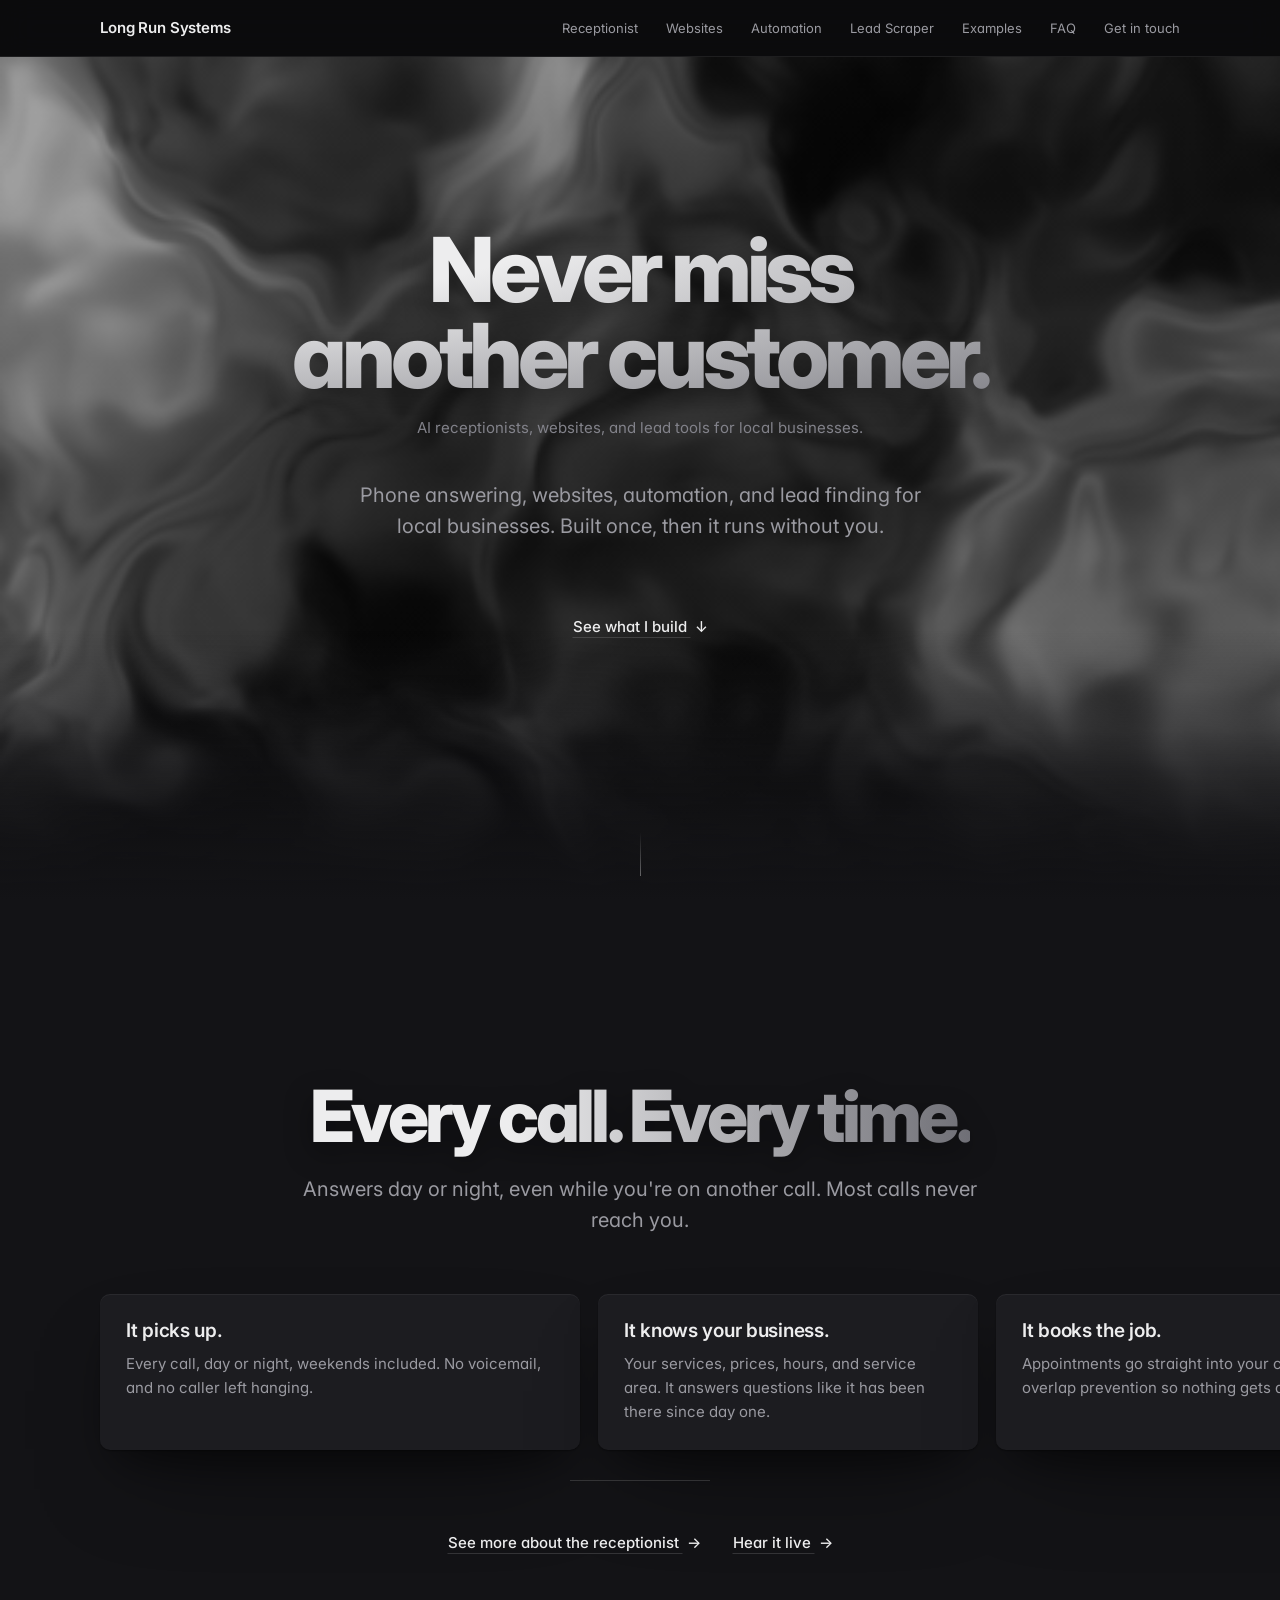
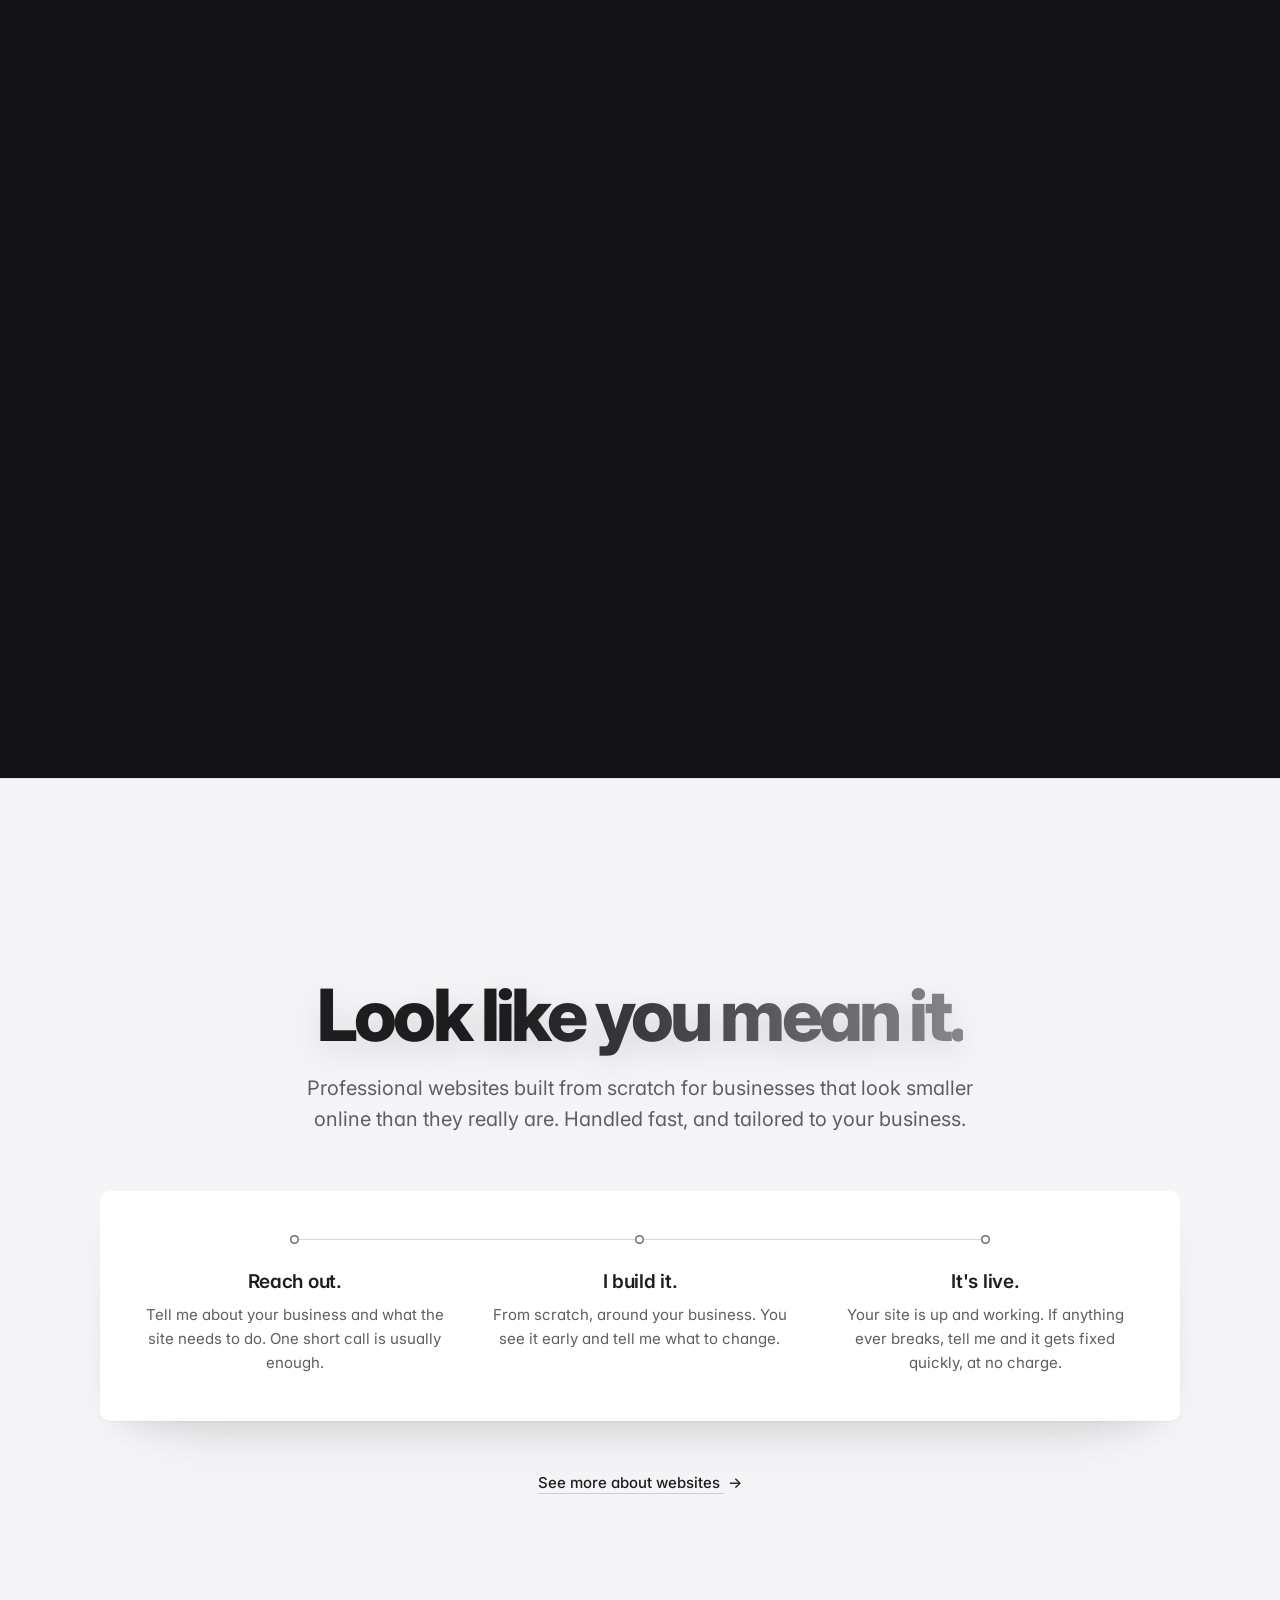
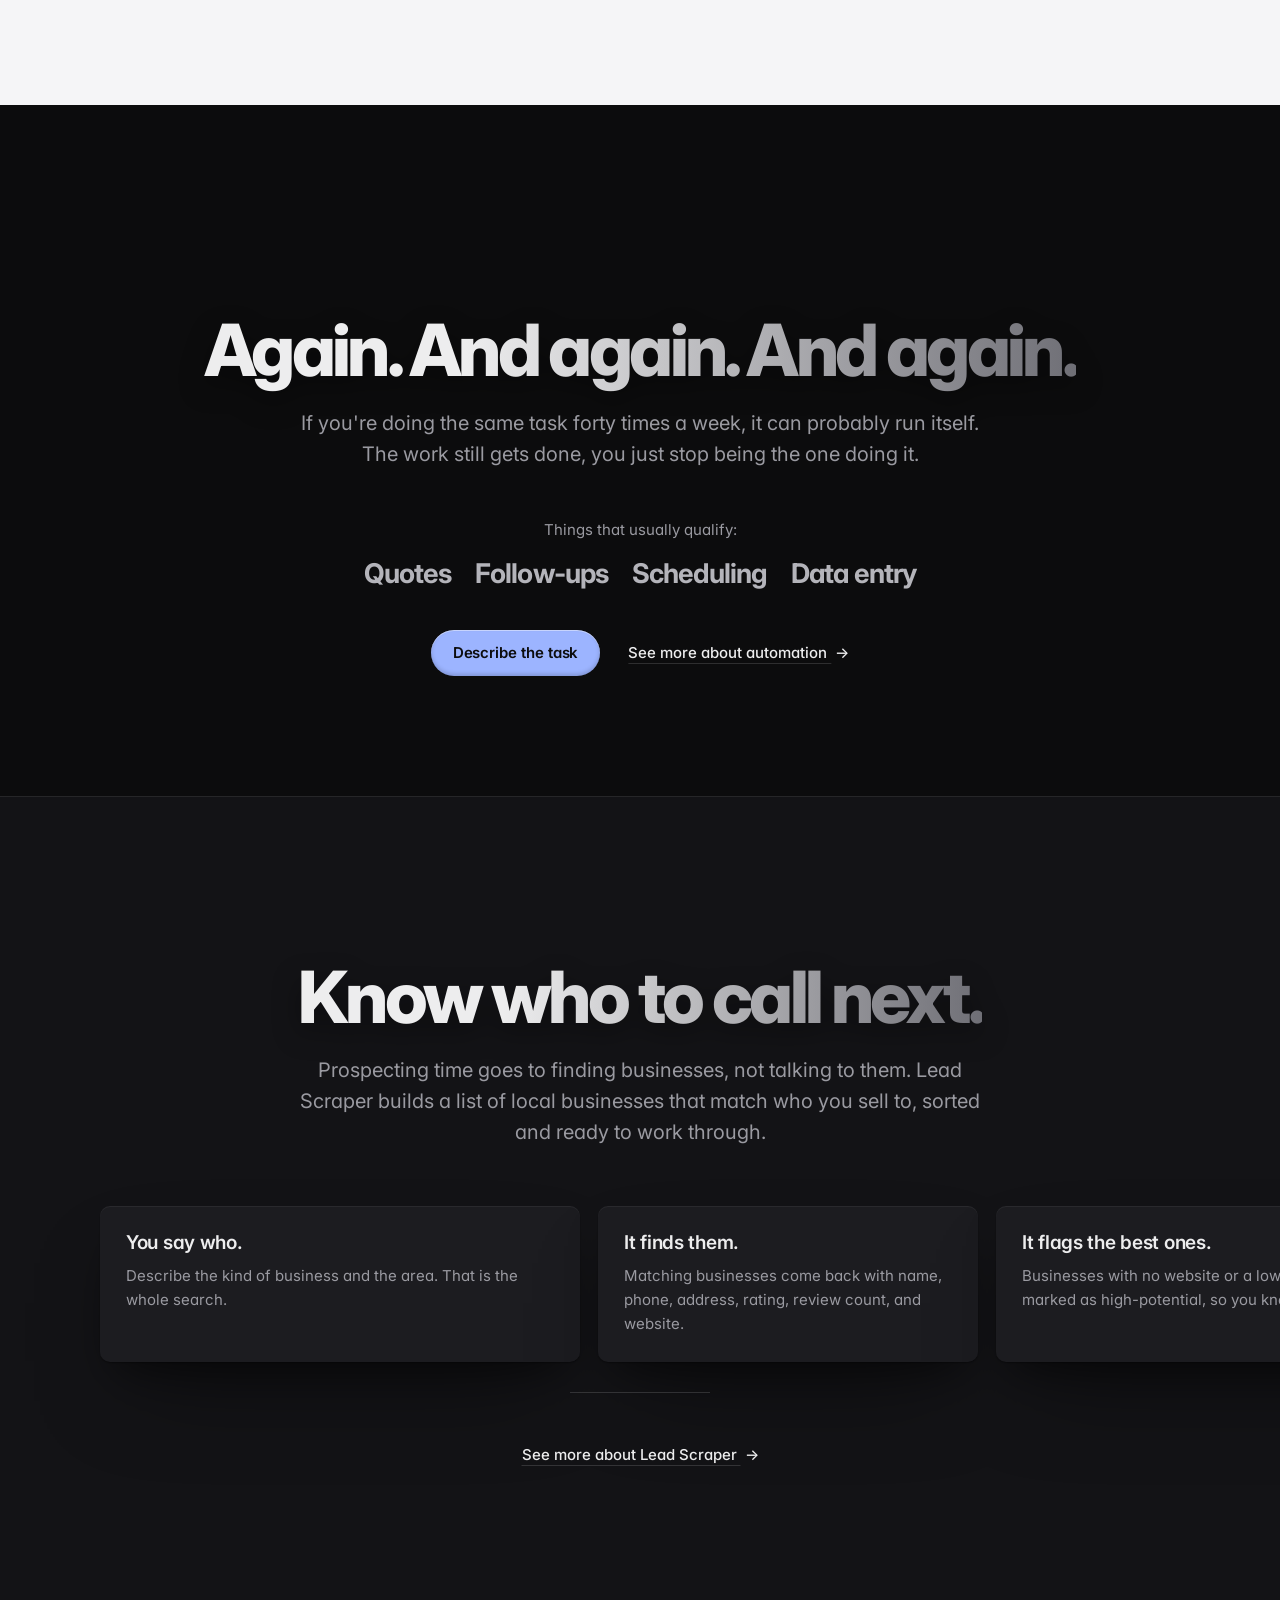
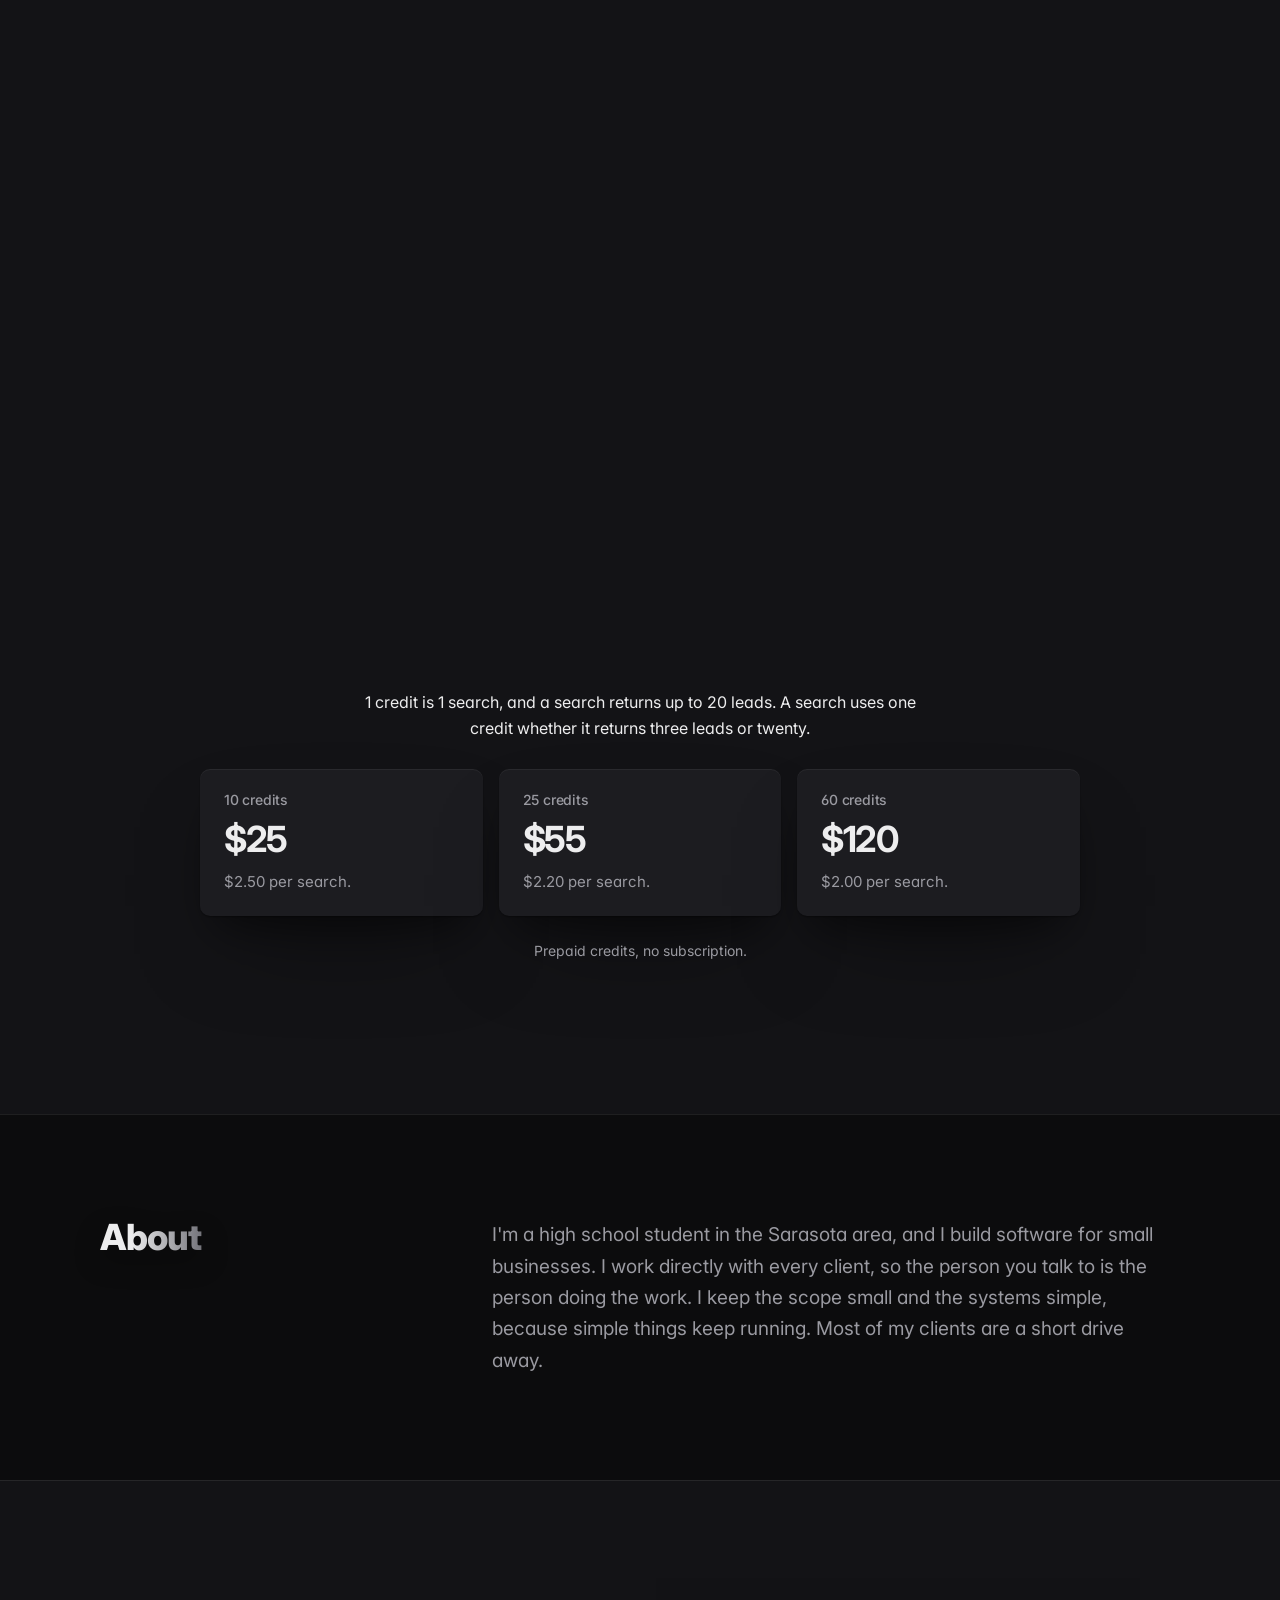
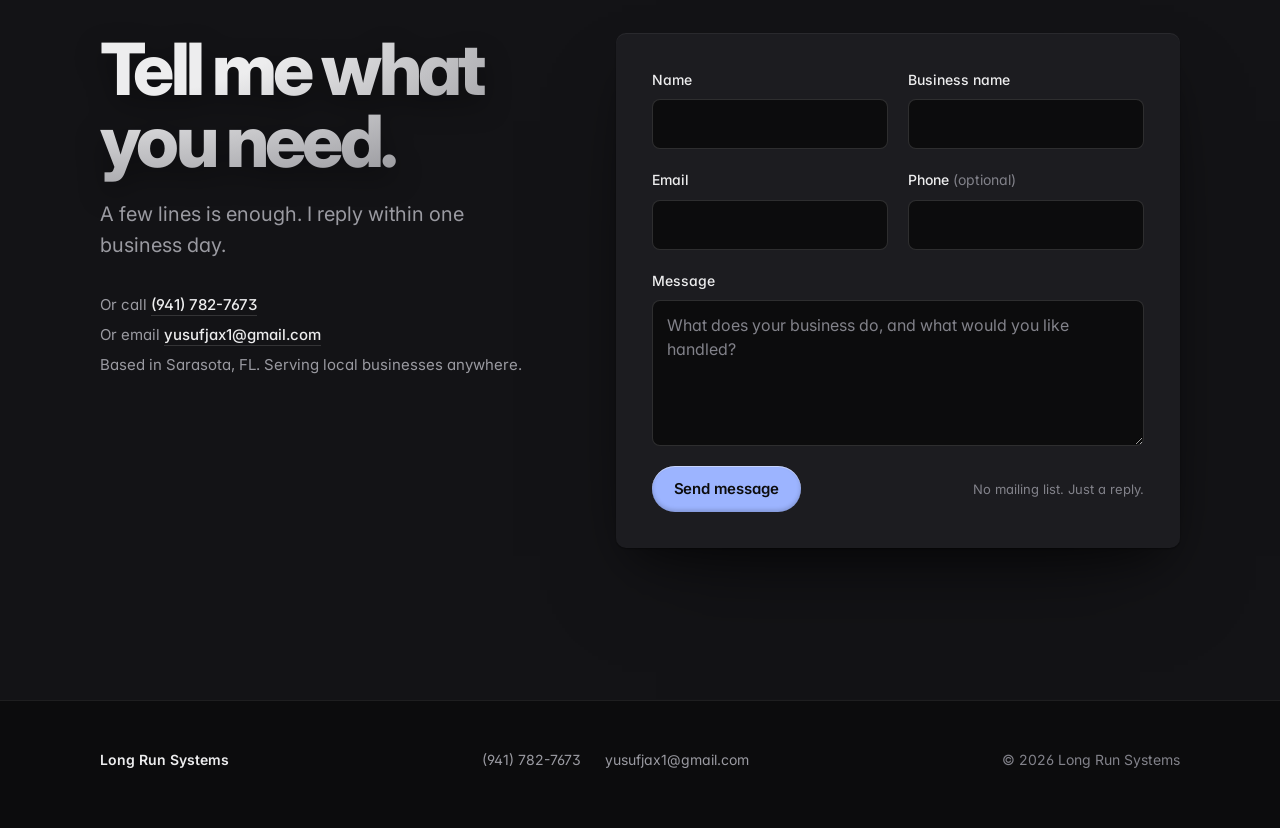
==== index.html @ 358999ea "SEO pass: home title, schema, sitemap, local-business descriptions - Restore original hero headlines" ====
<!doctype html>
<html lang="en">
<head>
<meta charset="utf-8">
<meta name="viewport" content="width=device-width, initial-scale=1, viewport-fit=cover">
<title>Long Run Systems | AI Receptionist, Websites &amp; Lead Gen</title>
<meta name="description" content="Phone answering, websites, automation, and lead finding for local businesses. Set up once, running from then on.">
<meta name="theme-color" content="#0c0c0d">
<link rel="canonical" href="https://longrunsystems.com/">
<link rel="icon" href="favicon.svg" type="image/svg+xml">
<meta property="og:type" content="website">
<meta property="og:site_name" content="Long Run Systems">
<meta property="og:locale" content="en_US">
<meta property="og:url" content="https://longrunsystems.com/">
<meta property="og:title" content="Long Run Systems | AI Receptionist, Websites &amp; Lead Gen">
<meta property="og:description" content="Phone answering, websites, automation, and lead finding for local businesses. Set up once, running from then on.">
<meta name="twitter:card" content="summary">
<meta name="twitter:title" content="Long Run Systems | AI Receptionist, Websites &amp; Lead Gen">
<meta name="twitter:description" content="Phone answering, websites, automation, and lead finding for local businesses. Set up once, running from then on.">
<script type="application/ld+json">
{
  "@context": "https://schema.org",
  "@graph": [
    {
      "@type": "WebSite",
      "@id": "https://longrunsystems.com/#website",
      "url": "https://longrunsystems.com/",
      "name": "Long Run Systems",
      "inLanguage": "en-US",
      "publisher": { "@id": "https://longrunsystems.com/#business" }
    },
    {
      "@type": ["ProfessionalService", "LocalBusiness"],
      "@id": "https://longrunsystems.com/#business",
      "name": "Long Run Systems",
      "url": "https://longrunsystems.com/",
      "telephone": "+1-941-782-7673",
      "address": {
        "@type": "PostalAddress",
        "addressLocality": "Sarasota",
        "addressRegion": "FL",
        "addressCountry": "US"
      },
      "areaServed": { "@type": "Country", "name": "United States" },
      "hasOfferCatalog": {
        "@type": "OfferCatalog",
        "name": "Services",
        "itemListElement": [
          { "@type": "Offer", "itemOffered": { "@type": "Service", "name": "AI Phone Receptionist", "url": "https://longrunsystems.com/receptionist/", "provider": { "@id": "https://longrunsystems.com/#business" } } },
          { "@type": "Offer", "itemOffered": { "@type": "Service", "name": "Custom Website Design", "url": "https://longrunsystems.com/websites/", "provider": { "@id": "https://longrunsystems.com/#business" } } },
          { "@type": "Offer", "itemOffered": { "@type": "Service", "name": "Business Automation", "url": "https://longrunsystems.com/automation/", "provider": { "@id": "https://longrunsystems.com/#business" } } }
        ]
      }
    },
    {
      "@type": "Product",
      "@id": "https://longrunsystems.com/lead-scraper/#product",
      "name": "Lead Scraper",
      "url": "https://longrunsystems.com/lead-scraper/",
      "description": "Finds local businesses that match who you want to reach, flags high-potential leads, and exports to CSV. Prepaid search credits, no subscription.",
      "brand": { "@type": "Brand", "name": "Long Run Systems" },
      "offers": [
        { "@type": "Offer", "name": "10 credits", "price": "25.00", "priceCurrency": "USD", "url": "https://longrunsystems.com/lead-scraper/", "seller": { "@id": "https://longrunsystems.com/#business" } },
        { "@type": "Offer", "name": "25 credits", "price": "55.00", "priceCurrency": "USD", "url": "https://longrunsystems.com/lead-scraper/", "seller": { "@id": "https://longrunsystems.com/#business" } },
        { "@type": "Offer", "name": "60 credits", "price": "120.00", "priceCurrency": "USD", "url": "https://longrunsystems.com/lead-scraper/", "seller": { "@id": "https://longrunsystems.com/#business" } }
      ]
    }
  ]
}
</script>
<script>
document.documentElement.classList.add("js");
// Scroll position: the browser no longer restores it on its own. A reload
// opens at the top (unless the URL has an anchor). A tab you return to that
// never reloaded (bfcache) is untouched and keeps its place.
if ("scrollRestoration" in history) history.scrollRestoration = "manual";
(function () {
  var nav = window.performance && performance.getEntriesByType ? performance.getEntriesByType("navigation")[0] : null;
  if (nav && nav.type === "reload" && !location.hash) window.scrollTo(0, 0);
})();
</script>
<link rel="preconnect" href="https://fonts.googleapis.com">
<link rel="preconnect" href="https://fonts.gstatic.com" crossorigin>
<link href="https://fonts.googleapis.com/css2?family=Inter:wght@400;500;600;700;800&display=swap" rel="stylesheet">
<link rel="stylesheet" href="styles.css">
</head>
<body>
<a class="skip-link" href="#main">Skip to content</a>

<header class="site-header">
  <div class="container">
    <a class="wordmark" href="./">Long Run Systems</a>
    <nav aria-label="Primary">
      <ul class="site-nav" role="list">
        <li class="nav-section"><a class="header-link" href="receptionist/">Receptionist</a></li>
        <li class="nav-section"><a class="header-link" href="websites/">Websites</a></li>
        <li class="nav-section"><a class="header-link" href="automation/">Automation</a></li>
        <li class="nav-section"><a class="header-link" href="lead-scraper/">Lead Scraper</a></li>
        <li class="nav-section"><a class="header-link" href="examples/">Examples</a></li>
        <li class="nav-section"><a class="header-link" href="faq/">FAQ</a></li>
        <li><a class="header-link" href="contact/">Get in touch</a></li>
      </ul>
    </nav>
  </div>
</header>

<main id="main">

  <!-- 1. HERO -->
  <section class="hero hero--home" aria-labelledby="hero-title">
    <div class="container center">
      <div class="reveal"><h1 id="hero-title">Never miss <span class="tone">another customer.</span></h1></div>
      <p class="hero-sub reveal">AI receptionists, websites, and lead tools for local businesses.</p>
      <p class="lede reveal">Phone answering, websites, automation, and lead finding for local businesses. Built once, then it runs without you.</p>
      <div class="actions reveal">
        <a class="quiet-link" href="#receptionist">See what I build <span class="arrow" aria-hidden="true">&darr;</span></a>
      </div>
    </div>
    <span class="scroll-cue" aria-hidden="true"></span>
  </section>

  <!-- 2. AI RECEPTIONIST -->
  <section class="section section--band hscroll" id="receptionist" data-hscroll aria-labelledby="receptionist-title">
    <div class="hscroll-pin">
    <div class="hscroll-sticky">
    <div class="container center">
      <div class="reveal"><h2 id="receptionist-title">Every call. <span class="tone">Every time.</span></h2></div>
      <p class="lede reveal">Answers day or night, even while you're on another call. Most calls never reach you.</p>

      <ul class="hscroll-track reveal" role="list" tabindex="0" aria-label="What the receptionist does">
        <li>
          <div class="box">
            <h3>It picks up.</h3>
            <p>Every call, day or night, weekends included. No voicemail, and no caller left hanging.</p>
          </div>
        </li>
        <li>
          <div class="box">
            <h3>It knows your business.</h3>
            <p>Your services, prices, hours, and service area. It answers questions like it has been there since day one.</p>
          </div>
        </li>
        <li>
          <div class="box">
            <h3>It books the job.</h3>
            <p>Appointments go straight into your calendar, with overlap prevention so nothing gets double booked.</p>
          </div>
        </li>
        <li>
          <div class="box">
            <h3>It follows up.</h3>
            <p>After every call it texts the caller a confirmation and updates your customer list. Details come by email.</p>
          </div>
        </li>
      </ul>
      <div class="hscroll-progress" aria-hidden="true"><span></span></div>

      <div class="meta-row reveal">
        <a class="more-link" href="receptionist/">See more about the receptionist <span class="arrow" aria-hidden="true">&rarr;</span></a>
        <a class="more-link" href="examples/">Hear it live <span class="arrow" aria-hidden="true">&rarr;</span></a>
      </div>
    </div>
    </div>
    </div>
  </section>

  <!-- 3. WEBSITES -->
  <section class="section section--light section--roomy" id="websites" aria-labelledby="websites-title">
    <div class="container center">
      <div class="reveal"><h2 id="websites-title">Look like <span class="tone">you mean it.</span></h2></div>
      <p class="lede reveal">Professional websites built from scratch for businesses that look smaller online than they really are. Handled fast, and tailored to your business.</p>

      <ol class="sequence reveal" role="list">
        <li class="sequence-step">
          <h3>Reach out.</h3>
          <p>Tell me about your business and what the site needs to do. One short call is usually enough.</p>
        </li>
        <li class="sequence-step">
          <h3>I build it.</h3>
          <p>From scratch, around your business. You see it early and tell me what to change.</p>
        </li>
        <li class="sequence-step">
          <h3>It's live.</h3>
          <p>Your site is up and working. If anything ever breaks, tell me and it gets fixed quickly, at no charge.</p>
        </li>
      </ol>

      <div class="meta-row reveal">
        <a class="more-link" href="websites/">See more about websites <span class="arrow" aria-hidden="true">&rarr;</span></a>
      </div>
    </div>
  </section>

  <!-- 4. CUSTOM AUTOMATION -->
  <section class="section section--lead-in" id="automation" aria-labelledby="automation-title">
    <div class="container center">
      <div class="reveal"><h2 id="automation-title">Again. <span class="tone">And again.</span> <span class="tone-2">And again.</span></h2></div>
      <p class="lede reveal">If you're doing the same task forty times a week, it can probably run itself. The work still gets done, you just stop being the one doing it.</p>

      <div class="qualify reveal">
        <p>Things that usually qualify:</p>
        <ul class="typelist" role="list">
          <li>Quotes</li>
          <li>Follow-ups</li>
          <li>Scheduling</li>
          <li>Data entry</li>
        </ul>
      </div>

      <div class="actions reveal">
        <a class="btn" href="#contact">Describe the task</a>
        <a class="more-link" href="automation/">See more about automation <span class="arrow" aria-hidden="true">&rarr;</span></a>
      </div>
    </div>
  </section>

  <!-- 5. LEAD SCRAPER -->
  <section class="section section--band hscroll" id="lead-scraper" data-hscroll aria-labelledby="lead-scraper-title">
    <div class="hscroll-pin">
    <div class="hscroll-sticky">
    <div class="container center">
      <div class="reveal"><h2 id="lead-scraper-title">Know who <span class="tone">to call next.</span></h2></div>
      <p class="lede reveal">Prospecting time goes to finding businesses, not talking to them. Lead Scraper builds a list of local businesses that match who you sell to, sorted and ready to work through.</p>

      <ul class="hscroll-track reveal" role="list" tabindex="0" aria-label="What Lead Scraper does">
        <li>
          <div class="box">
            <h3>You say who.</h3>
            <p>Describe the kind of business and the area. That is the whole search.</p>
          </div>
        </li>
        <li>
          <div class="box">
            <h3>It finds them.</h3>
            <p>Matching businesses come back with name, phone, address, rating, review count, and website.</p>
          </div>
        </li>
        <li>
          <div class="box">
            <h3>It flags the best ones.</h3>
            <p>Businesses with no website or a low review count are marked as high-potential, so you know where to start.</p>
          </div>
        </li>
        <li>
          <div class="box">
            <h3>You track every lead.</h3>
            <p>Mark where each lead stands, and export the list to CSV. Use the dashboard or message the Telegram bot.</p>
          </div>
        </li>
      </ul>
      <div class="hscroll-progress" aria-hidden="true"><span></span></div>

      <div class="meta-row reveal">
        <a class="more-link" href="lead-scraper/">See more about Lead Scraper <span class="arrow" aria-hidden="true">&rarr;</span></a>
      </div>
    </div>
    </div>
    </div>
    <div class="container center hscroll-after">
      <p class="credit-rule reveal">1 credit is 1 search, and a search returns up to 20 leads. A search uses one credit whether it returns three leads or twenty.</p>
      <!-- PLANS: credit packs. Bought up front, no subscription. -->
      <div class="plans plans--3 plans--compact">
        <div class="reveal"><div class="box">
          <h3 class="plan-name">10 credits</h3>
          <p class="plan-price">$25</p>
          <p class="plan-desc">$2.50 per search.</p>
        </div></div>
        <div class="reveal"><div class="box">
          <h3 class="plan-name">25 credits</h3>
          <p class="plan-price">$55</p>
          <p class="plan-desc">$2.20 per search.</p>
        </div></div>
        <div class="reveal"><div class="box">
          <h3 class="plan-name">60 credits</h3>
          <p class="plan-price">$120</p>
          <p class="plan-desc">$2.00 per search.</p>
        </div></div>
      </div>
      <p class="plans-note reveal">Prepaid credits, no subscription.</p>
    </div>
  </section>

  <!-- 6. ABOUT -->
  <section class="section section--snug" id="about" aria-labelledby="about-title">
    <div class="container about-grid">
      <div class="reveal"><h2 id="about-title">About</h2></div>
      <div class="about-text reveal">
        <p>I'm a high school student in the Sarasota area, and I build software for small businesses. I work directly with every client, so the person you talk to is the person doing the work. I keep the scope small and the systems simple, because simple things keep running. Most of my clients are a short drive away.</p>
      </div>
    </div>
  </section>

  <!-- 7. CONTACT -->
  <section class="section section--band" id="contact" aria-labelledby="contact-title">
    <div class="container contact-grid">
      <div>
        <div class="reveal"><h2 id="contact-title">Tell me <span class="tone">what you need.</span></h2></div>
        <p class="lede reveal">A few lines is enough. I reply within one business day.</p>
        <div class="contact-aside reveal">
          <p>Or call <a href="tel:+19417827673">(941) 782-7673</a></p>
          <p>Or email <a href="mailto:yusufjax1@gmail.com">yusufjax1@gmail.com</a></p>
          <p>Based in Sarasota, FL. Serving local businesses anywhere.</p>
        </div>
      </div>

      <!-- FORMSPREE: form endpoint. To use a different form, replace the ID at the end of the action URL. -->
      <form class="form reveal" action="https://formspree.io/f/meaelvea" method="POST">
        <!-- PAGE SOURCE: identifies which page this submission came from. Change the value on other pages. -->
        <input type="hidden" name="page_source" value="home">
        <input type="hidden" name="_subject" value="New inquiry from the home page">
        <!-- Spam trap: bots fill this in, people never see it. display:none keeps browser autofill
             away from it, which would otherwise get real submissions marked as spam. -->
        <div style="display: none" aria-hidden="true">
          <label for="hp-field">Leave this empty</label>
          <input id="hp-field" type="text" name="_gotcha" tabindex="-1" autocomplete="off">
        </div>

        <div class="field">
          <label for="name">Name</label>
          <input id="name" name="name" type="text" autocomplete="name" required>
        </div>
        <div class="field">
          <label for="business">Business name</label>
          <input id="business" name="business" type="text" autocomplete="organization" required>
        </div>
        <div class="field">
          <label for="email">Email</label>
          <input id="email" name="email" type="email" autocomplete="email" inputmode="email" required>
        </div>
        <div class="field">
          <label for="phone">Phone <span class="optional">(optional)</span></label>
          <input id="phone" name="phone" type="tel" autocomplete="tel" inputmode="tel">
        </div>
        <div class="field field--full">
          <label for="message">Message</label>
          <textarea id="message" name="message" rows="5" placeholder="What does your business do, and what would you like handled?" required></textarea>
        </div>
        <div class="form-footer field--full">
          <button class="btn" type="submit">Send message</button>
          <p class="form-note" id="form-status" role="status" aria-live="polite">No mailing list. Just a reply.</p>
        </div>
      </form>
    </div>
  </section>

</main>

<!-- 8. FOOTER -->
<footer class="site-footer">
  <div class="container footer-row">
    <p class="footer-name">Long Run Systems</p>
    <div class="footer-links">
      <a href="tel:+19417827673">(941) 782-7673</a>
      <a href="mailto:yusufjax1@gmail.com">yusufjax1@gmail.com</a>
    </div>
    <p class="copyright">&copy; <span id="year">2026</span> Long Run Systems</p>
  </div>
</footer>

<script src="script.js" defer></script>
</body>
</html>
---- styles.css ----
:root {
  --bg: #0c0c0d;
  --bg-raised: #131315;
  --bg-band: #131316;
  --surface: #18181b;
  --line: rgba(255, 255, 255, 0.08);
  --line-strong: rgba(255, 255, 255, 0.14);
  --text: #ededee;
  --text-muted: #9a9aa1;
  --text-faint: #82828a;
  --text-tone: #6f6f76;
  --media: #1a1a1d;
  --accent: #9cb4ff;
  --accent-hover: #b6c8ff;
  --accent-ink: #0c0c0d;
  /* Panels: depth from value steps, a faint lit top edge, and a large soft
     shadow. Page (--bg) < panel (--panel); inputs sit back at --bg. */
  --panel: #17171a;
  --panel-shadow:
    inset 0 1px 0 rgba(255, 255, 255, 0.06),
    0 1px 2px rgba(0, 0, 0, 0.4),
    0 22px 44px -18px rgba(0, 0, 0, 0.55),
    0 48px 96px -40px rgba(0, 0, 0, 0.5);
  --panel-shadow-lift:
    inset 0 1px 0 rgba(255, 255, 255, 0.07),
    0 2px 4px rgba(0, 0, 0, 0.4),
    0 30px 56px -18px rgba(0, 0, 0, 0.65),
    0 64px 112px -40px rgba(0, 0, 0, 0.55);
  /* Headlines sit on the page with the same soft depth as the panels */
  --headline-shadow: drop-shadow(0 10px 14px rgba(0, 0, 0, 0.38));
  --ok: #2fa36b;
  --radius: 10px;
  --header-h: 57px; /* sticky header: 56px bar + 1px border */
  --radius-sm: 8px;
  --max: 1120px;
  --gutter: 20px;
  --font: -apple-system, BlinkMacSystemFont, "SF Pro Display", "SF Pro Text", "Inter", system-ui, "Segoe UI", Roboto, "Helvetica Neue", Arial, sans-serif;
  --ease: cubic-bezier(0.2, 0.7, 0.2, 1);
  color-scheme: dark;
}

*, *::before, *::after { box-sizing: border-box; }

html {
  -webkit-text-size-adjust: 100%;
  text-size-adjust: 100%;
}

body {
  margin: 0;
  background: var(--bg);
  color: var(--text);
  font-family: var(--font);
  font-size: 1rem;
  line-height: 1.6;
  -webkit-font-smoothing: antialiased;
  -moz-osx-font-smoothing: grayscale;
  font-feature-settings: "cv11", "ss01";
}

img { max-width: 100%; display: block; }

a { color: inherit; text-decoration: none; transition: color 0.15s ease, text-decoration-color 0.15s ease; }

:focus { outline: none; }
[tabindex="-1"]:focus-visible { outline: none; }
:focus-visible {
  outline: 2px solid var(--accent);
  outline-offset: 3px;
  border-radius: 4px;
}

.skip-link {
  position: absolute;
  left: var(--gutter);
  top: -100px;
  padding: 10px 14px;
  background: var(--text);
  color: var(--bg);
  border-radius: var(--radius-sm);
  font-weight: 500;
  z-index: 10;
}
.skip-link:focus { top: 12px; color: var(--bg); }

.visually-hidden {
  position: absolute !important;
  width: 1px; height: 1px;
  padding: 0; margin: -1px;
  overflow: hidden;
  clip: rect(0, 0, 0, 0);
  white-space: nowrap;
  border: 0;
}

.container {
  width: 100%;
  max-width: var(--max);
  margin: 0 auto;
  padding: 0 var(--gutter);
  /* viewport-fit=cover: keep content clear of the notch in landscape */
  padding-left: max(var(--gutter), env(safe-area-inset-left, 0px));
  padding-right: max(var(--gutter), env(safe-area-inset-right, 0px));
}

/* ---------- Header ---------- */
.site-header {
  position: sticky;
  top: 0;
  z-index: 5;
  /* The background fills the top safe area too (padding, not margin) */
  padding-top: env(safe-area-inset-top, 0px);
  background: rgba(12, 12, 13, 0.78);
  -webkit-backdrop-filter: saturate(180%) blur(16px);
  backdrop-filter: saturate(180%) blur(16px);
  border-bottom: 1px solid var(--line);
}
html { scroll-padding-top: 72px; }
.site-header .container {
  display: flex;
  align-items: center;
  justify-content: space-between;
  height: 56px;
}
.site-nav {
  display: flex;
  align-items: center;
  gap: 28px;
  margin: 0;
  padding: 0;
  list-style: none;
}
.site-nav .nav-section { display: none; }

/* ---------- Mobile menu (built by script.js, phones only) ---------- */
.menu-toggle { display: none; }
@media (max-width: 879px) {
  .js .site-nav { display: none; }
  .js .menu-toggle { display: inline-flex; }
}
.menu-toggle {
  position: relative;
  align-items: center;
  justify-content: center;
  width: 44px;
  height: 44px;
  margin-right: -12px;
  padding: 0;
  border: 0;
  background: none;
  color: var(--text);
  cursor: pointer;
}
.menu-toggle .bar {
  position: absolute;
  left: 12px;
  width: 20px;
  height: 1.5px;
  border-radius: 1px;
  background: currentColor;
  transition: transform 0.35s cubic-bezier(0.65, 0, 0.35, 1), opacity 0.2s ease;
}
.menu-toggle .bar:nth-child(1) { transform: translateY(-6px); }
.menu-toggle .bar:nth-child(3) { transform: translateY(6px); }
.menu-toggle[aria-expanded="true"] .bar:nth-child(1) { transform: translateY(0) rotate(45deg); }
.menu-toggle[aria-expanded="true"] .bar:nth-child(2) { opacity: 0; transform: scaleX(0.2); }
.menu-toggle[aria-expanded="true"] .bar:nth-child(3) { transform: translateY(0) rotate(-45deg); }

.drawer,
.drawer-backdrop {
  position: fixed;
  top: calc(57px + env(safe-area-inset-top, 0px)); /* below the header, so the toggle stays in reach */
  bottom: 0;
}
.drawer {
  right: 0;
  z-index: 4;
  width: clamp(176px, 46vw, 220px);
  /* Runs to the bottom edge of the screen, so its own background sits behind
     the Safari toolbar if that expands; the links stay above the bar. */
  padding: 8px 16px calc(32px + env(safe-area-inset-bottom, 0px));
  overflow-y: auto;
  overscroll-behavior: contain;
  border-left: 1px solid var(--line);
  background: rgba(19, 19, 21, 0.6);
  -webkit-backdrop-filter: blur(20px) saturate(160%);
  backdrop-filter: blur(20px) saturate(160%);
  transform: translateX(100%);
  visibility: hidden;
  transition: transform 0.45s cubic-bezier(0.65, 0, 0.35, 1), visibility 0s linear 0.45s;
}
.drawer.is-open {
  transform: none;
  visibility: visible;
  transition: transform 0.45s cubic-bezier(0.65, 0, 0.35, 1), visibility 0s;
}
.drawer-backdrop {
  left: 0;
  right: 0;
  z-index: 3;
  background: rgba(0, 0, 0, 0.3);
  opacity: 0;
  visibility: hidden;
  transition: opacity 0.45s ease-in-out, visibility 0s linear 0.45s;
}
.drawer-backdrop.is-open {
  opacity: 1;
  visibility: visible;
  transition: opacity 0.45s ease-in-out, visibility 0s;
}
.drawer ul {
  margin: 0;
  padding: 0;
  list-style: none;
}
.drawer-link {
  display: block;
  padding: 13px 0;
  border-bottom: 1px solid var(--line);
  color: var(--text);
  font-size: 0.9375rem; /* same as the wordmark */
  font-weight: 600;
  letter-spacing: -0.01em;
}
.drawer-link:hover { color: var(--text); }
.drawer-link[aria-current="page"] { color: var(--accent); }
.drawer .btn {
  width: 100%;
  min-height: 42px;
  margin-top: 20px;
  padding: 0 12px;
  font-size: 0.875rem;
}
/* While the menu is open the page under it does not scroll, without touching
   overflow or position on <html> or <body>: iOS Safari treats either as a
   scroll reset and expands its toolbar. Touches on the backdrop, header and
   page are ignored for panning; the drawer contains its own scrolling. */
.menu-open .drawer-backdrop,
.menu-open .site-header,
.menu-open main,
.menu-open .site-footer { touch-action: none; }
@media (min-width: 880px) {
  .site-nav .nav-section { display: block; }
}
.wordmark {
  color: var(--text);
  font-weight: 600;
  font-size: 0.9375rem;
  letter-spacing: -0.01em;
}
.wordmark:hover { color: var(--text); }
.header-link {
  display: inline-flex;
  align-items: center;
  min-height: 44px;
  color: var(--text-muted);
  font-size: 0.8125rem;
}
.header-link:hover { color: var(--text); }
.header-link[aria-current="page"] { color: var(--text); }

/* Service pages: the page-level hero is a little shorter than the home hero */
.hero--page {
  padding: 40px 0 calc(48px + env(safe-area-inset-bottom, 0px));
}

.section-head { max-width: 40em; margin: 0 auto; }
.section-head h2 { font-size: clamp(2rem, 6vw, 3.5rem); }

/* Single price card (receptionist, automation) */
.price-card {
  max-width: 560px;
  margin: 56px auto 0;
  text-align: left;
}

/* Demo call-out on the receptionist page */
.demo-callout {
  display: inline-flex;
  flex-direction: column;
  align-items: center;
  gap: 6px;
  margin-top: 48px;
  padding: 24px 36px 26px;
  border-radius: var(--radius);
  background: var(--panel);
  box-shadow: var(--panel-shadow);
}
.demo-callout .example-tag { margin: 0; }

/* ---------- Type ---------- */
h1, h2, h3 {
  margin: 0;
  font-weight: 800;
  color: var(--text);
  text-wrap: balance;
}
h1 {
  font-size: clamp(3rem, 11vw, 7.25rem);
  line-height: 0.95;
  letter-spacing: -0.055em;
}
h2 {
  font-size: clamp(2.25rem, 7.5vw, 4.5rem);
  line-height: 1;
  letter-spacing: -0.05em;
}
h3 {
  font-size: 1.0625rem;
  line-height: 1.35;
  letter-spacing: -0.015em;
  font-weight: 600;
}
p { margin: 0; }

/* Two-tone fallback: before script.js runs, or without background-clip */
.tone { color: var(--text-tone); }
.tone-2 { color: color-mix(in srgb, var(--text-tone) 60%, var(--bg)); }

/* Soft drop shadow so headlines sit on the page like the panels. A filter
   (not text-shadow) so it also works on gradient-clipped text. */
h1, h2 { filter: var(--headline-shadow); }

/* Headline gradient, bright to muted, across the whole headline.
   script.js adds .grad, then .grad--multi when it wraps to 2+ lines:
   one line runs left to right, several lines fall off from the top left.
   Without background-clip support the solid color and .tone spans remain. */
.grad { width: fit-content; max-width: 100%; }
/* background-clip: text only paints inside the heading's box, and glyphs
   overhang it: descenders and tall caps past the tight line-height, the last
   letter past the right edge (negative letter-spacing). Padding widens the
   paint area; equal negative margins keep the layout exactly where it was
   (centred headings keep their auto side margins). script.js measures the
   line count without this padding. */
.grad {
  padding-top: 0.14em;
  padding-bottom: 0.26em;
  margin-top: -0.14em;
  margin-bottom: -0.26em;
}
/* Left-aligned headings also get room for the last letter's right overhang
   (the width cap grows by the same amount, so nothing re-wraps). Centred
   headings keep their auto side margins and need none. */
.about-grid .grad,
.faq-grid .grad,
.contact-grid .grad {
  max-width: calc(100% + 0.1em);
  padding-right: 0.1em;
  margin-right: -0.1em;
}
@supports ((-webkit-background-clip: text) or (background-clip: text)) {
  .grad {
    background-image: linear-gradient(to right, var(--text) 0%, var(--text) 30%, var(--text-tone) 100%);
    -webkit-background-clip: text;
    background-clip: text;
    -webkit-text-fill-color: transparent;
    color: transparent;
  }
  .grad.grad--multi {
    background-image: radial-gradient(farthest-corner at 0% 0%, var(--text) 30%, var(--text-tone) 100%);
  }
  .grad .tone,
  .grad .tone-2 { color: transparent; -webkit-text-fill-color: transparent; }
}

.eyebrow {
  display: block;
  margin-bottom: 20px;
  color: var(--text-faint);
  font-size: 0.8125rem;
  font-weight: 500;
  letter-spacing: 0.02em;
  font-variant-numeric: tabular-nums;
}

.lede {
  margin-top: 22px;
  max-width: 34em;
  color: var(--text-muted);
  font-size: clamp(1.0625rem, 2.4vw, 1.25rem);
  line-height: 1.55;
  font-weight: 400;
  text-wrap: pretty;
}

/* ---------- Buttons and links ---------- */
.actions {
  display: flex;
  flex-wrap: wrap;
  align-items: center;
  gap: 14px 28px;
  margin-top: 40px;
}
.btn {
  display: inline-flex;
  align-items: center;
  justify-content: center;
  min-height: 46px;
  padding: 0 22px;
  border: 0;
  border-radius: 999px;
  background: var(--accent);
  color: var(--accent-ink);
  font: inherit;
  font-size: 0.9375rem;
  font-weight: 600;
  letter-spacing: -0.005em;
  box-shadow:
    inset 0 1px 0 rgba(255, 255, 255, 0.45),
    inset 0 -2px 4px rgba(0, 0, 0, 0.18);
  cursor: pointer;
  transition: background-color 0.15s ease, transform 0.15s ease;
}
.btn:hover { background: var(--accent-hover); color: var(--accent-ink); }
.btn:active { transform: translateY(1px); }

/* The one quiet style: off-white text, a faint underline that firms up on
   hover, and an arrow that nudges. Used for every non-button link. */
.quiet-link,
.more-link,
.example-link,
.contact-aside a {
  color: var(--text);
  font-weight: 500;
  text-decoration: underline;
  text-decoration-thickness: 1px;
  text-decoration-color: var(--line-strong);
  text-underline-offset: 5px;
}
/* Inline-block (not flex) so one underline runs under the label and the
   arrow; vertical padding keeps a 44px tap target. */
.quiet-link,
.more-link,
.example-link {
  display: inline-block;
  padding: 11px 0;
  font-size: 0.9375rem;
  line-height: 22px;
}
.quiet-link .arrow,
.more-link .arrow,
.example-link .arrow { margin-left: 4px; }
.quiet-link:hover,
.more-link:hover,
.example-link:hover,
.contact-aside a:hover { color: var(--text); text-decoration-color: currentColor; }
.arrow {
  display: inline-block;
  transition: transform 0.2s var(--ease);
}
.more-link:hover .arrow,
.quiet-link:hover .arrow { transform: translateX(3px); }
.example-link:hover .arrow { transform: translate(2px, -2px); }

/* ---------- Sections ---------- */
.center { text-align: center; }
.center .lede { margin-left: auto; margin-right: auto; }
.center h1, .center h2 { margin-left: auto; margin-right: auto; }
.center .actions,
.center .meta-row,
.center .typelist { justify-content: center; }

/* Light band: same components, inverted tokens */
.section--light {
  --bg: #f5f5f7;
  --bg-raised: #ffffff;
  --surface: #ffffff;
  --media: #e8e8ed;
  --line: rgba(0, 0, 0, 0.08);
  --line-strong: rgba(0, 0, 0, 0.16);
  --text: #1d1d1f;
  --text-muted: #5e5e63;
  --text-faint: #6e6e73;
  --text-tone: #86868b;
  --accent: #2f55d4;
  --accent-hover: #1f3fae;
  --accent-ink: #ffffff;
  --panel: #ffffff;
  --panel-shadow:
    0 1px 2px rgba(0, 0, 0, 0.05),
    0 18px 40px -20px rgba(0, 0, 0, 0.14),
    0 40px 80px -48px rgba(0, 0, 0, 0.12);
  --panel-shadow-lift:
    0 2px 4px rgba(0, 0, 0, 0.06),
    0 26px 48px -20px rgba(0, 0, 0, 0.18),
    0 56px 96px -48px rgba(0, 0, 0, 0.16);
  --headline-shadow: drop-shadow(0 10px 16px rgba(0, 0, 0, 0.12));
  background: var(--bg);
  color: var(--text);
  border-top-color: transparent;
  color-scheme: light;
}
.section--light + .section { border-top-color: transparent; }
/* Every hero, together with the sticky header above it, fills exactly one
   screen, so the next section starts at the bottom edge and none of it shows
   before scrolling. Sized with svh only: the height of the screen with the
   mobile toolbars showing, a fixed number that does not change as they
   collapse or depending on their state at load, so the hero is the same on
   every visit. dvh, then vh, are fallbacks for browsers without svh. Nothing
   in script.js sets the hero height. min-height, not height, so content can
   never be clipped on a very short screen. Safe-area insets are zero unless
   the page runs edge to edge, and are covered either way. */
.hero {
  position: relative;
  display: flex;
  flex-direction: column;
  justify-content: center;
  min-height: calc(100vh - var(--header-h) - env(safe-area-inset-top, 0px));
  min-height: calc(100dvh - var(--header-h) - env(safe-area-inset-top, 0px));
  min-height: calc(100svh - var(--header-h) - env(safe-area-inset-top, 0px));
  padding: 32px 0 calc(32px + env(safe-area-inset-bottom, 0px));
}
.hero h1 { max-width: 11em; }
/* One plain sentence under the hero headline: small, normal weight */
.hero-sub {
  margin-top: 18px;
  color: var(--text-faint);
  font-size: 0.9375rem;
  font-weight: 400;
  line-height: 1.5;
}

/* ---------- Home hero: spacious, monochrome, high contrast ----------
   Close to full viewport height (never taller than it), headline set a little
   above optical center by giving the bottom more padding than the top. The
   background is CSS only: one faint white light from the upper left and a
   hairline grid that shows only toward the edges. Both fade into the next
   section, so there is no hard edge. */
.hero--home {
  position: relative;
  isolation: isolate;
  display: flex;
  flex-direction: column;
  justify-content: center;
  padding: clamp(56px, 9vh, 120px) 0 calc(clamp(96px, 18vh, 220px) + env(safe-area-inset-bottom, 0px));
  overflow: hidden;
}
.hero--home::before,
.hero--home::after {
  content: "";
  position: absolute;
  inset: 0;
  z-index: -1;
  pointer-events: none;
}
/* Lit, not glowing: a single low-opacity white falloff from one side */
.hero--home::before {
  background: radial-gradient(ellipse 70% 80% at 12% -10%, rgba(255, 255, 255, 0.075), rgba(255, 255, 255, 0) 70%);
}
/* Fade into the section below (it starts on the band color) */
.hero--home::after {
  top: auto;
  height: 32%;
  background: linear-gradient(to bottom, rgba(19, 19, 22, 0), var(--bg-band));
}
.hero + .section { border-top-color: transparent; }
.hero--home h1 {
  max-width: 10.5em;
  font-size: clamp(2.75rem, 7vw, 6rem);
  line-height: 0.96;
  letter-spacing: -0.055em;
}
.hero--home .lede {
  max-width: 36rem;
  margin-top: clamp(32px, 4.5vh, 48px);
}
.hero--home .actions { margin-top: clamp(48px, 7vh, 80px); }
/* Entrance is a short fade only, no movement */
.scroll-cue {
  position: absolute;
  left: 50%;
  bottom: calc(24px + env(safe-area-inset-bottom, 0px));
  width: 1px;
  height: 44px;
  background: linear-gradient(to bottom, rgba(255, 255, 255, 0), rgba(255, 255, 255, 0.35));
}
/* Short screens (a phone in landscape): smaller headline and tighter spacing,
   so the hero content fits one screen instead of spilling past it. */
@media (max-height: 600px) {
  .hero { padding: 20px 0 calc(24px + env(safe-area-inset-bottom, 0px)); }
  .hero--home { padding: 20px 0 calc(64px + env(safe-area-inset-bottom, 0px)); }
  .hero h1,
  .hero--home h1 { font-size: clamp(2rem, 9vh, 3.25rem); }
  .hero-sub { margin-top: 8px; font-size: 0.875rem; }
  .hero .lede,
  .hero--home .lede { margin-top: 12px; font-size: 1rem; }
  .hero .actions,
  .hero--home .actions { margin-top: 20px; }
  .hero .demo-callout { margin-top: 20px; padding: 14px 24px 16px; }
  .scroll-cue { height: 28px; bottom: calc(12px + env(safe-area-inset-bottom, 0px)); }
}
@media (max-height: 420px) {
  .hero { padding: 14px 0 calc(16px + env(safe-area-inset-bottom, 0px)); }
  .hero .actions,
  .hero--home .actions { margin-top: 16px; }
  .hero .demo-callout { margin-top: 14px; padding: 10px 20px 12px; }
}
/* Hairline grid on wider screens only; masked so it fades out well before
   the headline and toward the bottom edge. */
@media (min-width: 760px) {
  .hero--home .container::before {
    content: "";
    position: absolute;
    inset: 0;
    z-index: -1;
    pointer-events: none;
    background-image:
      linear-gradient(to right, rgba(255, 255, 255, 0.045) 1px, transparent 1px),
      linear-gradient(to bottom, rgba(255, 255, 255, 0.045) 1px, transparent 1px);
    background-size: 72px 72px;
    background-position: center top;
    -webkit-mask-image: radial-gradient(ellipse 75% 70% at 50% 42%, transparent 45%, #000 100%), linear-gradient(to bottom, #000 55%, transparent 90%);
    -webkit-mask-composite: source-in;
    mask-image: radial-gradient(ellipse 75% 70% at 50% 42%, transparent 45%, #000 100%), linear-gradient(to bottom, #000 55%, transparent 90%);
    mask-composite: intersect;
  }
}

.section {
  padding: clamp(88px, 13vw, 152px) 0;
  border-top: 1px solid var(--line);
}
.section--band {
  --bg-raised: #19191c;
  --surface: #1e1e21;
  --panel: #1c1c20;
  background: var(--bg-band);
}
/* Spacing varies on purpose so the page doesn't move in one even beat */
.section--snug { padding: clamp(64px, 9vw, 104px) 0; }
.section--roomy { padding: clamp(104px, 16vw, 200px) 0; }
.section--lead-in { padding: clamp(120px, 17vw, 208px) 0 clamp(80px, 11vw, 120px); }

.meta-row {
  display: flex;
  flex-wrap: wrap;
  align-items: center;
  gap: 8px 32px;
  margin-top: 40px;
}
.price {
  color: var(--text);
  font-size: 0.9375rem;
  font-weight: 500;
}
.price span { color: var(--text-muted); font-weight: 400; }

/* ---------- Panels ---------- */
.boxes {
  display: grid;
  grid-template-columns: 1fr;
  gap: 18px;
  margin: 56px 0 0;
  padding: 0;
  list-style: none;
  text-align: left;
}
.box {
  display: flex;
  flex-direction: column;
  height: 100%;
  padding: 24px 26px 26px;
  border-radius: var(--radius);
  background: var(--panel);
  box-shadow: var(--panel-shadow);
  transition: transform 0.25s var(--ease), box-shadow 0.25s var(--ease);
}
/* Lift on hover: 4px, well inside the 18px gaps, so a panel never touches
   its neighbor. Touch screens get it only while pressed. */
@media (hover: hover) and (pointer: fine) {
  .box:hover { transform: translateY(-4px); box-shadow: var(--panel-shadow-lift); }
}
.box.is-pressed { transform: translateY(-4px); box-shadow: var(--panel-shadow-lift); }
.box h3 { font-size: 1.1875rem; }
.box p {
  margin-top: 8px;
  color: var(--text-muted);
  font-size: 0.9375rem;
  line-height: 1.6;
}

/* Groups vary panel sizes by count on a clean, aligned grid (no offsets;
   only Examples is deliberately uneven). Three: a wider lead panel. Four:
   two wide, two narrow. Six: wide and narrow panels alternating by row. */
@media (min-width: 680px) {
  .boxes { grid-template-columns: repeat(2, 1fr); }
  .boxes--n3 > li:first-child,
  .boxes--n4 > li:first-child,
  .boxes--n4 > li:last-child,
  .boxes--n6 > li:first-child,
  .boxes--n6 > li:nth-child(4) { grid-column: 1 / -1; }
}
@media (min-width: 960px) {
  .boxes--n3 { grid-template-columns: 1.45fr 1fr 1fr; }
  .boxes--n3 > li:first-child { grid-column: auto; }
  .boxes--n4,
  .boxes--n6 { grid-template-columns: repeat(3, 1fr); }
  .boxes--n4 > li:first-child,
  .boxes--n4 > li:last-child,
  .boxes--n6 > li:first-child,
  .boxes--n6 > li:nth-child(4),
  .boxes--n6 > li:nth-child(5) { grid-column: span 2; }
}
.boxes--pair {
  max-width: 940px;
  margin-left: auto;
  margin-right: auto;
}
@media (min-width: 680px) {
  .boxes--pair { grid-template-columns: 1.4fr 1fr; align-items: start; }
  .boxes--pair > li:nth-child(2) { margin-top: 36px; }
}

/* ---------- Sequence: three moments on one wide panel ----------
   Each dot sits over its own column (centered on desktop, on a rail at the
   left on phones). The line is drawn per step, from that step's dot center to
   the next one's, so it starts and ends exactly on the first and last dots. */
.sequence {
  position: relative;
  display: grid;
  gap: 30px;
  margin: 56px 0 0;
  padding: 32px 26px 34px 56px;
  list-style: none;
  text-align: left;
  border-radius: var(--radius);
  background: var(--panel);
  box-shadow: var(--panel-shadow);
}
.sequence-step { position: relative; }
.sequence-step::before {
  content: "";
  position: absolute;
  z-index: 1;
  left: -30px;
  top: 6px;
  width: 9px;
  height: 9px;
  border-radius: 50%;
  background: var(--panel);
  box-shadow: inset 0 0 0 1.5px var(--text-faint);
}
.sequence-step:not(:last-of-type)::after {
  content: "";
  position: absolute;
  left: -26px;
  top: 10px;
  width: 1px;
  height: calc(100% + 30px); /* to the next dot's center, across the gap */
  background: var(--line-strong);
}
.sequence-step h3 { font-size: 1.1875rem; }
.sequence-step p {
  max-width: 24em;
  margin-top: 8px;
  color: var(--text-muted);
  font-size: 0.9375rem;
  line-height: 1.6;
}
@media (min-width: 760px) {
  .sequence {
    grid-template-columns: repeat(3, 1fr);
    gap: 44px;
    padding: 44px 44px 46px;
  }
  .sequence-step {
    padding-top: 34px;
    text-align: center;
  }
  .sequence-step p { margin-left: auto; margin-right: auto; }
  .sequence-step::before { left: calc(50% - 4.5px); top: 0; }
  .sequence-step:not(:last-of-type)::after {
    left: 50%;
    top: 4px;
    width: calc(100% + 44px);
    height: 1px;
  }
}

/* Process animation (overlay spans added by script.js, pure CSS keyframes).
   The accent line draws from dot to dot, each dot fills as the line reaches
   it, the last settles into a green check, then everything fades and the
   cycle restarts. Only transform and opacity animate. Paused until the
   sequence is on screen (.is-running). */
.seq-fill,
.seq-progress {
  position: absolute;
  pointer-events: none;
  animation-duration: 10s;
  animation-timing-function: cubic-bezier(0.45, 0, 0.25, 1);
  animation-iteration-count: infinite;
  animation-fill-mode: both;
  animation-play-state: paused;
}
.sequence.is-running .seq-fill,
.sequence.is-running .seq-progress { animation-play-state: running; }
.seq-progress {
  z-index: 0;
  left: -26px;
  top: 10px;
  width: 1px;
  height: calc(100% + 30px);
  background: var(--accent);
  transform-origin: center top;
}
.seq-fill {
  z-index: 2;
  left: -30px;
  top: 6px;
  width: 9px;
  height: 9px;
  border-radius: 50%;
  background: var(--accent);
}
.sequence-step:last-of-type .seq-fill {
  left: -34px;
  top: 2px;
  width: 17px;
  height: 17px;
  background: var(--ok);
}
.sequence-step:last-of-type .seq-fill::after {
  content: "";
  position: absolute;
  left: 6.5px;
  top: 3.5px;
  width: 4px;
  height: 8px;
  border: solid #ffffff;
  border-width: 0 2px 2px 0;
  transform: rotate(45deg);
}
@media (min-width: 760px) {
  .seq-progress {
    left: 50%;
    top: 4px;
    width: calc(100% + 44px);
    height: 1px;
    transform-origin: left center;
  }
  .seq-fill { left: calc(50% - 4.5px); top: 0; }
  .sequence-step:last-of-type .seq-fill { left: calc(50% - 8.5px); top: -4px; }
}
.sequence-step:nth-of-type(1) .seq-fill { animation-name: seq-dot-1; }
.sequence-step:nth-of-type(2) .seq-fill { animation-name: seq-dot-2; }
.sequence-step:nth-of-type(3) .seq-fill { animation-name: seq-dot-3; }
.sequence-step:nth-of-type(1) .seq-progress { animation-name: seq-line-1-y; }
.sequence-step:nth-of-type(2) .seq-progress { animation-name: seq-line-2-y; }
@media (min-width: 760px) {
  .sequence-step:nth-of-type(1) .seq-progress { animation-name: seq-line-1-x; }
  .sequence-step:nth-of-type(2) .seq-progress { animation-name: seq-line-2-x; }
}
@keyframes seq-dot-1 {
  0% { opacity: 0; transform: scale(0.4); }
  7%, 84% { opacity: 1; transform: scale(1); }
  94%, 100% { opacity: 0; transform: scale(1); }
}
@keyframes seq-dot-2 {
  0%, 30% { opacity: 0; transform: scale(0.4); }
  37%, 84% { opacity: 1; transform: scale(1); }
  94%, 100% { opacity: 0; transform: scale(1); }
}
@keyframes seq-dot-3 {
  0%, 60% { opacity: 0; transform: scale(0.6); }
  68%, 84% { opacity: 1; transform: scale(1); }
  94%, 100% { opacity: 0; transform: scale(1); }
}
@keyframes seq-line-1-x {
  0%, 7% { opacity: 1; transform: scaleX(0); }
  30%, 84% { opacity: 1; transform: scaleX(1); }
  94%, 100% { opacity: 0; transform: scaleX(1); }
}
@keyframes seq-line-2-x {
  0%, 37% { opacity: 1; transform: scaleX(0); }
  60%, 84% { opacity: 1; transform: scaleX(1); }
  94%, 100% { opacity: 0; transform: scaleX(1); }
}
@keyframes seq-line-1-y {
  0%, 7% { opacity: 1; transform: scaleY(0); }
  30%, 84% { opacity: 1; transform: scaleY(1); }
  94%, 100% { opacity: 0; transform: scaleY(1); }
}
@keyframes seq-line-2-y {
  0%, 37% { opacity: 1; transform: scaleY(0); }
  60%, 84% { opacity: 1; transform: scaleY(1); }
  94%, 100% { opacity: 0; transform: scaleY(1); }
}
/* Reduced motion: the completed state, still, with the last dot a green check */
@media (prefers-reduced-motion: reduce) {
  /* !important: must beat the per-step animation-name rules above, or the
     global 0.01ms duration below would loop them at full speed */
  .seq-fill,
  .seq-progress { animation: none !important; opacity: 1; transform: none; }
}

/* ---------- Horizontal panel tracks (home: receptionist, Lead Scraper) ----------
   Default: a native swipe carousel with scroll-snap (phones, touch, no JS).
   .is-pinned, set by script.js on wide screens with a mouse: the section pins
   while vertical scroll moves the track sideways, then lets go.
   Reduced motion: a plain grid, no pinning and no transform. */
.hscroll-track {
  display: flex;
  align-items: stretch;
  gap: 18px;
  margin: 48px calc(-1 * var(--gutter)) 0;
  padding: 10px var(--gutter) 44px;
  overflow-x: auto;
  overscroll-behavior-x: contain;
  scroll-snap-type: x mandatory;
  scroll-padding-inline: var(--gutter);
  scrollbar-width: none;
  list-style: none;
  text-align: left;
}
.hscroll-track::-webkit-scrollbar { display: none; }
.hscroll-track > li {
  flex: 0 0 min(82%, 380px);
  scroll-snap-align: start;
}
.hscroll-track > li:nth-child(even) { flex-basis: min(72%, 320px); }
.hscroll-progress {
  position: relative;
  max-width: 140px;
  height: 1px;
  margin: -14px auto 0;
  overflow: hidden;
  background: var(--line-strong);
}
.hscroll-progress span {
  position: absolute;
  inset: 0;
  background: var(--text-muted);
  transform: scaleX(var(--p, 0));
  transform-origin: left center;
}
.hscroll.is-pinned { padding: 0; }
.hscroll.is-pinned .hscroll-after { padding-bottom: clamp(88px, 13vw, 152px); }
.hscroll-after { padding-top: 16px; }
.hscroll.is-pinned .hscroll-sticky {
  position: sticky;
  top: 57px; /* header height */
  display: flex;
  flex-direction: column;
  justify-content: center;
  height: calc(100vh - 57px);
  overflow: hidden;
}
.hscroll.is-pinned .hscroll-track {
  margin-left: 0;
  margin-right: 0;
  padding-left: 0;
  padding-right: 0;
  overflow: visible;
  scroll-snap-type: none;
  /* "translate", not "transform", so the scroll-reveal transform never overrides it */
  translate: calc(var(--x, 0) * -1px) 0;
  will-change: translate;
}
.hscroll.is-pinned .hscroll-track > li { flex: 0 0 auto; width: 480px; }
.hscroll.is-pinned .hscroll-track > li:nth-child(2) { width: 380px; }
.hscroll.is-pinned .hscroll-track > li:nth-child(3) { width: 440px; }
.hscroll.is-pinned .hscroll-track > li:nth-child(4) { width: 360px; }
@media (prefers-reduced-motion: reduce) {
  .hscroll-track {
    display: grid;
    grid-template-columns: 1fr;
    margin-left: 0;
    margin-right: 0;
    padding-left: 0;
    padding-right: 0;
    overflow: visible;
    scroll-snap-type: none;
  }
  .hscroll-progress { display: none; }
}
@media (prefers-reduced-motion: reduce) and (min-width: 680px) {
  .hscroll-track { grid-template-columns: repeat(2, 1fr); }
}

/* Plans */
.plans {
  display: grid;
  grid-template-columns: 1fr;
  gap: 16px;
  max-width: 880px;
  margin: 48px auto 0;
  text-align: left;
}
@media (min-width: 680px) {
  .plans { grid-template-columns: repeat(2, 1fr); }
}
.plans--3 { max-width: none; }
@media (min-width: 960px) {
  .plans--3 { grid-template-columns: repeat(3, 1fr); }
}
.plans--compact { max-width: 880px; margin-top: 28px; }
.plans--compact .box { padding: 22px 24px; }
.credit-rule {
  max-width: 36em;
  margin: 0 auto;
  color: var(--text);
  font-size: 1rem;
  line-height: 1.6;
}
.section-head + .credit-rule { margin-top: 28px; }
.plans-note {
  max-width: 34em;
  margin: 24px auto 0;
  color: var(--text-muted);
  font-size: 0.875rem;
}
.box .plan-name {
  color: var(--text-muted);
  font-size: 0.875rem;
  font-weight: 500;
}
.box .plan-price {
  overflow-wrap: anywhere; /* long placeholder text wraps instead of overflowing */
  margin-top: 10px;
  color: var(--text);
  font-size: 2.25rem;
  font-weight: 700;
  letter-spacing: -0.04em;
  line-height: 1.1;
}
.plan-price span {
  color: var(--text-muted);
  font-size: 1rem;
  font-weight: 400;
  letter-spacing: 0;
}
.box .plan-desc { margin-top: 10px; }
.box .plan-price--text { font-size: 1.5rem; letter-spacing: -0.025em; }
.plan-list {
  display: grid;
  gap: 10px;
  margin: 24px 0 0;
  padding: 20px 0 0;
  border-top: 1px solid var(--line);
  list-style: none;
  color: var(--text);
  font-size: 0.9375rem;
}
.plan-list li {
  position: relative;
  padding-left: 20px;
}
.plan-list li::before {
  content: "";
  position: absolute;
  left: 2px;
  top: 0.62em;
  width: 8px;
  height: 1.5px;
  background: var(--accent);
}

/* Examples */
.example-tag {
  display: flex;
  align-items: center;
  gap: 8px;
  margin-bottom: 14px;
  color: var(--text-faint);
  font-size: 0.8125rem;
  font-weight: 500;
}
.status-dot {
  width: 7px;
  height: 7px;
  border-radius: 50%;
  background: #2fa36b;
  box-shadow: 0 0 0 3px rgba(47, 163, 107, 0.16);
}
.box .example-link {
  margin-top: auto;
  padding-top: 14px;
  align-self: flex-start;
}
/* The demo number is the strongest proof on the site: large, and plainly
   a tappable phone link with an accent underline. */
.example-number {
  align-self: flex-start;
  display: inline-block;
  margin-top: auto;
  padding-top: 14px;
  color: var(--text);
  font-size: clamp(1.375rem, 3.2vw, 1.75rem);
  font-weight: 700;
  letter-spacing: -0.03em;
  line-height: 1.2;
  font-variant-numeric: tabular-nums;
  white-space: nowrap;
  text-decoration: underline;
  text-decoration-thickness: 2px;
  text-decoration-color: var(--accent);
  text-underline-offset: 6px;
}
.example-number:hover { color: var(--text); text-decoration-thickness: 3px; }
.demo-callout .example-number { padding-top: 6px; }

/* ---------- Automation: the qualifying list is type, not boxes ---------- */
.qualify {
  margin-top: 48px;
  color: var(--text-muted);
  font-size: 0.9375rem;
}
.typelist {
  display: flex;
  flex-wrap: wrap;
  gap: 0.35em 0.85em;
  margin: 16px 0 0;
  padding: 0;
  list-style: none;
  color: #b4b4ba;
  font-size: clamp(1rem, 3.15vw, 1.7rem); /* 1/1.75 of the previous clamp(1.75rem, 5.5vw, 3rem) */
  font-weight: 700;
  letter-spacing: -0.03em;
  line-height: 1.2;
}
.typelist li {
  display: inline-block;
  transition: transform 0.25s var(--ease), color 0.25s var(--ease);
}
@media (hover: hover) and (pointer: fine) {
  .typelist li:hover { transform: translateY(-3px); color: #ffffff; }
}
.typelist li.is-pressed { transform: translateY(-3px); color: #ffffff; }

/* ---------- About ---------- */
.about-grid {
  display: grid;
  gap: 24px;
}
@media (min-width: 860px) {
  .about-grid { grid-template-columns: 1fr 2fr; gap: 48px; }
}
.about-grid h2 {
  font-size: clamp(1.75rem, 4.5vw, 2.25rem);
  letter-spacing: -0.03em;
}
.about-text {
  max-width: 36em;
  color: var(--text-muted);
  font-size: clamp(1.0625rem, 2.2vw, 1.1875rem);
  line-height: 1.65;
}
.about-text p + p { margin-top: 1em; }

/* ---------- FAQ ---------- */
.faq-grid {
  display: grid;
  gap: 40px;
}
@media (min-width: 860px) {
  .faq-grid { grid-template-columns: 1fr 2fr; gap: 48px; }
}
.faq-grid h2 {
  font-size: clamp(1.75rem, 4.5vw, 2.25rem);
  letter-spacing: -0.03em;
}
.faq-solo { max-width: 820px; }
.accordion {
  border-top: 1px solid var(--line);
}
.accordion-item {
  border-bottom: 1px solid var(--line);
}
.accordion-item h3 { font-size: inherit; }
.accordion-trigger {
  display: flex;
  align-items: center;
  justify-content: space-between;
  gap: 24px;
  width: 100%;
  min-height: 64px;
  padding: 18px 0;
  border: 0;
  background: none;
  color: var(--text);
  font: inherit;
  font-size: 1.0625rem;
  font-weight: 500;
  letter-spacing: -0.01em;
  text-align: left;
  cursor: pointer;
  transition: color 0.15s ease;
}
.accordion-trigger:hover { color: #fff; }
.accordion-trigger:focus-visible { outline-offset: 2px; }
.chevron {
  position: relative;
  flex: none;
  width: 12px;
  height: 12px;
  color: var(--text-muted);
  transition: transform 0.25s var(--ease);
}
.chevron::before,
.chevron::after {
  content: "";
  position: absolute;
  left: 0;
  top: 50%;
  width: 12px;
  height: 1.5px;
  margin-top: -0.75px;
  background: currentColor;
  border-radius: 1px;
  transition: transform 0.25s var(--ease);
}
.chevron::after { transform: rotate(90deg); }
.accordion-trigger[aria-expanded="true"] .chevron::after { transform: rotate(0deg); }
.accordion-trigger:hover .chevron { color: var(--text); }

.accordion-panel {
  display: grid;
  grid-template-rows: 0fr;
  transition: grid-template-rows 0.3s var(--ease);
}
.accordion-panel[data-open="true"] { grid-template-rows: 1fr; }
.accordion-panel > div { overflow: hidden; }
.accordion-panel p {
  padding: 0 40px 24px 0;
  max-width: 38em;
  color: var(--text-muted);
}
/* No-JS fallback: panels stay readable */
html:not(.js) .accordion-panel { grid-template-rows: 1fr; }

/* ---------- Contact ---------- */
.contact-grid {
  display: grid;
  gap: 48px;
}
@media (min-width: 960px) {
  .contact-grid { grid-template-columns: 1fr 1.25fr; gap: 64px; }
}
.section--page {
  border-top: 0;
  padding-top: clamp(64px, 11vw, 120px);
}
.section--page h1 {
  font-size: clamp(2.5rem, 8vw, 4.5rem);
  letter-spacing: -0.045em;
}
.contact-aside {
  margin-top: 32px;
  color: var(--text-muted);
  font-size: 0.9375rem;
}
.contact-aside p + p { margin-top: 6px; }

/* Contact page: the section is the page's hero (shader, one-screen sizing).
   On a laptop the headline, the contact lines and the whole form, submit
   included, fit in one screen (1366x768), so spacing is tighter than the
   form on other pages. Phones stack and scroll as usual. */
.hero.hero--contact { padding: 40px 0 calc(48px + env(safe-area-inset-bottom, 0px)); }
.hero--contact .contact-grid { align-items: center; }
@media (min-width: 960px) {
  .hero.hero--contact { padding: 28px 0 calc(28px + env(safe-area-inset-bottom, 0px)); }
  .hero--contact h1 { font-size: clamp(2.5rem, 5vw, 4rem); }
  .hero--contact .lede { margin-top: 16px; }
  .hero--contact .contact-aside { margin-top: 20px; }
  .hero--contact .form { gap: 14px 16px; padding: 24px 28px; }
  .hero--contact .field label { margin-bottom: 6px; }
  .hero--contact .field input,
  .hero--contact .field textarea { padding: 8px 12px; }
  .hero--contact .field textarea { min-height: 96px; }
}

.form {
  display: grid;
  gap: 20px;
  padding: clamp(24px, 5vw, 36px);
  border-radius: var(--radius);
  background: var(--panel);
  box-shadow: var(--panel-shadow);
}
@media (min-width: 600px) {
  .form { grid-template-columns: 1fr 1fr; }
  .field--full { grid-column: 1 / -1; }
}
.field label {
  display: block;
  margin-bottom: 8px;
  color: var(--text);
  font-size: 0.875rem;
  font-weight: 500;
}
.field .optional {
  color: var(--text-faint);
  font-weight: 400;
}
.field input,
.field textarea {
  display: block;
  width: 100%;
  padding: 12px 14px;
  border: 1px solid var(--line-strong);
  border-radius: var(--radius-sm);
  background: var(--bg);
  color: var(--text);
  font: inherit;
  font-size: 1rem; /* 16px avoids iOS zoom on focus */
  line-height: 1.5;
  transition: border-color 0.15s ease, box-shadow 0.15s ease;
}
.field textarea {
  min-height: 140px;
  resize: vertical;
}
.field input::placeholder,
.field textarea::placeholder { color: var(--text-faint); }
.field input:hover,
.field textarea:hover { border-color: rgba(255, 255, 255, 0.22); }
.field input:focus-visible,
.field textarea:focus-visible {
  outline: none;
  border-color: var(--accent);
  box-shadow: 0 0 0 3px rgba(156, 180, 255, 0.2);
}
.form-footer {
  display: flex;
  flex-wrap: wrap;
  align-items: center;
  justify-content: space-between;
  gap: 16px;
}
.form-note.is-error { color: #ff9b9b; }
.form-note.is-sent { color: var(--text); }
.form-note {
  color: var(--text-faint);
  font-size: 0.8125rem;
}

/* ---------- Footer ---------- */
.site-footer {
  padding: 48px 0 56px;
  border-top: 1px solid var(--line);
  color: var(--text-muted);
  font-size: 0.875rem;
}
.footer-row {
  display: flex;
  flex-direction: column;
  gap: 12px;
}
@media (min-width: 760px) {
  .footer-row {
    flex-direction: row;
    align-items: center;
    justify-content: space-between;
  }
}
.footer-name { color: var(--text); font-weight: 600; }
.footer-links {
  display: flex;
  flex-wrap: wrap;
  gap: 4px 24px;
}
.footer-links a { color: var(--text-muted); }
.footer-links a:hover { color: var(--text); }
.copyright { color: var(--text-faint); }

/* ---------- Text selection ----------
   Off everywhere by default, so a press-and-hold anywhere (a panel, or text
   beside one) never highlights anything. Descendants left at "auto" resolve
   to "none" under this body rule. Back on only for phone numbers, email
   addresses, and form fields: people copy those, and a long-press on a tel:
   link is how a number gets saved to contacts. */
body {
  -webkit-user-select: none;
  user-select: none;
  -webkit-touch-callout: none;
  -webkit-tap-highlight-color: transparent;
}
a[href^="tel:"],
a[href^="mailto:"],
input,
textarea {
  -webkit-user-select: text;
  user-select: text;
  -webkit-touch-callout: default;
}

/* ---------- Reveal: the one system every animated element uses ----------
   Hidden state: .reveal, only while html.js is set (added in <head>), so it
   is present at first paint and never applies without JavaScript.
   Visible state: .is-visible, added by script.js, either after a double
   requestAnimationFrame (already on screen at load) or by the one
   IntersectionObserver (everything below). Timing lives in these custom
   properties only. Stagger is data-reveal-step, set by the script in DOM
   order. Gradient headlines and pricing panels are never .reveal
   themselves: a plain wrapper carries the class. */
:root {
  --reveal-duration: 1.2s;
  --reveal-ease: var(--ease);
  --reveal-shift: 10px;
  --reveal-step: 0.12s;
}
/* A keyframe animation rather than a transition: an animation always plays
   from its first frame when .is-visible lands, even if the engine never
   committed the hidden state first (WebKit can skip a transition in that
   case, which is what made some text pop in on iPhone). */
.js .reveal {
  opacity: 0;
  transform: translate3d(0, var(--reveal-shift), 0);
}
.js .reveal:not(.is-done) { will-change: opacity, transform; }
.js .reveal.is-visible {
  opacity: 1;
  transform: none;
  animation: reveal-in var(--reveal-duration) var(--reveal-ease) both;
}
.js .reveal.is-visible[data-reveal-step="1"] { animation-delay: calc(var(--reveal-step) * 1); }
.js .reveal.is-visible[data-reveal-step="2"] { animation-delay: calc(var(--reveal-step) * 2); }
.js .reveal.is-visible[data-reveal-step="3"] { animation-delay: calc(var(--reveal-step) * 3); }
.js .reveal.is-visible[data-reveal-step="4"] { animation-delay: calc(var(--reveal-step) * 4); }
@keyframes reveal-in {
  from { opacity: 0; transform: translate3d(0, var(--reveal-shift), 0); }
  to { opacity: 1; transform: none; }
}

/* ---------- Hero headline, letter by letter ----------
   script.js splits the hero h1 into letters (never in the source) and marks
   its .reveal wrapper .hl-host: the wrapper itself no longer fades, its
   letters do, on the same trigger. Each letter is two spans. The outer .ch
   animates (opacity and transform only). The inner .ch-in carries the
   gradient with background-clip: text, sized to the whole headline and
   offset by the letter's position, so the letters together show the one
   continuous gradient. The h1 keeps its gradient value (so the one-line or
   multi-line rule is unchanged) but paints nothing itself. */
:root {
  --hl-letter: 0.6s;  /* each letter's own fade and rise */
  --hl-spread: 0.5s;  /* first to last letter start, the whole line assembles in about this */
}
.js .reveal.hl-host { opacity: 1; transform: none; animation: none; }
.hl { position: relative; }
.hl-word { display: inline-block; white-space: nowrap; }
.hl .ch { display: inline-block; }
.js .hl .ch { opacity: 0; transform: translate3d(0, 0.18em, 0); }
.js .hl-host.is-visible .hl .ch {
  opacity: 1;
  transform: none;
  animation: hl-in var(--hl-letter) var(--reveal-ease) both;
  animation-delay: calc(var(--i, 0) * var(--hl-step, 0.02s));
}
@keyframes hl-in {
  from { opacity: 0; transform: translate3d(0, 0.18em, 0); }
  to { opacity: 1; transform: none; }
}
@supports ((-webkit-background-clip: text) or (background-clip: text)) {
  .grad.hl { background-repeat: no-repeat; background-size: 0 0; }
  /* Glyphs overhang their boxes (tight letter-spacing, descenders), and a
     background-clip: text background only paints inside the box. Padding
     widens the paint area on every side; the negative side margins cancel it
     so spacing is unchanged (vertical padding never affects inline layout).
     --hl-grad (script.js) is the headline's own gradient in pixel terms,
     identical inside the headline box and simply continuing past its edges,
     so overhanging glyph parts get the natural colour, not a seam.
     offsetLeft/Top measure this padded box, so the offsets stay exact. */
  .grad.hl .ch-in {
    padding: 0.2em 0.12em 0.25em 0.06em;
    margin: 0 -0.12em 0 -0.06em;
    background-image: var(--hl-grad);
    background-repeat: no-repeat;
    background-size: var(--hl-w) var(--hl-h);
    background-position: var(--x, 0) var(--y, 0);
    -webkit-background-clip: text;
    background-clip: text;
    color: transparent;
    -webkit-text-fill-color: transparent;
  }
}

/* ---------- Hero shader background ----------
   A WebGL canvas (script.js) behind the hero content: a slow greyscale
   gradient with a fixed ordered dither against banding, drawn at device
   resolution (capped), faded out toward the bottom so it blends into the
   next section. If WebGL is not
   available the canvas is never added and the CSS background stays. */
.hero { isolation: isolate; }
.hero-shader {
  position: absolute;
  inset: 0;
  z-index: -2;
  width: 100%;
  height: 100%;
  pointer-events: none;
  opacity: 0;
  transition: opacity 0.35s ease;
  -webkit-mask-image: linear-gradient(to bottom, #000 0%, #000 80%, transparent 100%);
  mask-image: linear-gradient(to bottom, #000 0%, #000 80%, transparent 100%);
}
.hero-shader.is-on { opacity: 1; }
/* The canvas fades out over the bottom 20% (mask above). Under it, the hero's
   own background goes from the page color to the color of the section below
   over the same stretch, so a light section gets no dark band at the seam.
   The home hero keeps its own fade (::after) to the band color. */
.hero:not(.hero--home) {
  background: linear-gradient(to bottom, rgba(12, 12, 13, 0) 80%, var(--hero-fade-to, rgba(12, 12, 13, 0)));
}
.hero:has(+ .section--light) { --hero-fade-to: #f5f5f7; } /* .section--light --bg */
.hero:has(+ .section--band) { --hero-fade-to: var(--bg-band); }
/* With the smoke running, the home hero's corner light and hairline grid
   step aside (they would fight it); without WebGL they stay. */
.has-shader.hero--home::before,
.has-shader.hero--home .container::before { display: none; }
/* If script.js never runs, nothing stays hidden: once the script starts it
   sets html.reveal-ready, which removes this failsafe before it fires. */
.js:not(.reveal-ready) .reveal { animation: reveal-failsafe 0s 3s forwards; }
@keyframes reveal-failsafe { to { opacity: 1; transform: none; } }

@media (prefers-reduced-motion: reduce) {
  *, *::before, *::after {
    transition-duration: 0.01ms !important;
    animation-duration: 0.01ms !important;
  }
  .js .reveal,
  .js .reveal.is-visible,
  .js .hl .ch { opacity: 1; transform: none; transition: none; animation: none !important; }
  .box:hover,
  .box.is-pressed,
  .typelist li:hover,
  .typelist li.is-pressed { transform: none; }
}
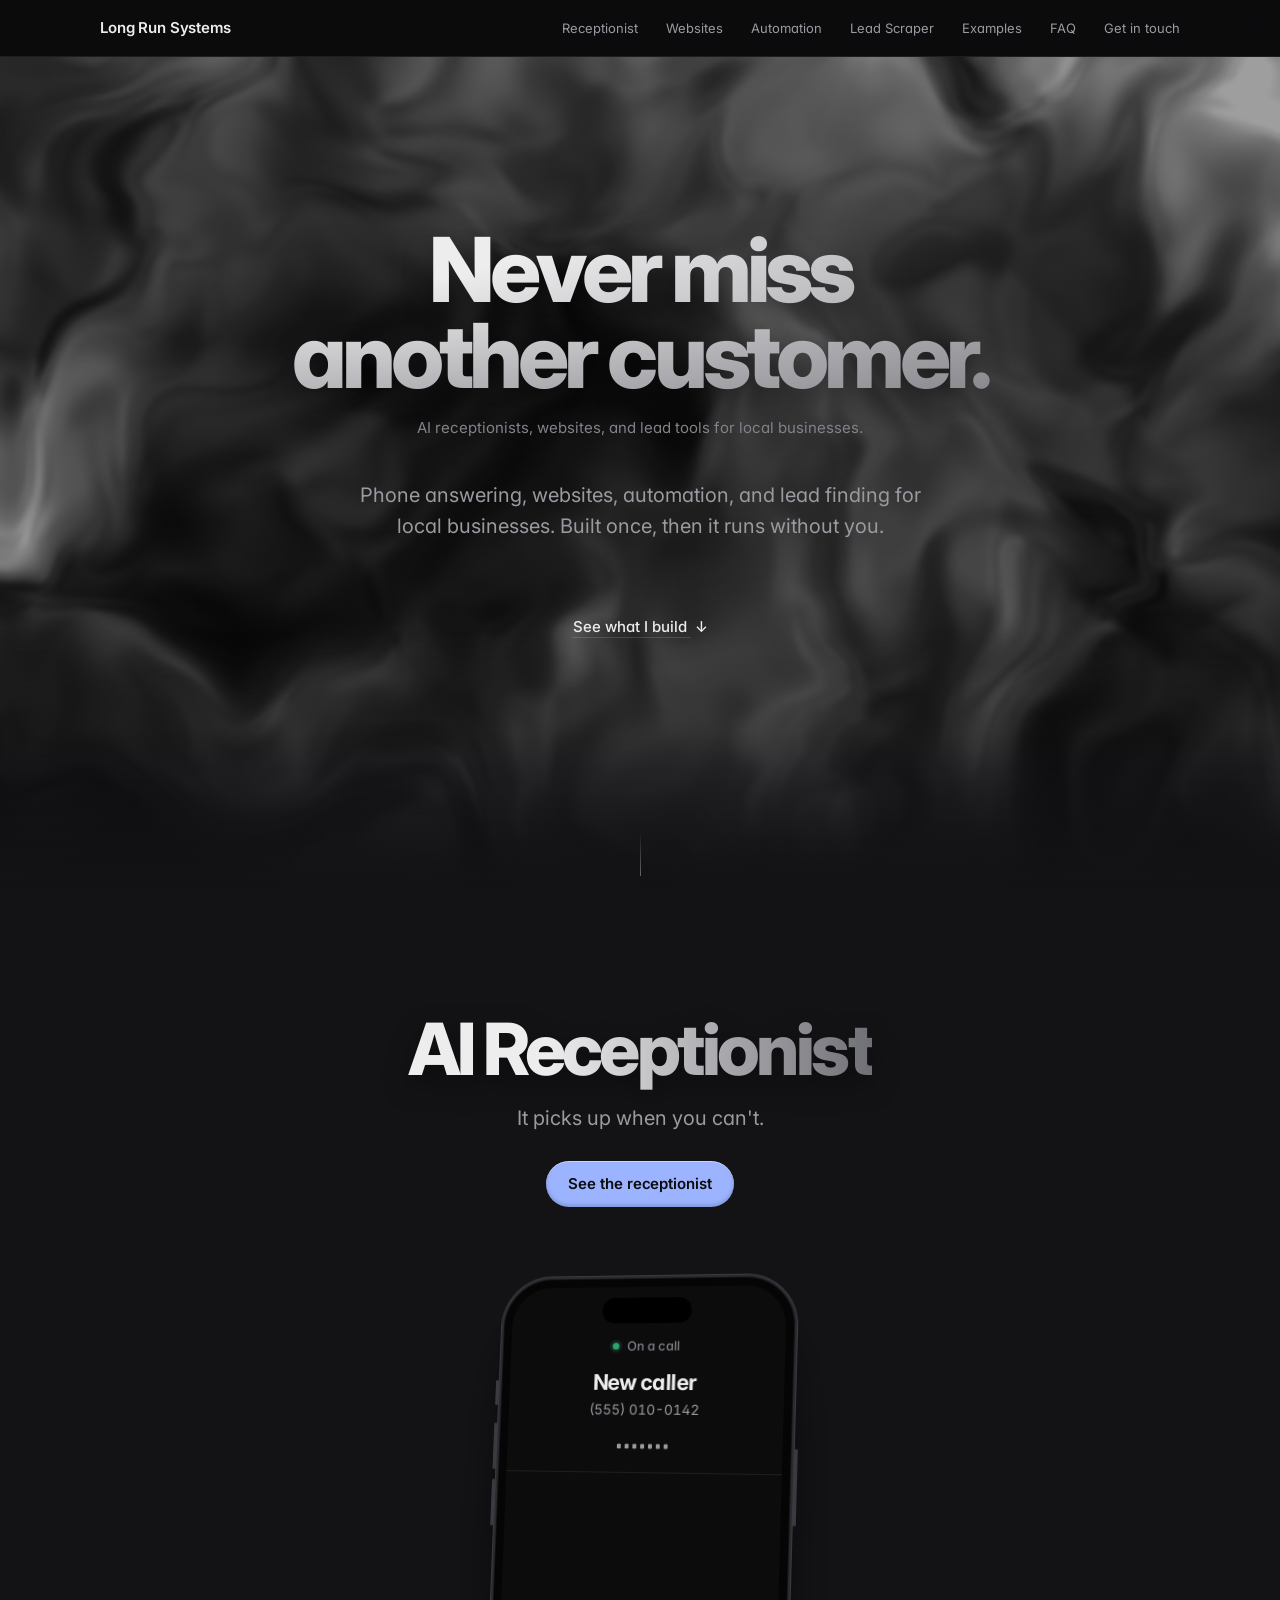
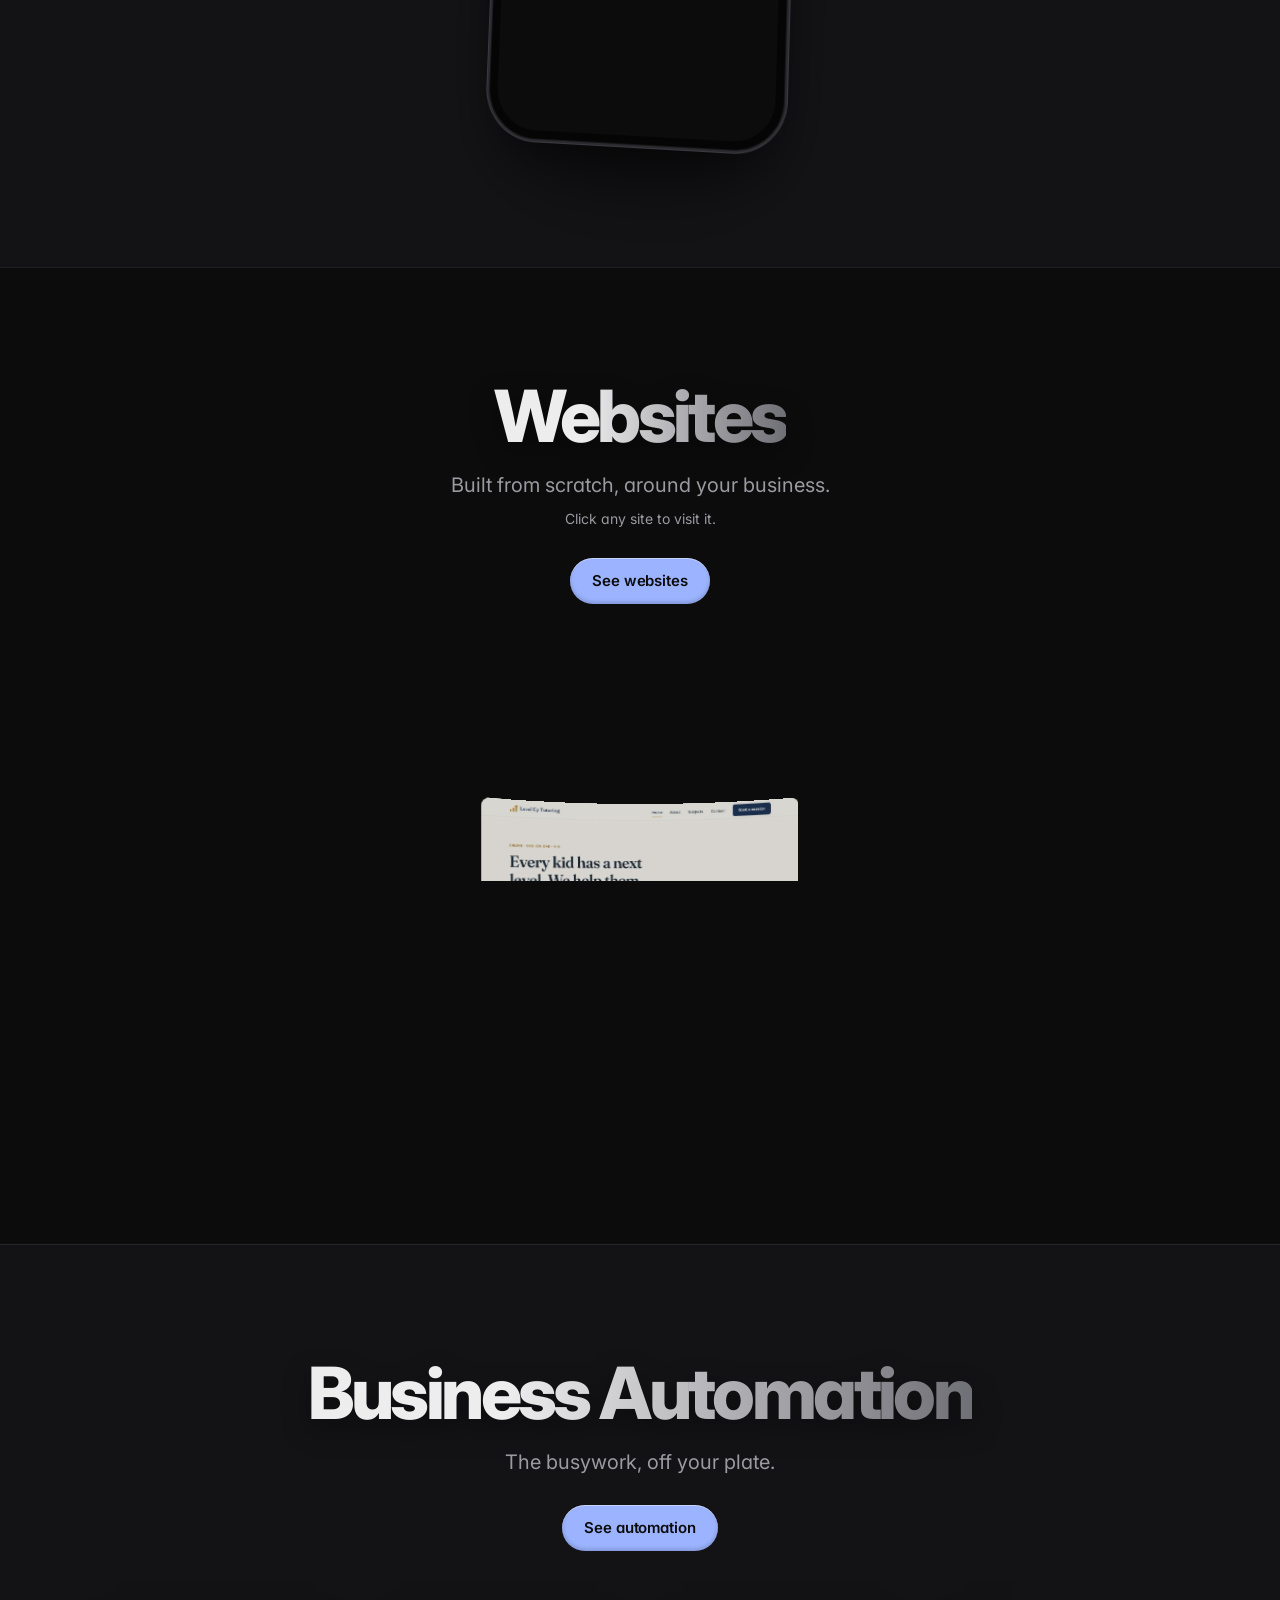
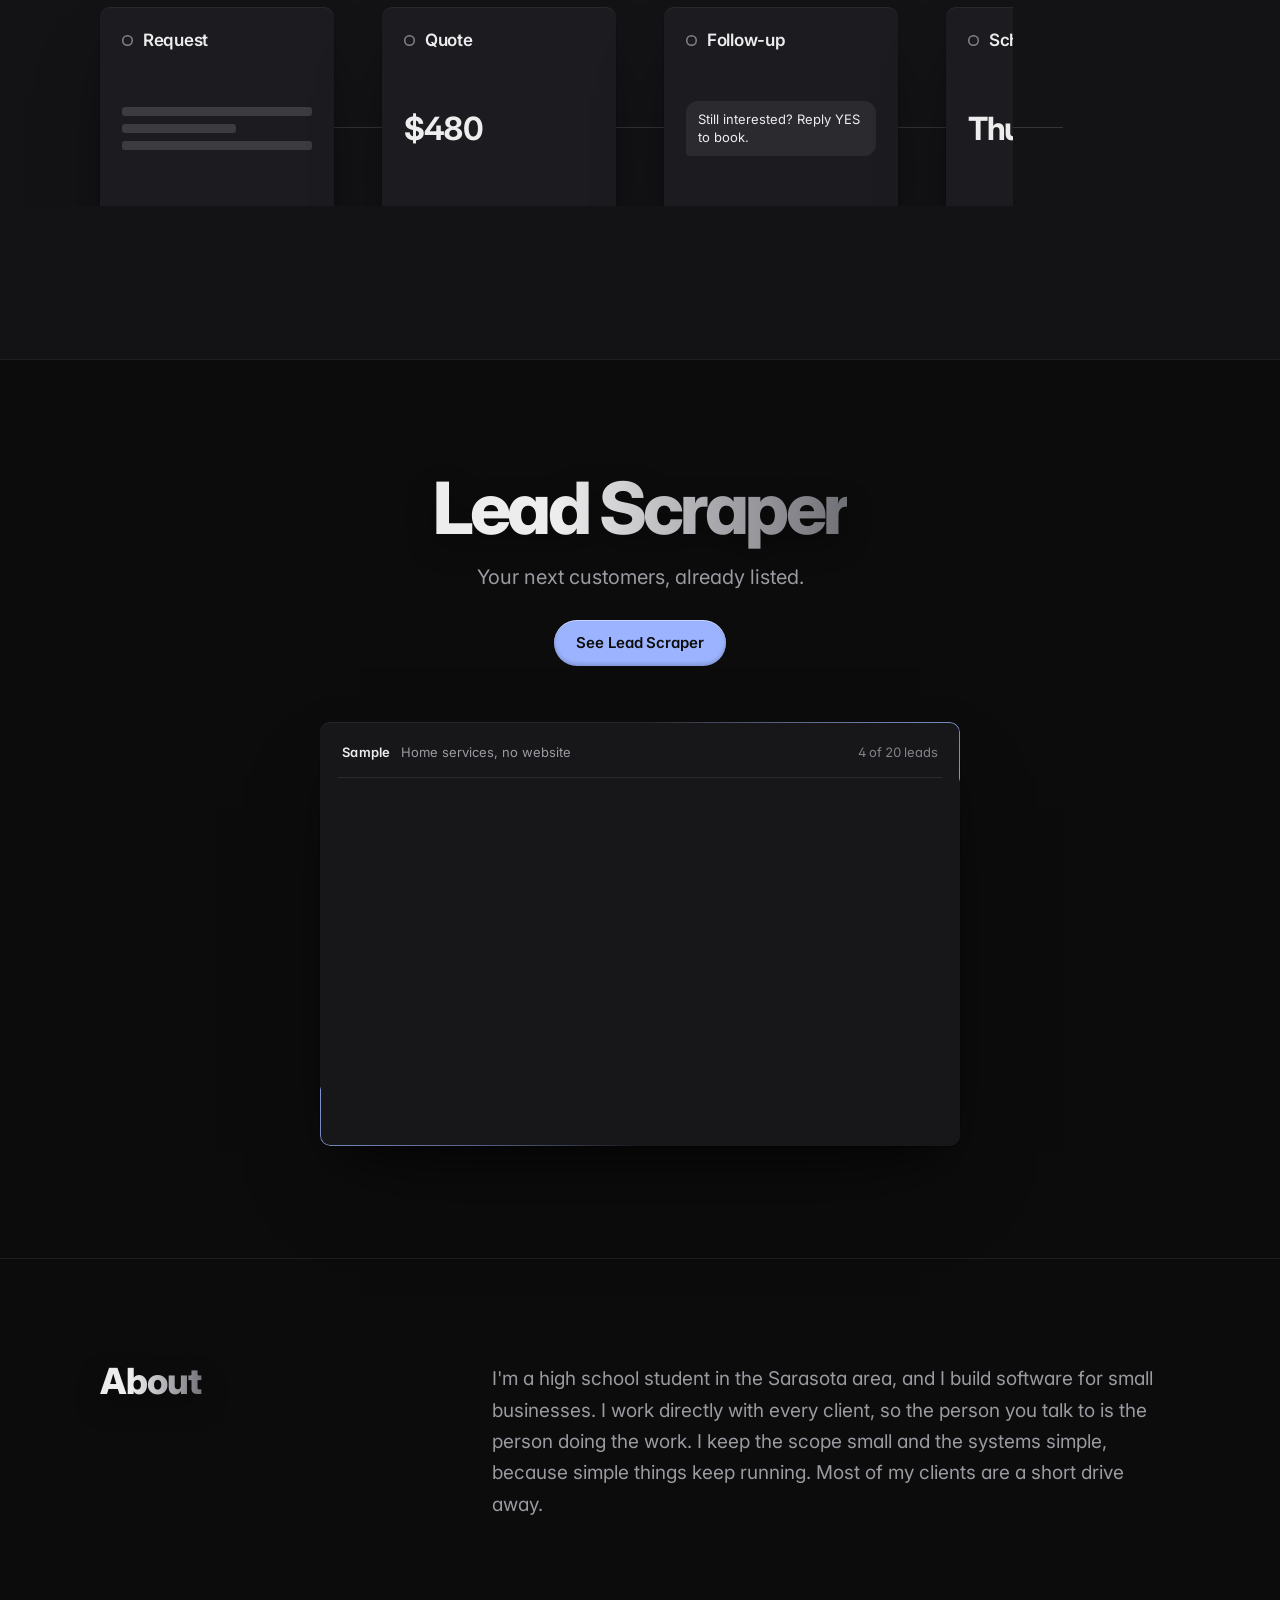
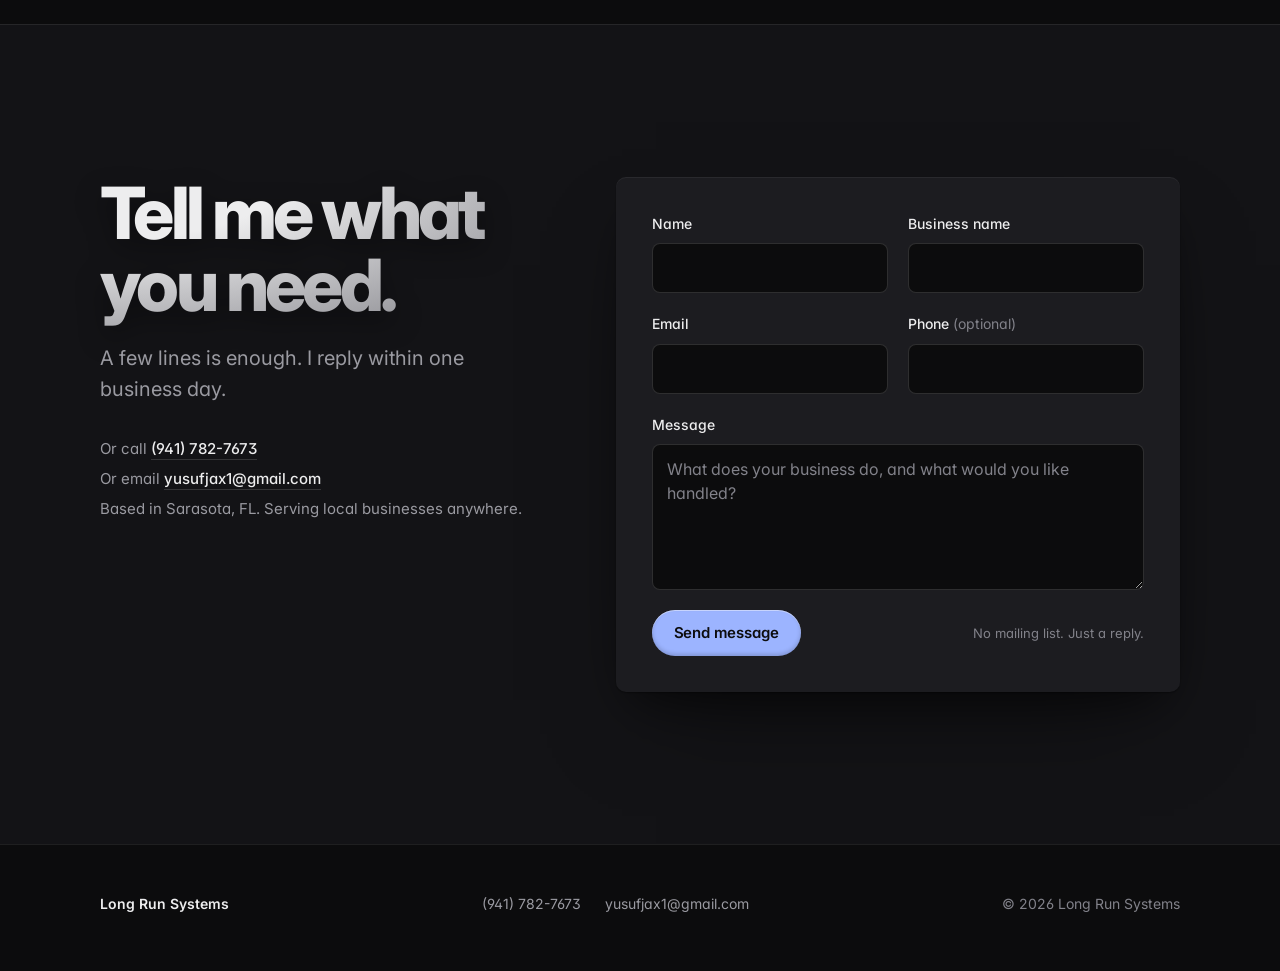
==== commit e6f55f95: "Home service showcases, service page hero visuals, gallery seam fix Home page: each service section " ====
--- a/index.html
+++ b/index.html
@@ -83,6 +83,7 @@
 <link rel="preconnect" href="https://fonts.gstatic.com" crossorigin>
 <link href="https://fonts.googleapis.com/css2?family=Inter:wght@400;500;600;700;800&display=swap" rel="stylesheet">
 <link rel="stylesheet" href="styles.css">
+<link rel="stylesheet" href="gallery.css">
 </head>
 <body>
 <a class="skip-link" href="#main">Skip to content</a>
@@ -119,164 +120,71 @@
     <span class="scroll-cue" aria-hidden="true"></span>
   </section>
 
-  <!-- 2. AI RECEPTIONIST -->
-  <section class="section section--band hscroll" id="receptionist" data-hscroll aria-labelledby="receptionist-title">
-    <div class="hscroll-pin">
-    <div class="hscroll-sticky">
-    <div class="container center">
-      <div class="reveal"><h2 id="receptionist-title">Every call. <span class="tone">Every time.</span></h2></div>
-      <p class="lede reveal">Answers day or night, even while you're on another call. Most calls never reach you.</p>
-
-      <ul class="hscroll-track reveal" role="list" tabindex="0" aria-label="What the receptionist does">
-        <li>
-          <div class="box">
-            <h3>It picks up.</h3>
-            <p>Every call, day or night, weekends included. No voicemail, and no caller left hanging.</p>
-          </div>
-        </li>
-        <li>
-          <div class="box">
-            <h3>It knows your business.</h3>
-            <p>Your services, prices, hours, and service area. It answers questions like it has been there since day one.</p>
-          </div>
-        </li>
-        <li>
-          <div class="box">
-            <h3>It books the job.</h3>
-            <p>Appointments go straight into your calendar, with overlap prevention so nothing gets double booked.</p>
-          </div>
-        </li>
-        <li>
-          <div class="box">
-            <h3>It follows up.</h3>
-            <p>After every call it texts the caller a confirmation and updates your customer list. Details come by email.</p>
-          </div>
-        </li>
-      </ul>
-      <div class="hscroll-progress" aria-hidden="true"><span></span></div>
-
-      <div class="meta-row reveal">
-        <a class="more-link" href="receptionist/">See more about the receptionist <span class="arrow" aria-hidden="true">&rarr;</span></a>
-        <a class="more-link" href="examples/">Hear it live <span class="arrow" aria-hidden="true">&rarr;</span></a>
-      </div>
-    </div>
-    </div>
-    </div>
-  </section>
-
-  <!-- 3. WEBSITES -->
-  <section class="section section--light section--roomy" id="websites" aria-labelledby="websites-title">
-    <div class="container center">
-      <div class="reveal"><h2 id="websites-title">Look like <span class="tone">you mean it.</span></h2></div>
-      <p class="lede reveal">Professional websites built from scratch for businesses that look smaller online than they really are. Handled fast, and tailored to your business.</p>
-
-      <ol class="sequence reveal" role="list">
-        <li class="sequence-step">
-          <h3>Reach out.</h3>
-          <p>Tell me about your business and what the site needs to do. One short call is usually enough.</p>
-        </li>
-        <li class="sequence-step">
-          <h3>I build it.</h3>
-          <p>From scratch, around your business. You see it early and tell me what to change.</p>
-        </li>
-        <li class="sequence-step">
-          <h3>It's live.</h3>
-          <p>Your site is up and working. If anything ever breaks, tell me and it gets fixed quickly, at no charge.</p>
-        </li>
-      </ol>
-
-      <div class="meta-row reveal">
-        <a class="more-link" href="websites/">See more about websites <span class="arrow" aria-hidden="true">&rarr;</span></a>
-      </div>
-    </div>
-  </section>
-
-  <!-- 4. CUSTOM AUTOMATION -->
-  <section class="section section--lead-in" id="automation" aria-labelledby="automation-title">
-    <div class="container center">
-      <div class="reveal"><h2 id="automation-title">Again. <span class="tone">And again.</span> <span class="tone-2">And again.</span></h2></div>
-      <p class="lede reveal">If you're doing the same task forty times a week, it can probably run itself. The work still gets done, you just stop being the one doing it.</p>
-
-      <div class="qualify reveal">
-        <p>Things that usually qualify:</p>
-        <ul class="typelist" role="list">
-          <li>Quotes</li>
-          <li>Follow-ups</li>
-          <li>Scheduling</li>
-          <li>Data entry</li>
-        </ul>
-      </div>
-
-      <div class="actions reveal">
-        <a class="btn" href="#contact">Describe the task</a>
-        <a class="more-link" href="automation/">See more about automation <span class="arrow" aria-hidden="true">&rarr;</span></a>
-      </div>
-    </div>
-  </section>
-
-  <!-- 5. LEAD SCRAPER -->
-  <section class="section section--band hscroll" id="lead-scraper" data-hscroll aria-labelledby="lead-scraper-title">
-    <div class="hscroll-pin">
-    <div class="hscroll-sticky">
-    <div class="container center">
-      <div class="reveal"><h2 id="lead-scraper-title">Know who <span class="tone">to call next.</span></h2></div>
-      <p class="lede reveal">Prospecting time goes to finding businesses, not talking to them. Lead Scraper builds a list of local businesses that match who you sell to, sorted and ready to work through.</p>
-
-      <ul class="hscroll-track reveal" role="list" tabindex="0" aria-label="What Lead Scraper does">
-        <li>
-          <div class="box">
-            <h3>You say who.</h3>
-            <p>Describe the kind of business and the area. That is the whole search.</p>
-          </div>
-        </li>
-        <li>
-          <div class="box">
-            <h3>It finds them.</h3>
-            <p>Matching businesses come back with name, phone, address, rating, review count, and website.</p>
-          </div>
-        </li>
-        <li>
-          <div class="box">
-            <h3>It flags the best ones.</h3>
-            <p>Businesses with no website or a low review count are marked as high-potential, so you know where to start.</p>
-          </div>
-        </li>
-        <li>
-          <div class="box">
-            <h3>You track every lead.</h3>
-            <p>Mark where each lead stands, and export the list to CSV. Use the dashboard or message the Telegram bot.</p>
-          </div>
-        </li>
-      </ul>
-      <div class="hscroll-progress" aria-hidden="true"><span></span></div>
-
-      <div class="meta-row reveal">
-        <a class="more-link" href="lead-scraper/">See more about Lead Scraper <span class="arrow" aria-hidden="true">&rarr;</span></a>
-      </div>
-    </div>
-    </div>
-    </div>
-    <div class="container center hscroll-after">
-      <p class="credit-rule reveal">1 credit is 1 search, and a search returns up to 20 leads. A search uses one credit whether it returns three leads or twenty.</p>
-      <!-- PLANS: credit packs. Bought up front, no subscription. -->
-      <div class="plans plans--3 plans--compact">
-        <div class="reveal"><div class="box">
-          <h3 class="plan-name">10 credits</h3>
-          <p class="plan-price">$25</p>
-          <p class="plan-desc">$2.50 per search.</p>
-        </div></div>
-        <div class="reveal"><div class="box">
-          <h3 class="plan-name">25 credits</h3>
-          <p class="plan-price">$55</p>
-          <p class="plan-desc">$2.20 per search.</p>
-        </div></div>
-        <div class="reveal"><div class="box">
-          <h3 class="plan-name">60 credits</h3>
-          <p class="plan-price">$120</p>
-          <p class="plan-desc">$2.00 per search.</p>
-        </div></div>
-      </div>
-      <p class="plans-note reveal">Prepaid credits, no subscription.</p>
+  <!-- 2. AI RECEPTIONIST
+       Each service is a mini hero: name, one short line, a button to its page,
+       and a large visual. The visuals are decorative (aria-hidden). Their
+       scenarios, examples and searches are in showcase.js, which plays them
+       only while each one is on screen. -->
+  <section class="section section--band showcase" id="receptionist" aria-labelledby="receptionist-title">
+    <div class="container center">
+      <div class="reveal"><h2 id="receptionist-title">AI Receptionist</h2></div>
+      <p class="showcase-line reveal">It picks up when you can't.</p>
+      <div class="actions showcase-actions reveal">
+        <a class="btn" href="receptionist/">See the receptionist</a>
+      </div>
+
+      <div class="showcase-visual reveal">
+        <div class="phone-stage" data-play data-showcase="call" aria-hidden="true"></div>
+      </div>
+    </div>
+  </section>
+
+  <!-- 3. WEBSITES
+       The curved gallery is built by gallery.js from the TILES list at the top
+       of that file. It also adds plain links to the same sites, hidden until
+       a keyboard user tabs to them. -->
+  <section class="section showcase showcase--gallery" id="websites" aria-labelledby="websites-title">
+    <div class="container center">
+      <div class="reveal"><h2 id="websites-title">Websites</h2></div>
+      <p class="showcase-line reveal">Built from scratch, around your business.</p>
+      <p class="showcase-note reveal">Click any site to visit it.</p>
+      <div class="actions showcase-actions reveal">
+        <a class="btn" href="websites/">See websites</a>
+      </div>
+    </div>
+    <div class="showcase-visual showcase-visual--wide reveal">
+      <div class="cg" data-curved-gallery data-links-label="Example sites"></div>
+    </div>
+  </section>
+
+  <!-- 4. BUSINESS AUTOMATION -->
+  <section class="section section--band showcase" id="automation" aria-labelledby="automation-title">
+    <div class="container center">
+      <div class="reveal"><h2 id="automation-title">Business Automation</h2></div>
+      <p class="showcase-line reveal">The busywork, off your plate.</p>
+      <div class="actions showcase-actions reveal">
+        <a class="btn" href="automation/">See automation</a>
+      </div>
+
+      <div class="showcase-visual reveal">
+        <div class="flow" data-play data-showcase="flow" aria-hidden="true"></div>
+      </div>
+    </div>
+  </section>
+
+  <!-- 5. LEAD SCRAPER
+       Sample data only: the names and 555 numbers are made up. -->
+  <section class="section showcase" id="lead-scraper" aria-labelledby="lead-scraper-title">
+    <div class="container center">
+      <div class="reveal"><h2 id="lead-scraper-title">Lead Scraper</h2></div>
+      <p class="showcase-line reveal">Your next customers, already listed.</p>
+      <div class="actions showcase-actions reveal">
+        <a class="btn" href="lead-scraper/">See Lead Scraper</a>
+      </div>
+
+      <div class="showcase-visual reveal">
+        <div class="leads beam" data-play data-showcase="leads" aria-hidden="true"></div>
+      </div>
     </div>
   </section>
 
@@ -358,5 +266,7 @@
 </footer>
 
 <script src="script.js" defer></script>
+<script src="gallery.js" defer></script>
+<script src="showcase.js" defer></script>
 </body>
 </html>
--- a/styles.css
+++ b/styles.css
@@ -1127,6 +1127,712 @@
 }
 .typelist li.is-pressed { transform: translateY(-3px); color: #ffffff; }
 
+/* ---------- Home: service showcases ----------
+   Each service is a mini hero: its name, one short line, a button, then a
+   large visual. The visuals are flat, built from the same panels, lines and
+   type as the rest of the site, with color only inside them (status dots, the
+   confirmations, the border beam). showcase.js plays them, and only while each
+   one is on screen (.is-playing); off screen their CSS animations pause too.
+   Shared timing: --showcase-fade (set by showcase.js). */
+.showcase { padding: clamp(72px, 9vw, 112px) 0; }
+.showcase-line {
+  margin: 18px auto 0;
+  max-width: 30em;
+  color: var(--text-muted);
+  font-size: clamp(1.0625rem, 2.4vw, 1.25rem);
+  line-height: 1.5;
+}
+/* A smaller second line, same muted color */
+.showcase-note {
+  margin: 8px auto 0;
+  color: var(--text-muted);
+  font-size: 0.875rem;
+}
+.showcase-actions { margin-top: 28px; }
+.showcase-visual {
+  display: flex;
+  justify-content: center;
+  margin-top: clamp(40px, 5vw, 56px);
+  container-type: inline-size; /* the automation boxes stack by this width */
+}
+.showcase-visual--wide { display: block; margin-top: clamp(8px, 2vw, 24px); }
+/* Phones: a shorter row, so tiles are smaller and about three fit across */
+@media (max-width: 599px) {
+  .showcase .cg { --cg-height: 300px; }
+}
+
+/* !important: each element's own animation shorthand would otherwise set
+   it back to running */
+[data-play]:not(.is-playing)::after,
+[data-play]:not(.is-playing) *,
+[data-play]:not(.is-playing) *::before,
+[data-play]:not(.is-playing) *::after { animation-play-state: paused !important; }
+/* showcase.js resets a visual between scenarios with transitions off */
+.is-resetting,
+.is-resetting *,
+.is-resetting::after,
+.is-resetting *::before,
+.is-resetting *::after { transition: none !important; }
+
+/* ---------- Border beam (automation boxes, the lead search box) ----------
+   A conic gradient on a 1px ring (the box masked out of it). Working: two
+   thin blue arcs with soft tails on opposite sides, circling slowly. Done:
+   the arcs lengthen round the whole border while the color turns green, in
+   about 0.6s, and stay until the example ends. Off: everything transparent.
+   The angle, arc length and colors are registered with @property so they
+   animate smoothly. */
+@property --beam-angle { syntax: "<angle>"; inherits: false; initial-value: 0deg; }
+@property --beam-len { syntax: "<angle>"; inherits: false; initial-value: 64deg; }
+@property --beam-head { syntax: "<color>"; inherits: false; initial-value: rgba(156, 180, 255, 0); }
+@property --beam-tail { syntax: "<color>"; inherits: false; initial-value: rgba(156, 180, 255, 0); }
+@property --beam-rest { syntax: "<color>"; inherits: false; initial-value: rgba(47, 163, 107, 0); }
+.beam { position: relative; }
+.beam::after {
+  content: "";
+  position: absolute;
+  z-index: 2;
+  inset: 0;
+  padding: 1px;
+  border-radius: inherit;
+  pointer-events: none;
+  background: conic-gradient(from var(--beam-angle),
+    var(--beam-tail) 0deg,
+    var(--beam-head) var(--beam-len),
+    var(--beam-rest) calc(var(--beam-len) + 0.5deg),
+    var(--beam-rest) 180deg,
+    var(--beam-tail) 180deg,
+    var(--beam-head) calc(180deg + var(--beam-len)),
+    var(--beam-rest) calc(180.5deg + var(--beam-len)));
+  -webkit-mask: linear-gradient(#000 0 0) content-box, linear-gradient(#000 0 0);
+  -webkit-mask-composite: xor;
+  mask: linear-gradient(#000 0 0) content-box, linear-gradient(#000 0 0);
+  mask-composite: exclude;
+  animation: beam-spin 5s linear infinite;
+  transition:
+    --beam-len 0.6s var(--ease),
+    --beam-head 0.6s ease,
+    --beam-tail 0.6s ease,
+    --beam-rest 0.6s ease;
+}
+/* Going away (back to off) takes as long as the cards' own fade */
+.beam:not(.is-working):not(.is-done)::after { transition-duration: var(--showcase-fade, 0.8s); }
+.beam.is-working::after {
+  --beam-head: rgba(156, 180, 255, 0.8);
+  transition-duration: 0.15s; /* the arcs show the moment a box starts */
+}
+.beam.is-done::after {
+  --beam-len: 180deg;
+  --beam-head: #2fa36b;
+  --beam-tail: #2fa36b;
+  --beam-rest: #2fa36b;
+}
+@keyframes beam-spin { to { --beam-angle: 360deg; } }
+
+/* ---------- Receptionist: an iPhone on a call ----------
+   Built in HTML and CSS: a near-black bezel inside a thin grey frame, the
+   dynamic island and the side keys, tilted a few degrees. The tilt is static
+   and nothing in it promotes the phone to a scaled layer, so the text is
+   drawn at full resolution. */
+.phone-stage {
+  padding: 12px 18px;
+  perspective: 1400px;
+}
+/* The swap between calls animates this wrapper; the resting tilt stays on
+   .iphone inside it, so the two transforms never fight. Exit: off to the
+   right, turning away, back and smaller, fading out (ease-in). Enter: from
+   the left, turned the other way, swinging in to rest (ease-out). The
+   distance is a share of the phone's width, small enough that the phone
+   stays inside the page while it swings. */
+.phone-swing {
+  transform-style: preserve-3d;
+  transition:
+    transform 900ms cubic-bezier(0.16, 1, 0.3, 1),
+    opacity 900ms cubic-bezier(0.16, 1, 0.3, 1);
+}
+.phone-swing.is-exiting {
+  opacity: 0;
+  transform: translate3d(42%, 0, -220px) rotateY(34deg) scale(0.9);
+  transition:
+    transform 800ms cubic-bezier(0.55, 0, 0.9, 0.4),
+    opacity 800ms cubic-bezier(0.55, 0, 0.9, 0.4);
+}
+.phone-swing.is-before {
+  opacity: 0;
+  transform: translate3d(-42%, 0, -220px) rotateY(-34deg) scale(0.92);
+}
+.iphone {
+  position: relative;
+  width: min(300px, calc(100vw - 72px));
+  height: clamp(460px, 52vh, 560px);
+  padding: 9px;
+  border-radius: 50px;
+  background: #050506;
+  transform: rotateX(4deg) rotateY(-12deg) rotateZ(2deg);
+  box-shadow:
+    inset 0 0 0 1px rgba(255, 255, 255, 0.06),
+    0 0 0 2px #2a2a2f,
+    0 0 0 3px #3a3a40,
+    0 30px 56px -18px rgba(0, 0, 0, 0.65),
+    0 64px 112px -40px rgba(0, 0, 0, 0.55);
+}
+.iphone-key {
+  position: absolute;
+  width: 3px;
+  border-radius: 2px;
+  background: #3a3a40;
+}
+.iphone-key--action { left: -6px; top: 104px; height: 26px; }
+.iphone-key--up { left: -6px; top: 148px; height: 48px; }
+.iphone-key--down { left: -6px; top: 206px; height: 48px; }
+.iphone-key--power { right: -6px; top: 172px; height: 76px; }
+.iphone-screen {
+  position: relative;
+  display: flex;
+  flex-direction: column;
+  height: 100%;
+  border-radius: 41px;
+  background: var(--bg);
+  text-align: center;
+  overflow: hidden;
+}
+.iphone-island {
+  position: absolute;
+  z-index: 3;
+  top: 11px;
+  left: 50%;
+  width: 92px;
+  height: 26px;
+  margin-left: -46px;
+  border-radius: 13px;
+  background: #000;
+}
+.call-head {
+  flex: none;
+  padding: 46px 20px 14px;
+  border-bottom: 1px solid var(--line);
+}
+.call-status {
+  display: inline-flex;
+  align-items: center;
+  gap: 8px;
+  color: var(--text-faint);
+  font-size: 0.8125rem;
+  font-weight: 500;
+}
+.call-dot {
+  width: 7px;
+  height: 7px;
+  border-radius: 50%;
+  background: #2fa36b;
+  box-shadow: 0 0 0 3px rgba(47, 163, 107, 0.16);
+}
+/* Between calls the name and number fade over to the next caller */
+.call-id { transition: opacity 0.35s ease; }
+.call-id.is-swapping { opacity: 0; }
+.call-name {
+  margin-top: 12px;
+  color: var(--text);
+  font-size: 1.375rem;
+  font-weight: 700;
+  letter-spacing: -0.03em;
+  line-height: 1.2;
+}
+.call-number {
+  margin-top: 4px;
+  color: var(--text-muted);
+  font-size: 0.875rem;
+  font-variant-numeric: tabular-nums;
+}
+/* Voice: flat bars that move only while a call is playing (.is-talking) and
+   rest flat in between */
+.voice {
+  display: flex;
+  align-items: center;
+  justify-content: center;
+  gap: 4px;
+  height: 24px;
+  margin-top: 14px;
+}
+.voice span {
+  width: 4px;
+  height: 100%;
+  border-radius: 2px;
+  background: var(--text-muted);
+  transform: scaleY(0.2);
+}
+.is-talking .voice span { animation: voice 1.1s ease-in-out infinite alternate; }
+.voice span:nth-child(2) { animation-duration: 0.8s; animation-delay: -0.3s; }
+.voice span:nth-child(3) { animation-duration: 1.3s; animation-delay: -0.6s; }
+.voice span:nth-child(4) { animation-duration: 0.7s; animation-delay: -0.2s; }
+.voice span:nth-child(5) { animation-duration: 1.2s; animation-delay: -0.9s; }
+.voice span:nth-child(6) { animation-duration: 0.9s; animation-delay: -0.5s; }
+.voice span:nth-child(7) { animation-duration: 1.05s; animation-delay: -0.1s; }
+@keyframes voice {
+  from { transform: scaleY(0.2); }
+  to { transform: scaleY(1); }
+}
+/* The chat: the newest message stays in view; older ones slide up and fade
+   into black under the top edge */
+.call-chat {
+  position: relative;
+  flex: 1;
+  min-height: 0;
+  overflow: hidden;
+  text-align: left;
+}
+.call-chat::before {
+  content: "";
+  position: absolute;
+  z-index: 1;
+  top: 0;
+  left: 0;
+  right: 0;
+  height: 48px;
+  background: linear-gradient(to bottom, var(--bg), rgba(12, 12, 13, 0));
+  opacity: 0;
+  pointer-events: none;
+  transition: opacity 0.4s ease;
+}
+.call-chat.is-scrolled::before { opacity: 1; }
+.call-thread {
+  position: absolute;
+  top: 0;
+  left: 0;
+  right: 0;
+  display: flex;
+  flex-direction: column;
+  gap: 10px;
+  padding: 16px 10px 18px;
+  transition: transform 0.5s var(--ease), opacity var(--showcase-fade, 0.8s) ease-in;
+}
+.call-thread.is-leaving { opacity: 0; }
+/* One message: the bubble and, just outside its squared corner, the
+   speaker's icon. Caller on the right, agent on the left. */
+.msg {
+  display: flex;
+  align-items: flex-end;
+  gap: 6px;
+  animation: msg-in 0.5s var(--ease);
+}
+.msg--caller { justify-content: flex-end; }
+.msg--tool { justify-content: center; padding: 2px 0; }
+.msg-icon {
+  flex: none;
+  width: 24px;
+  height: 24px;
+}
+@keyframes msg-in {
+  from { opacity: 0; transform: translateY(8px); }
+  to { opacity: 1; transform: none; }
+}
+.bubble {
+  max-width: calc(100% - 30px);
+  padding: 9px 13px;
+  border-radius: 16px;
+  color: var(--text);
+  font-size: 0.8125rem;
+  line-height: 1.42;
+}
+.msg--caller .bubble {
+  border-bottom-right-radius: 5px;
+  background: var(--surface);
+}
+.msg--agent .bubble {
+  border-bottom-left-radius: 5px;
+  background: #2a2a2f;
+}
+.bubble--done {
+  display: inline-flex;
+  align-items: center;
+  gap: 9px;
+  max-width: none;
+  white-space: nowrap;
+  background: rgba(47, 163, 107, 0.14);
+  box-shadow: inset 0 0 0 1px rgba(47, 163, 107, 0.32);
+  color: #c4ecd8;
+  font-weight: 600;
+}
+.bubble-check {
+  position: relative;
+  flex: none;
+  width: 16px;
+  height: 16px;
+  border-radius: 50%;
+  background: var(--ok);
+}
+.bubble-check::after {
+  content: "";
+  position: absolute;
+  left: 6px;
+  top: 3.5px;
+  width: 3.5px;
+  height: 7px;
+  border: solid #ffffff;
+  border-width: 0 1.75px 1.75px 0;
+  transform: rotate(45deg);
+}
+
+/* ---------- Automation: four panels on a thin line ----------
+   A short dash runs the line from one box to the next. A box shows the blue
+   beam while it works and turns green when done; its status dot turns green
+   too, and the last box also gets a check. Between examples the boxes and
+   line fade out moving down (ease-in), then the next set fades in from
+   above (ease-out). */
+.flow {
+  --gap: 48px;
+  position: relative;
+  display: grid;
+  grid-template-columns: repeat(4, 1fr);
+  grid-auto-rows: 1fr;
+  gap: var(--gap);
+  width: 100%;
+  max-width: 1080px;
+  text-align: left;
+  transition: opacity var(--showcase-fade, 0.8s) ease-out, transform var(--showcase-fade, 0.8s) ease-out;
+}
+.flow.is-leaving {
+  opacity: 0;
+  transform: translateY(14px);
+  transition-timing-function: ease-in;
+}
+.flow.is-entering { opacity: 0; transform: translateY(-14px); }
+.flow-rail {
+  position: absolute;
+  z-index: 0;
+  top: 50%;
+  left: calc((100% - 3 * var(--gap)) / 8);
+  right: calc((100% - 3 * var(--gap)) / 8);
+  height: 1px;
+  background: var(--line-strong);
+}
+/* The dash: a thin streak lying along the line, rounded, with a soft tail.
+   showcase.js places it every frame (transform only) from the same timeline
+   as the boxes. It sits under the boxes, so it slides out of one and into
+   the next. */
+.flow-dot {
+  position: absolute;
+  z-index: 0;
+  top: 0;
+  left: 0;
+  width: 36px;
+  height: 3px;
+  margin-top: -1.5px;
+  border-radius: 1.5px;
+  background: linear-gradient(to right, rgba(156, 180, 255, 0), var(--accent) 75%);
+  opacity: 0;
+}
+.flow-dot.is-moving { opacity: 1; }
+.flow.is-vertical .flow-dot {
+  width: 3px;
+  height: 36px;
+  margin: 0 0 0 -1.5px;
+  background: linear-gradient(to bottom, rgba(156, 180, 255, 0), var(--accent) 75%);
+}
+.flow-node {
+  position: relative;
+  z-index: 1;
+  display: flex;
+  flex-direction: column;
+  min-height: 240px;
+  padding: 20px 22px 22px;
+  border-radius: var(--radius);
+  background: var(--panel);
+  box-shadow: var(--panel-shadow);
+}
+.flow-label {
+  display: flex;
+  align-items: center;
+  gap: 10px;
+  color: var(--text);
+  font-size: 1.0625rem;
+  font-weight: 600;
+  letter-spacing: -0.015em;
+}
+.flow-mark {
+  position: relative;
+  flex: none;
+  width: 11px;
+  height: 11px;
+  border-radius: 50%;
+  box-shadow: inset 0 0 0 1.5px var(--text-faint);
+}
+.flow-mark::after {
+  content: "";
+  position: absolute;
+  inset: 0;
+  border-radius: 50%;
+  background: var(--ok);
+  opacity: 0;
+  transition: opacity 0.3s ease, transform 0.3s var(--ease);
+  transform: scale(0.5);
+}
+.flow-node.is-done .flow-mark::after { opacity: 1; transform: none; }
+.flow-node:last-child .flow-mark::after { inset: -3px; }
+.flow-node:last-child .flow-mark::before {
+  content: "";
+  position: absolute;
+  z-index: 1;
+  left: 3.5px;
+  top: 1px;
+  width: 4px;
+  height: 7px;
+  border: solid #ffffff;
+  border-width: 0 1.75px 1.75px 0;
+  transform: rotate(45deg);
+  opacity: 0;
+  transition: opacity 0.3s ease 0.1s;
+}
+.flow-node:last-child.is-done .flow-mark::before { opacity: 1; }
+.flow-body {
+  display: flex;
+  flex-direction: column;
+  justify-content: center;
+  gap: 8px;
+  flex: 1;
+  padding: 18px 0;
+}
+.flow-field {
+  height: 9px;
+  border-radius: 3px;
+  background: var(--line-strong);
+}
+.flow-field--short { width: 60%; }
+.flow-value {
+  color: var(--text);
+  font-size: 2rem;
+  font-weight: 700;
+  letter-spacing: -0.04em;
+  line-height: 1.1;
+  font-variant-numeric: tabular-nums;
+}
+.flow-text {
+  padding: 9px 12px;
+  border-radius: 12px 12px 12px 4px;
+  background: #2a2a2f;
+  color: var(--text);
+  font-size: 0.8125rem;
+  line-height: 1.4;
+}
+.flow-detail {
+  color: var(--text-muted);
+  font-size: 0.875rem;
+}
+/* In a narrow space (a phone, or a service page hero column) the steps
+   stack and the line runs down */
+@container (max-width: 759px) {
+  .flow {
+    --gap: 34px;
+    grid-template-columns: 1fr;
+    max-width: 340px;
+  }
+  .flow-rail {
+    top: calc((100% - 3 * var(--gap)) / 8);
+    bottom: calc((100% - 3 * var(--gap)) / 8);
+    left: 50%;
+    right: auto;
+    width: 1px;
+    height: auto;
+  }
+  .flow-node { min-height: 0; padding: 16px 18px 18px; }
+  .flow-body { padding: 12px 0; }
+  .flow-value { font-size: 1.625rem; }
+}
+
+/* ---------- Lead Scraper: sample searches ----------
+   Leads slide in one at a time while the blue beam circles the box; when the
+   fourth lands the beam wraps the box in green. The cards and the border go
+   together, then the next search starts. */
+.leads {
+  width: 100%;
+  max-width: 640px;
+  padding: 18px 18px 20px;
+  border-radius: var(--radius);
+  background: var(--panel);
+  box-shadow: var(--panel-shadow);
+  text-align: left;
+}
+.leads-head {
+  display: flex;
+  align-items: baseline;
+  justify-content: space-between;
+  gap: 16px;
+  padding: 2px 4px 14px;
+  border-bottom: 1px solid var(--line);
+}
+.leads-search {
+  display: flex;
+  align-items: baseline;
+  gap: 10px;
+  min-width: 0;
+  transition: opacity 0.35s ease;
+}
+.leads-search.is-swapping { opacity: 0; }
+.leads-label {
+  flex: none;
+  color: var(--text);
+  font-size: 0.8125rem;
+  font-weight: 600;
+  letter-spacing: 0.02em;
+}
+.leads-query {
+  overflow: hidden;
+  color: var(--text-muted);
+  font-size: 0.8125rem;
+  white-space: nowrap;
+  text-overflow: ellipsis;
+}
+.leads-count {
+  flex: none;
+  color: var(--text-faint);
+  font-size: 0.8125rem;
+  font-variant-numeric: tabular-nums;
+}
+/* Room for four leads even while it is empty, so the box never jumps */
+.leads-list {
+  display: grid;
+  grid-auto-rows: 76px;
+  align-content: start;
+  gap: 10px;
+  min-height: calc(4 * 76px + 3 * 10px);
+  margin: 14px 0 0;
+  padding: 0;
+  list-style: none;
+}
+.leads-list.is-leaving .lead {
+  opacity: 0;
+  transition: opacity var(--showcase-fade, 0.8s) ease-in;
+}
+.lead {
+  display: flex;
+  align-items: center;
+  justify-content: space-between;
+  gap: 16px;
+  padding: 0 16px;
+  border-radius: var(--radius-sm);
+  background: var(--bg);
+  box-shadow: inset 0 0 0 1px var(--line);
+  animation: lead-in 0.6s var(--ease);
+}
+@keyframes lead-in {
+  from { opacity: 0; transform: translateX(28px); }
+  to { opacity: 1; transform: none; }
+}
+.lead > div { min-width: 0; }
+.lead-name {
+  overflow: hidden;
+  color: var(--text);
+  font-size: 0.9375rem;
+  font-weight: 600;
+  letter-spacing: -0.01em;
+  white-space: nowrap;
+  text-overflow: ellipsis;
+}
+.lead-meta {
+  display: flex;
+  flex-wrap: wrap;
+  gap: 2px 14px;
+  margin-top: 3px;
+  color: var(--text-muted);
+  font-size: 0.8125rem;
+  font-variant-numeric: tabular-nums;
+}
+.lead-rating {
+  display: inline-flex;
+  align-items: center;
+  gap: 5px;
+}
+.lead-rating svg {
+  width: 11px;
+  height: 11px;
+  fill: #d9a441;
+}
+.lead-tag {
+  display: inline-flex;
+  flex: none;
+  align-items: center;
+  gap: 7px;
+  padding: 5px 9px;
+  border-radius: 5px;
+  box-shadow: inset 0 0 0 1px var(--line-strong);
+  color: var(--text);
+  font-size: 0.75rem;
+  font-weight: 500;
+  white-space: nowrap;
+}
+.lead-flag {
+  width: 6px;
+  height: 6px;
+  border-radius: 50%;
+  background: #d9a441;
+}
+@media (max-width: 479px) {
+  .leads { padding: 14px 12px 14px; }
+  .leads-head { flex-wrap: wrap; gap: 4px 12px; }
+  .leads-list { grid-auto-rows: 84px; min-height: calc(4 * 84px + 3 * 10px); }
+  .lead { padding: 0 12px; gap: 10px; }
+  .lead-meta { gap: 0 10px; }
+}
+
+/* Reduced motion: the scenarios still change, but nothing moves. No spinning
+   beam (only its color changes), no travelling dash, no voice bars, no
+   slides; every change is instant (the site-wide rule shortens transitions).
+   !important: must beat the rules above, or the site-wide 0.01ms duration
+   would loop the infinite ones at full speed. */
+@media (prefers-reduced-motion: reduce) {
+  .beam::after,
+  .is-talking .voice span,
+  .msg,
+  .lead { animation: none !important; }
+  .flow-dot { display: none; }
+  /* The phone swap becomes a simple fade, in place */
+  .phone-swing.is-exiting,
+  .phone-swing.is-before { transform: none; }
+  .phone-swing { transition: opacity 0.4s ease !important; }
+  .phone-swing.is-resetting { transition: none !important; }
+}
+
+/* ---------- Service page heroes: text left, visual right ----------
+   900px and up only. The hero keeps exactly the height it had (one screen):
+   the visual's box is sized to the room inside the hero's padding, and
+   showcase.js (data-fit) scales the visual down to fit that box, so neither
+   ever makes the hero taller. The headline is set smaller here so the same
+   words fit the narrower column in the same height. Below 900px the visual
+   is hidden and the hero is the centered column it always was. */
+.hero-visual { display: none; }
+@media (min-width: 900px) {
+  .hero-split {
+    display: grid;
+    grid-template-columns: minmax(0, 1fr) minmax(0, 1.1fr);
+    align-items: center;
+    gap: clamp(32px, 4vw, 64px);
+    text-align: left;
+  }
+  .hero-split h1 { font-size: clamp(2.75rem, 5.2vw, 5.25rem); }
+  .hero-split h1,
+  .hero-split .lede { margin-left: 0; margin-right: 0; }
+  .hero-split .actions { justify-content: flex-start; }
+  .hero-visual {
+    position: relative;
+    display: grid;
+    place-items: center;
+    height: calc(100vh - var(--header-h) - 104px);
+    height: calc(100svh - var(--header-h) - 104px);
+    max-height: 640px;
+    container-type: inline-size; /* the automation boxes stack by this width */
+  }
+  .hero-fit { transform-origin: center; }
+  .hero-visual .flow { width: 340px; }
+  .hero-visual .leads { width: min(560px, 100cqw); }
+  /* The gallery fills the box; its keyboard links show over its foot */
+  .hero-visual .cg { --cg-height: 100%; }
+  .hero-visual .cg-links:focus-within {
+    position: absolute;
+    left: 0;
+    right: 0;
+    bottom: 0;
+  }
+}
+
 /* ---------- About ---------- */
 .about-grid {
   display: grid;
--- a/gallery.css
+++ b/gallery.css
@@ -0,0 +1,97 @@
+/* Curved gallery (gallery.js). Uses the site's tokens from styles.css:
+   --media, --radius-sm, --text-muted. Set the height here or on the element
+   with --cg-height. */
+.cg {
+  position: relative;
+  width: 100%;
+  height: var(--cg-height, clamp(300px, 56vh, 560px));
+  overflow: hidden;
+  container-type: size;
+}
+/* Hidden until the script has measured it, so a first paint laid out for the
+   wrong size never shows. */
+.cg-band {
+  position: absolute;
+  inset: 0;
+  pointer-events: none;
+  opacity: 0;
+  transition: opacity 0.5s ease;
+}
+.cg.is-ready .cg-band { opacity: 1; }
+
+/* A tile is one link. The link itself takes no clicks; its strips do, so
+   only the bent shape is clickable. */
+.cg-tile {
+  position: absolute;
+  display: block;
+  transform-style: preserve-3d;
+  pointer-events: none;
+  animation-play-state: paused;
+}
+.cg.is-playing .cg-tile { animation-play-state: running; }
+/* Each strip paints its share of the screenshot (background set by
+   gallery.js). No background color under it, so nothing dark can show at a
+   strip's edge. Dimmed by multiplying with a light grey, not by opacity:
+   strips overlap, and translucent strips would show the overlaps as bands.
+   Hover lifts the grey to white. */
+.cg-slice {
+  position: absolute;
+  top: 0;
+  background-color: #dcdcdc;
+  background-repeat: no-repeat;
+  background-blend-mode: multiply;
+  pointer-events: auto;
+  cursor: pointer;
+  transition: background-color 0.2s ease;
+}
+.cg-slice:first-child { border-radius: var(--radius-sm, 8px) 0 0 var(--radius-sm, 8px); }
+.cg-slice:last-child { border-radius: 0 var(--radius-sm, 8px) var(--radius-sm, 8px) 0; }
+/* Hover never pauses the motion: it only brightens the tile a little */
+.cg-tile:hover .cg-slice { background-color: #ffffff; }
+
+/* The faded ends: empty covers the width of the fade, so nothing there is clickable */
+.cg-end {
+  position: absolute;
+  top: 0;
+  bottom: 0;
+  z-index: 1;
+}
+.cg-end--l { left: 0; }
+.cg-end--r { right: 0; }
+
+/* Plain links to the same sites, for keyboard and screen reader users.
+   Hidden until one of them has focus, then shown under the gallery. */
+.cg-links {
+  display: flex;
+  flex-wrap: wrap;
+  justify-content: center;
+  gap: 0 28px;
+  margin: 8px 0 0;
+  padding: 0 var(--gutter, 20px);
+  list-style: none;
+}
+.cg-links:not(:focus-within) {
+  position: absolute;
+  width: 1px;
+  height: 1px;
+  margin: -1px;
+  padding: 0;
+  overflow: hidden;
+  clip: rect(0, 0, 0, 0);
+  white-space: nowrap;
+  border: 0;
+}
+.cg-links .example-link { font-size: 0.875rem; color: var(--text-muted); }
+.cg-links .example-link:hover { color: var(--text); }
+
+/* Reduced motion: the row holds still as a finished frame. Every tile is
+   already placed by its negative delay, so pausing it is enough. !important
+   (with a more specific selector) beats the site-wide rule that shortens all
+   animations to almost nothing, which would place every tile wrongly. */
+@media (prefers-reduced-motion: reduce) {
+  .cg .cg-tile {
+    animation-duration: var(--cg-dur) !important;
+    animation-delay: var(--cg-delay) !important;
+    animation-play-state: paused !important;
+  }
+}
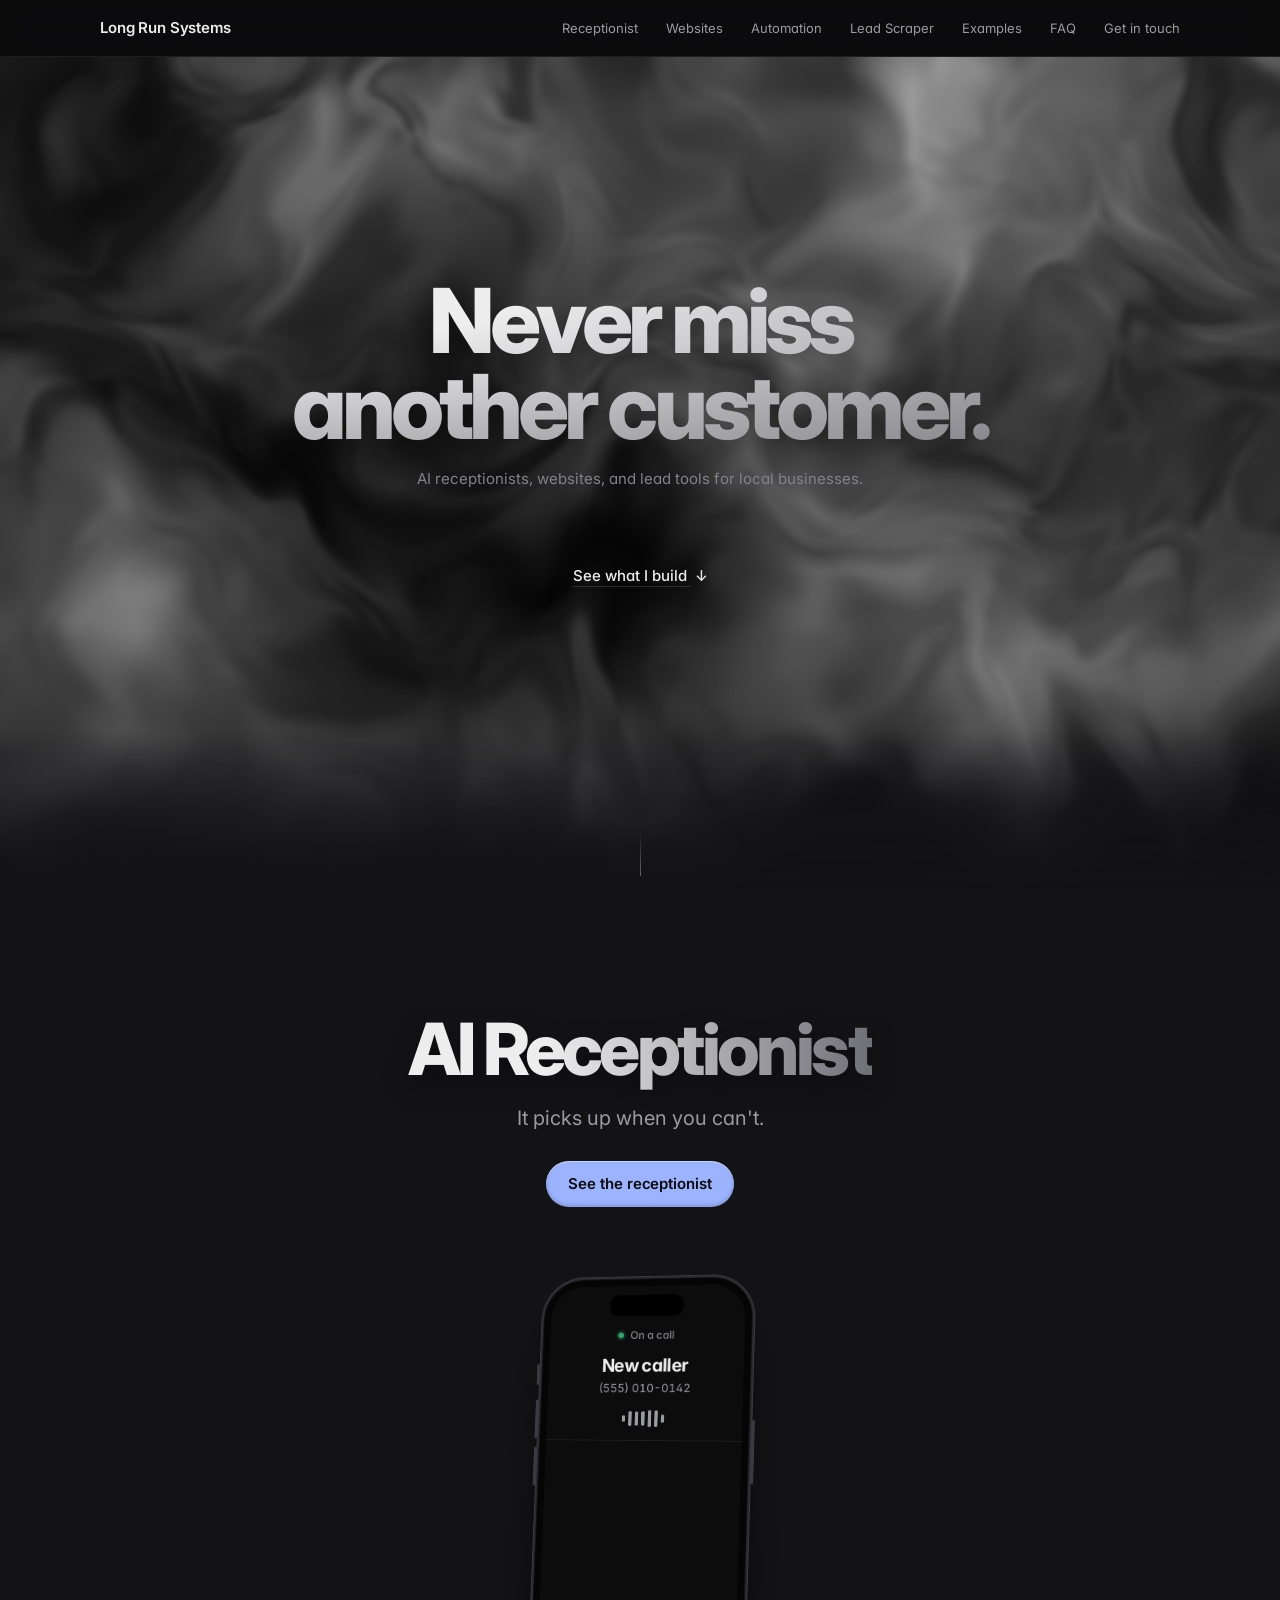
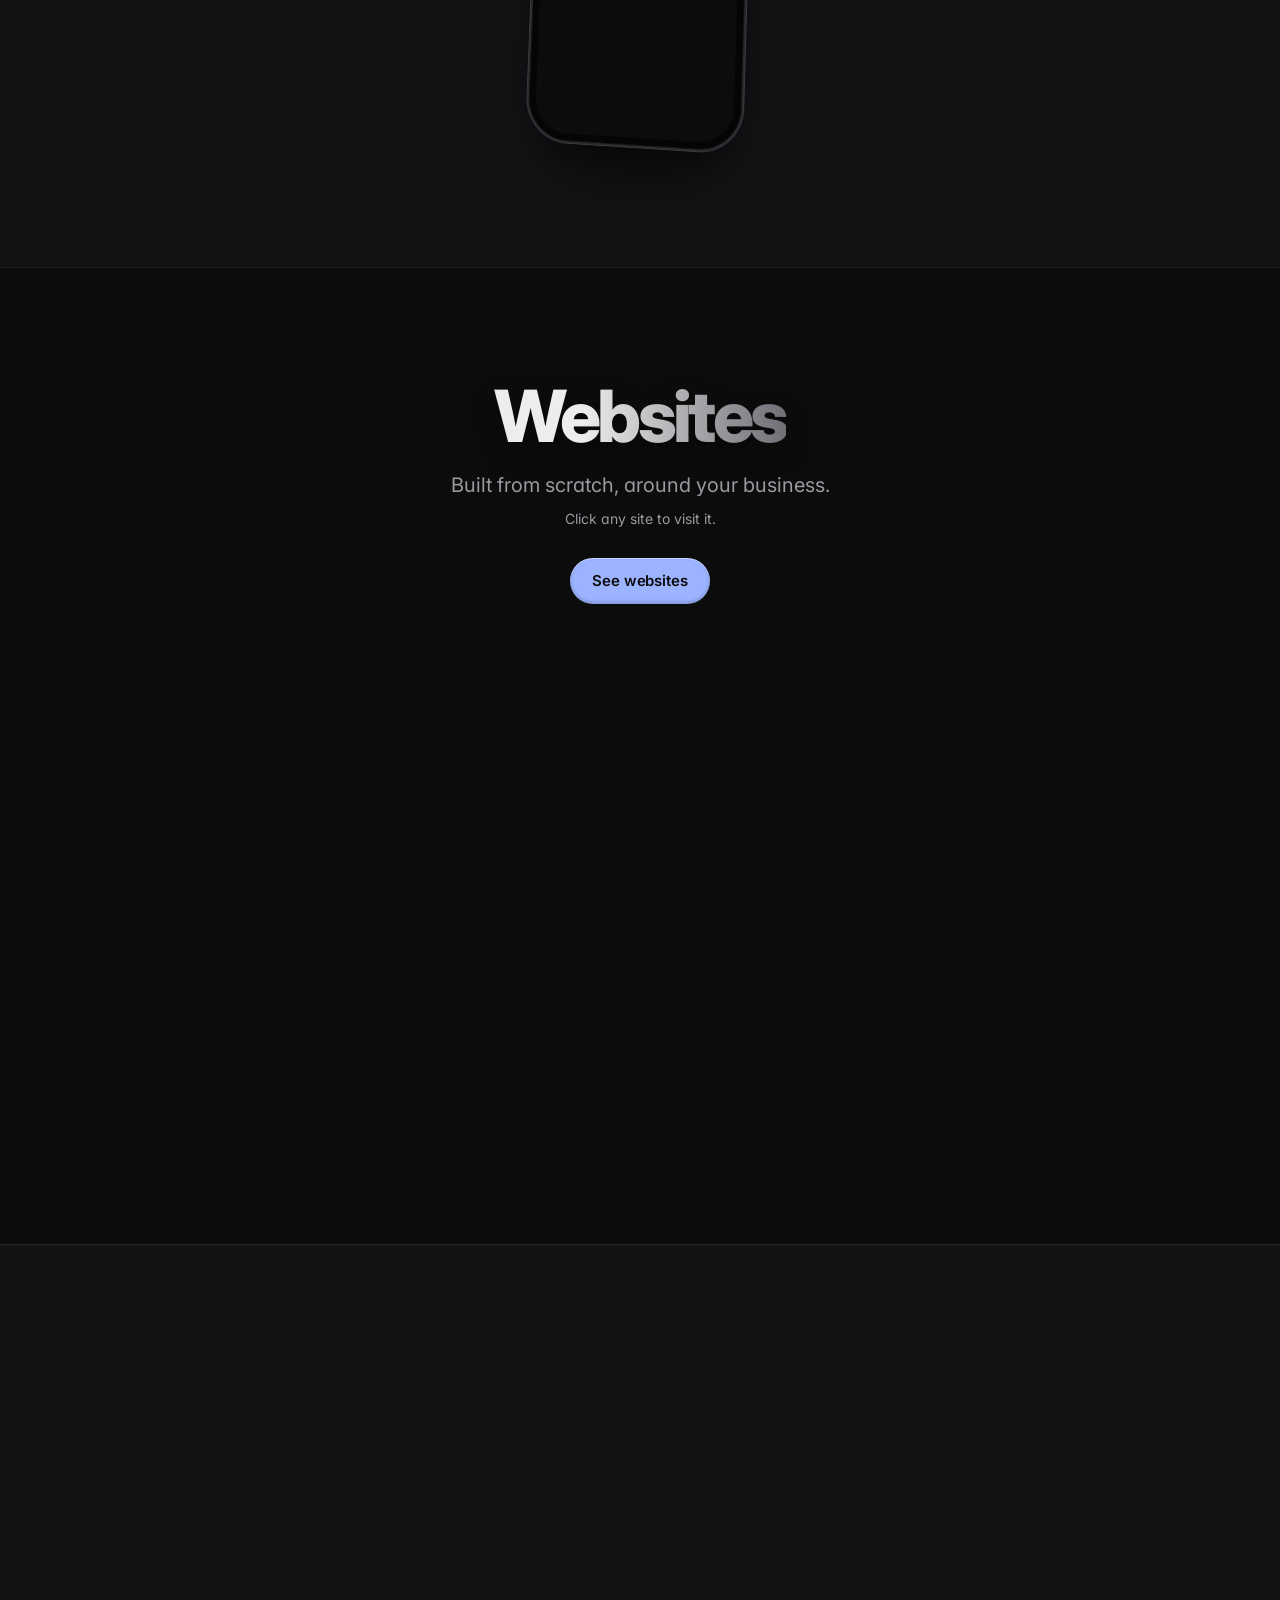
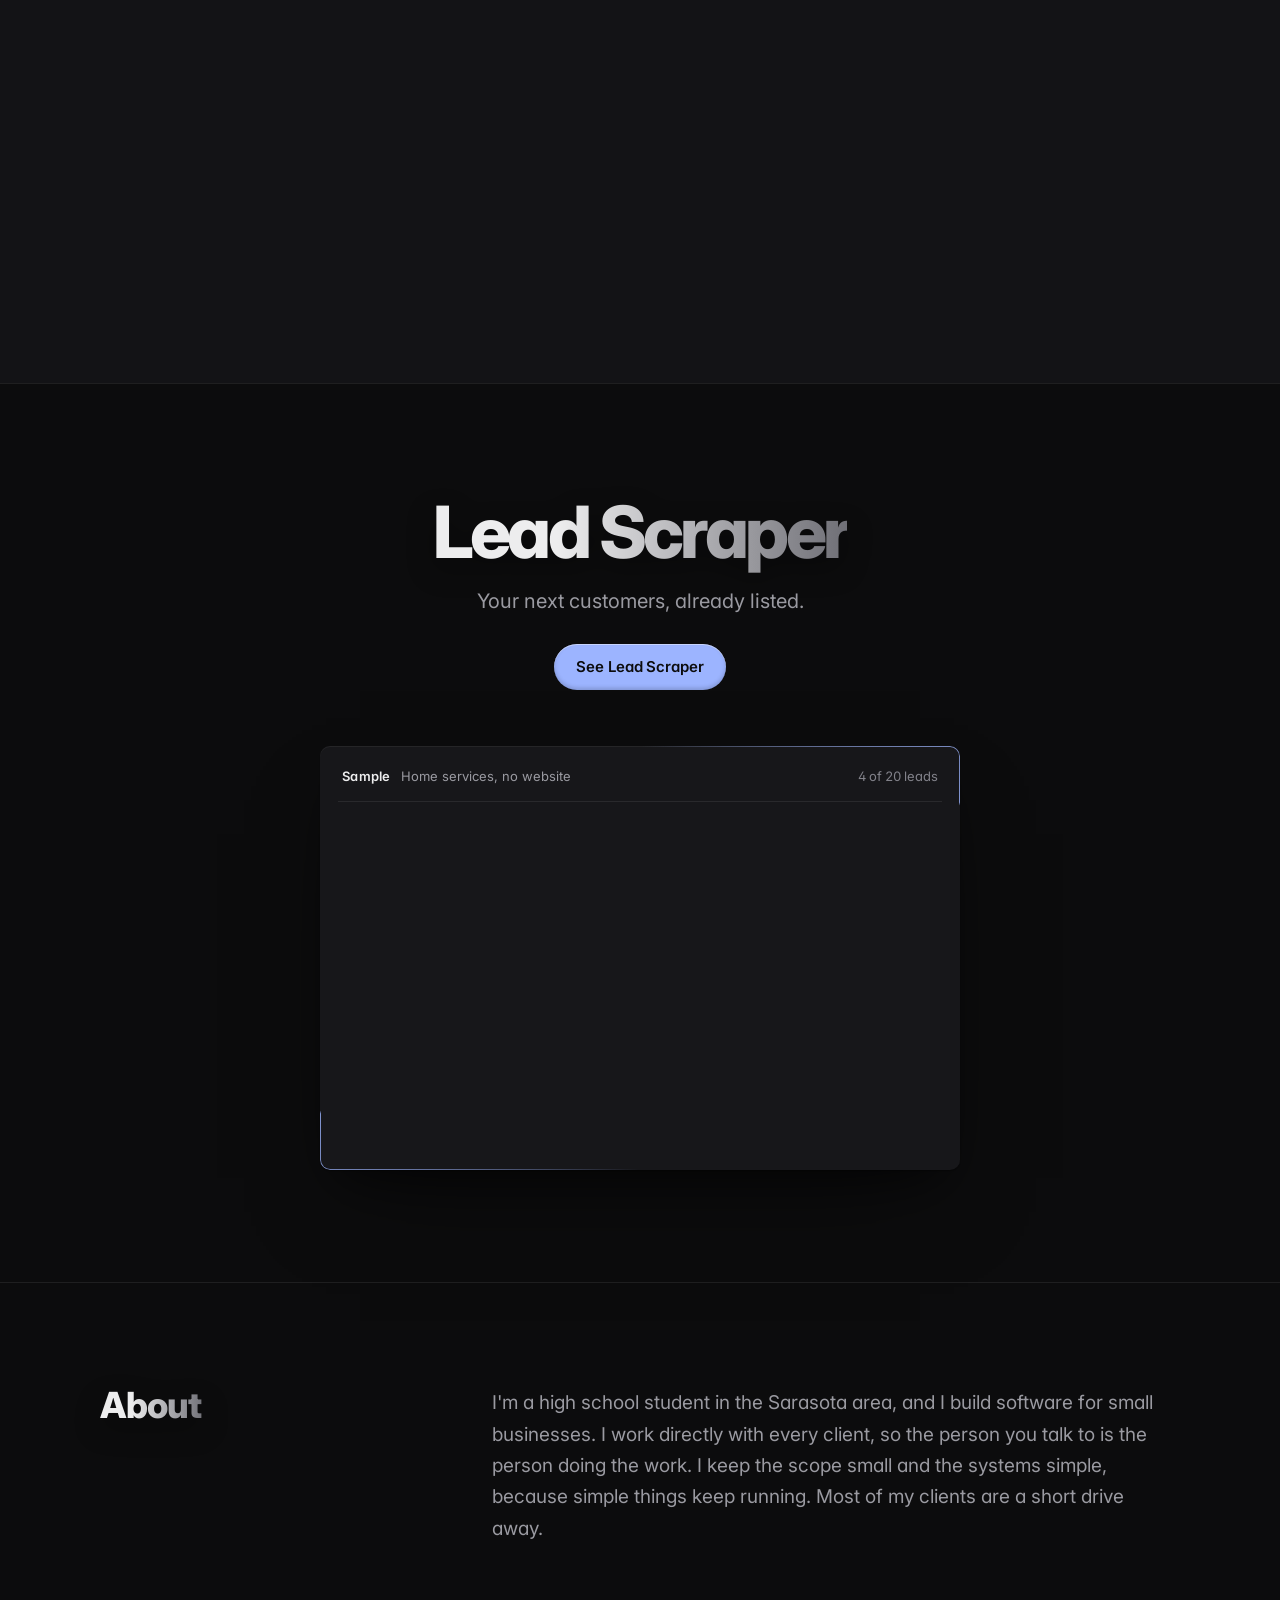
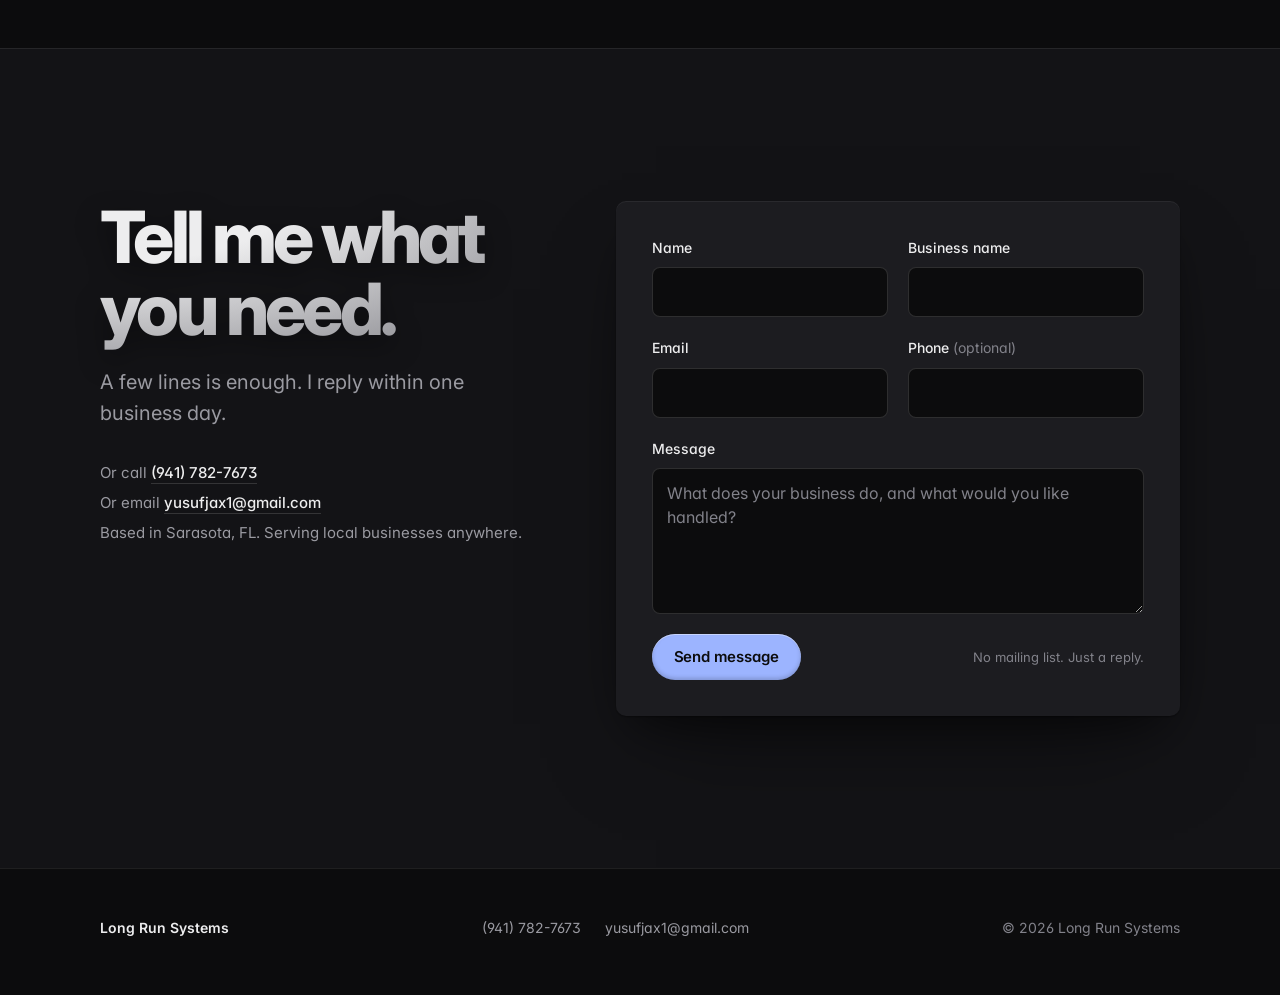
==== commit 672c5030: "Showcase fixes: phone ratio and motion, voice bars, gallery height, automation zigzag - Receptionist" ====
--- a/index.html
+++ b/index.html
@@ -112,7 +112,6 @@
     <div class="container center">
       <div class="reveal"><h1 id="hero-title">Never miss <span class="tone">another customer.</span></h1></div>
       <p class="hero-sub reveal">AI receptionists, websites, and lead tools for local businesses.</p>
-      <p class="lede reveal">Phone answering, websites, automation, and lead finding for local businesses. Built once, then it runs without you.</p>
       <div class="actions reveal">
         <a class="quiet-link" href="#receptionist">See what I build <span class="arrow" aria-hidden="true">&darr;</span></a>
       </div>
@@ -153,7 +152,7 @@
       </div>
     </div>
     <div class="showcase-visual showcase-visual--wide reveal">
-      <div class="cg" data-curved-gallery data-links-label="Example sites"></div>
+      <div class="cg" data-curved-gallery data-narrow="1.5" data-links-label="Example sites"></div>
     </div>
   </section>
 
--- a/styles.css
+++ b/styles.css
@@ -1156,9 +1156,14 @@
   container-type: inline-size; /* the automation boxes stack by this width */
 }
 .showcase-visual--wide { display: block; margin-top: clamp(8px, 2vw, 24px); }
-/* Phones: a shorter row, so tiles are smaller and about three fit across */
-@media (max-width: 599px) {
-  .showcase .cg { --cg-height: 300px; }
+/* The home gallery's height follows the viewport width with no breakpoint:
+   from 1400px up it is the gallery's own default (unchanged), and below that
+   it falls along a straight line to 200px at 390px wide, 1.5x shorter than
+   the 300px phones had. min() of two continuous values, so it never jumps.
+   gallery.js (data-narrow) grows the tiles back by the same share, so on a
+   phone the tiles keep their size and only the curved edges come in. */
+.showcase .cg {
+  --cg-height: min(clamp(300px, 56vh, 560px), calc(200px + (100vw - 390px) * 0.36));
 }
 
 /* !important: each element's own animation shorthand would otherwise set
@@ -1230,44 +1235,71 @@
 
 /* ---------- Receptionist: an iPhone on a call ----------
    Built in HTML and CSS: a near-black bezel inside a thin grey frame, the
-   dynamic island and the side keys, tilted a few degrees. The tilt is static
-   and nothing in it promotes the phone to a scaled layer, so the text is
-   drawn at full resolution. */
-.phone-stage {
-  padding: 12px 18px;
+   dynamic island and the side keys, tilted a few degrees.
+   Size: the phone is laid out once at a fixed 258.46 x 560 (9:19.5, like a
+   real iPhone) and scaled as a whole to its frame, so it is never stretched
+   or squashed. The frame is exactly as tall as the phone used to be (the
+   same clamp), so the section keeps its height; its width follows from the
+   ratio. showcase.js sets --phone-s = frame height / 560. */
+.phone-stage { padding: 12px 18px; }
+.phone-frame {
+  position: relative;
+  height: clamp(460px, 52vh, 560px);
+  aspect-ratio: 9 / 19.5;
+}
+.phone-scale {
+  position: absolute;
+  top: 0;
+  left: 0;
+  width: 258.46px;
+  height: 560px;
+  transform: scale(var(--phone-s, 1));
+  transform-origin: 0 0;
   perspective: 1400px;
 }
-/* The swap between calls animates this wrapper; the resting tilt stays on
-   .iphone inside it, so the two transforms never fight. Exit: off to the
-   right, turning away, back and smaller, fading out (ease-in). Enter: from
-   the left, turned the other way, swinging in to rest (ease-out). The
-   distance is a share of the phone's width, small enough that the phone
-   stays inside the page while it swings. */
+/* One transform on one element, the same list of functions in every state,
+   so enter, rest and exit interpolate function by function and land exactly
+   on each other. The resting tilt is the default values below (the single
+   source of truth); enter starts from .is-before and ends on them, exit
+   starts from them and ends on .is-exiting. One easing family (cubic):
+   ease-out in, ease-in out. Opacity sits on this same element, which has no
+   3D children, so a fade never flattens the tilt (that was the jump). */
 .phone-swing {
-  transform-style: preserve-3d;
+  --x: 0%;
+  --z: 0px;
+  --ry: -12deg;
+  --s: 1;
+  width: 100%;
+  height: 100%;
+  transform: translate3d(var(--x), 0, var(--z)) rotateX(4deg) rotateY(var(--ry)) rotateZ(2deg) scale(var(--s));
   transition:
-    transform 900ms cubic-bezier(0.16, 1, 0.3, 1),
-    opacity 900ms cubic-bezier(0.16, 1, 0.3, 1);
+    transform 900ms cubic-bezier(0.33, 1, 0.68, 1),
+    opacity 900ms cubic-bezier(0.33, 1, 0.68, 1);
 }
 .phone-swing.is-exiting {
+  --x: 42%;
+  --z: -220px;
+  --ry: 22deg;
+  --s: 0.9;
   opacity: 0;
-  transform: translate3d(42%, 0, -220px) rotateY(34deg) scale(0.9);
   transition:
-    transform 800ms cubic-bezier(0.55, 0, 0.9, 0.4),
-    opacity 800ms cubic-bezier(0.55, 0, 0.9, 0.4);
+    transform 800ms cubic-bezier(0.32, 0, 0.67, 0),
+    opacity 800ms cubic-bezier(0.32, 0, 0.67, 0);
 }
 .phone-swing.is-before {
+  --x: -42%;
+  --z: -220px;
+  --ry: -46deg;
+  --s: 0.92;
   opacity: 0;
-  transform: translate3d(-42%, 0, -220px) rotateY(-34deg) scale(0.92);
 }
 .iphone {
   position: relative;
-  width: min(300px, calc(100vw - 72px));
-  height: clamp(460px, 52vh, 560px);
+  width: 100%;
+  height: 100%;
   padding: 9px;
   border-radius: 50px;
   background: #050506;
-  transform: rotateX(4deg) rotateY(-12deg) rotateZ(2deg);
   box-shadow:
     inset 0 0 0 1px rgba(255, 255, 255, 0.06),
     0 0 0 2px #2a2a2f,
@@ -1343,8 +1375,9 @@
   font-size: 0.875rem;
   font-variant-numeric: tabular-nums;
 }
-/* Voice: flat bars that move only while a call is playing (.is-talking) and
-   rest flat in between */
+/* Voice: seven bars. showcase.js sets each bar's scaleY every frame from one
+   amplitude that eases up when a call starts and back down to this flat
+   resting height when it ends. */
 .voice {
   display: flex;
   align-items: center;
@@ -1359,17 +1392,6 @@
   border-radius: 2px;
   background: var(--text-muted);
   transform: scaleY(0.2);
-}
-.is-talking .voice span { animation: voice 1.1s ease-in-out infinite alternate; }
-.voice span:nth-child(2) { animation-duration: 0.8s; animation-delay: -0.3s; }
-.voice span:nth-child(3) { animation-duration: 1.3s; animation-delay: -0.6s; }
-.voice span:nth-child(4) { animation-duration: 0.7s; animation-delay: -0.2s; }
-.voice span:nth-child(5) { animation-duration: 1.2s; animation-delay: -0.9s; }
-.voice span:nth-child(6) { animation-duration: 0.9s; animation-delay: -0.5s; }
-.voice span:nth-child(7) { animation-duration: 1.05s; animation-delay: -0.1s; }
-@keyframes voice {
-  from { transform: scaleY(0.2); }
-  to { transform: scaleY(1); }
 }
 /* The chat: the newest message stays in view; older ones slide up and fade
    into black under the top edge */
@@ -1472,69 +1494,73 @@
   transform: rotate(45deg);
 }
 
-/* ---------- Automation: four panels on a thin line ----------
-   A short dash runs the line from one box to the next. A box shows the blue
+/* ---------- Automation: four panels on a zigzag line ----------
+   A short streak runs the line from one box to the next. A box shows the blue
    beam while it works and turns green when done; its status dot turns green
    too, and the last box also gets a check. Between examples the boxes and
    line fade out moving down (ease-in), then the next set fades in from
-   above (ease-out). */
+   above (ease-out).
+   Wide: the boxes run left to right, 1 and 3 higher, 2 and 4 lower.
+   Narrow (a phone, a service page hero column): they run down, 1 and 3 on
+   the left, 2 and 4 on the right. showcase.js draws the lines (SVG, from
+   each box's centre to the next, with square bends) and moves the streak
+   along them. */
 .flow {
-  --gap: 48px;
+  --w: 220px;   /* box width */
+  --gap: 44px;  /* space between boxes */
+  --zig: 64px;  /* how much lower boxes 2 and 4 sit */
   position: relative;
   display: grid;
-  grid-template-columns: repeat(4, 1fr);
-  grid-auto-rows: 1fr;
+  grid-template-columns: repeat(4, var(--w));
+  justify-content: center;
   gap: var(--gap);
   width: 100%;
-  max-width: 1080px;
   text-align: left;
   transition: opacity var(--showcase-fade, 0.8s) ease-out, transform var(--showcase-fade, 0.8s) ease-out;
 }
+.flow > .flow-node:nth-of-type(odd) { margin-bottom: var(--zig); }
+.flow > .flow-node:nth-of-type(even) { margin-top: var(--zig); }
 .flow.is-leaving {
   opacity: 0;
   transform: translateY(14px);
   transition-timing-function: ease-in;
 }
 .flow.is-entering { opacity: 0; transform: translateY(-14px); }
-.flow-rail {
+/* The lines and the streak, under the boxes (which are opaque, so each line
+   shows only between two boxes) */
+.flow-lines {
   position: absolute;
   z-index: 0;
-  top: 50%;
-  left: calc((100% - 3 * var(--gap)) / 8);
-  right: calc((100% - 3 * var(--gap)) / 8);
-  height: 1px;
-  background: var(--line-strong);
-}
-/* The dash: a thin streak lying along the line, rounded, with a soft tail.
-   showcase.js places it every frame (transform only) from the same timeline
-   as the boxes. It sits under the boxes, so it slides out of one and into
-   the next. */
-.flow-dot {
-  position: absolute;
-  z-index: 0;
-  top: 0;
-  left: 0;
-  width: 36px;
-  height: 3px;
-  margin-top: -1.5px;
-  border-radius: 1.5px;
-  background: linear-gradient(to right, rgba(156, 180, 255, 0), var(--accent) 75%);
-  opacity: 0;
-}
-.flow-dot.is-moving { opacity: 1; }
-.flow.is-vertical .flow-dot {
-  width: 3px;
-  height: 36px;
-  margin: 0 0 0 -1.5px;
-  background: linear-gradient(to bottom, rgba(156, 180, 255, 0), var(--accent) 75%);
-}
+  inset: 0;
+  width: 100%;
+  height: 100%;
+  overflow: visible;
+  pointer-events: none;
+}
+.flow-rail {
+  fill: none;
+  stroke: var(--line-strong);
+  stroke-width: 1;
+}
+/* The streak: three overlapping dashes ending at the same point, shorter
+   ones brighter, so it has a solid head and a soft tail */
+.flow-streak { opacity: 0; }
+.flow-streak.is-moving { opacity: 1; }
+.flow-streak path {
+  fill: none;
+  stroke: var(--accent);
+  stroke-width: 3;
+  stroke-linecap: round;
+}
+.flow-streak path:nth-child(1) { opacity: 0.25; }
+.flow-streak path:nth-child(2) { opacity: 0.55; }
 .flow-node {
   position: relative;
   z-index: 1;
   display: flex;
   flex-direction: column;
-  min-height: 240px;
-  padding: 20px 22px 22px;
+  min-height: 200px;
+  padding: 18px 18px 20px;
   border-radius: var(--radius);
   background: var(--panel);
   box-shadow: var(--panel-shadow);
@@ -1619,20 +1645,16 @@
 }
 /* In a narrow space (a phone, or a service page hero column) the steps
    stack and the line runs down */
-@container (max-width: 759px) {
+@container (max-width: 1019px) {
   .flow {
-    --gap: 34px;
+    --gap: 30px;
     grid-template-columns: 1fr;
     max-width: 340px;
+    margin: 0 auto;
   }
-  .flow-rail {
-    top: calc((100% - 3 * var(--gap)) / 8);
-    bottom: calc((100% - 3 * var(--gap)) / 8);
-    left: 50%;
-    right: auto;
-    width: 1px;
-    height: auto;
-  }
+  .flow > .flow-node:nth-of-type(n) { width: 68%; margin: 0; }
+  .flow > .flow-node:nth-of-type(odd) { justify-self: start; }
+  .flow > .flow-node:nth-of-type(even) { justify-self: end; }
   .flow-node { min-height: 0; padding: 16px 18px 18px; }
   .flow-body { padding: 12px 0; }
   .flow-value { font-size: 1.625rem; }
@@ -1780,13 +1802,12 @@
    would loop the infinite ones at full speed. */
 @media (prefers-reduced-motion: reduce) {
   .beam::after,
-  .is-talking .voice span,
   .msg,
   .lead { animation: none !important; }
-  .flow-dot { display: none; }
+  .flow-streak { display: none; }
   /* The phone swap becomes a simple fade, in place */
   .phone-swing.is-exiting,
-  .phone-swing.is-before { transform: none; }
+  .phone-swing.is-before { --x: 0%; --z: 0px; --ry: -12deg; --s: 1; }
   .phone-swing { transition: opacity 0.4s ease !important; }
   .phone-swing.is-resetting { transition: none !important; }
 }
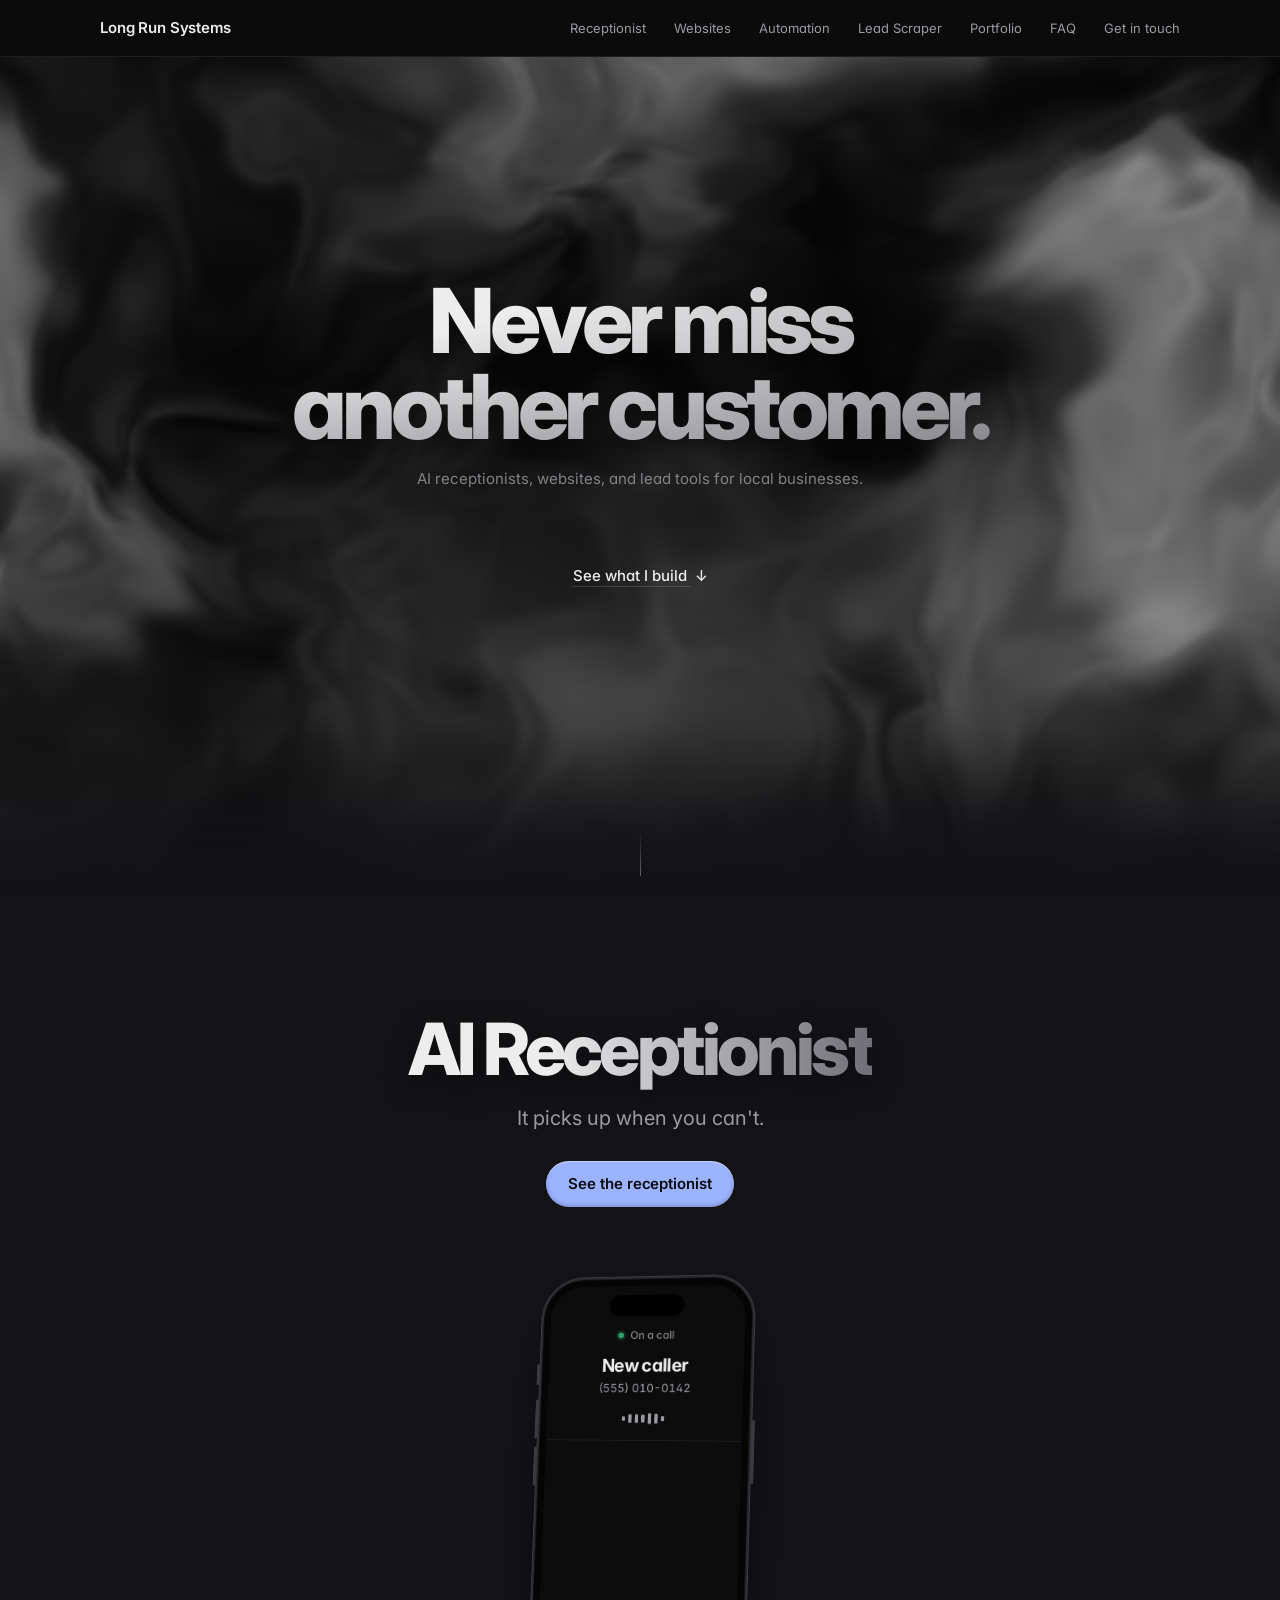
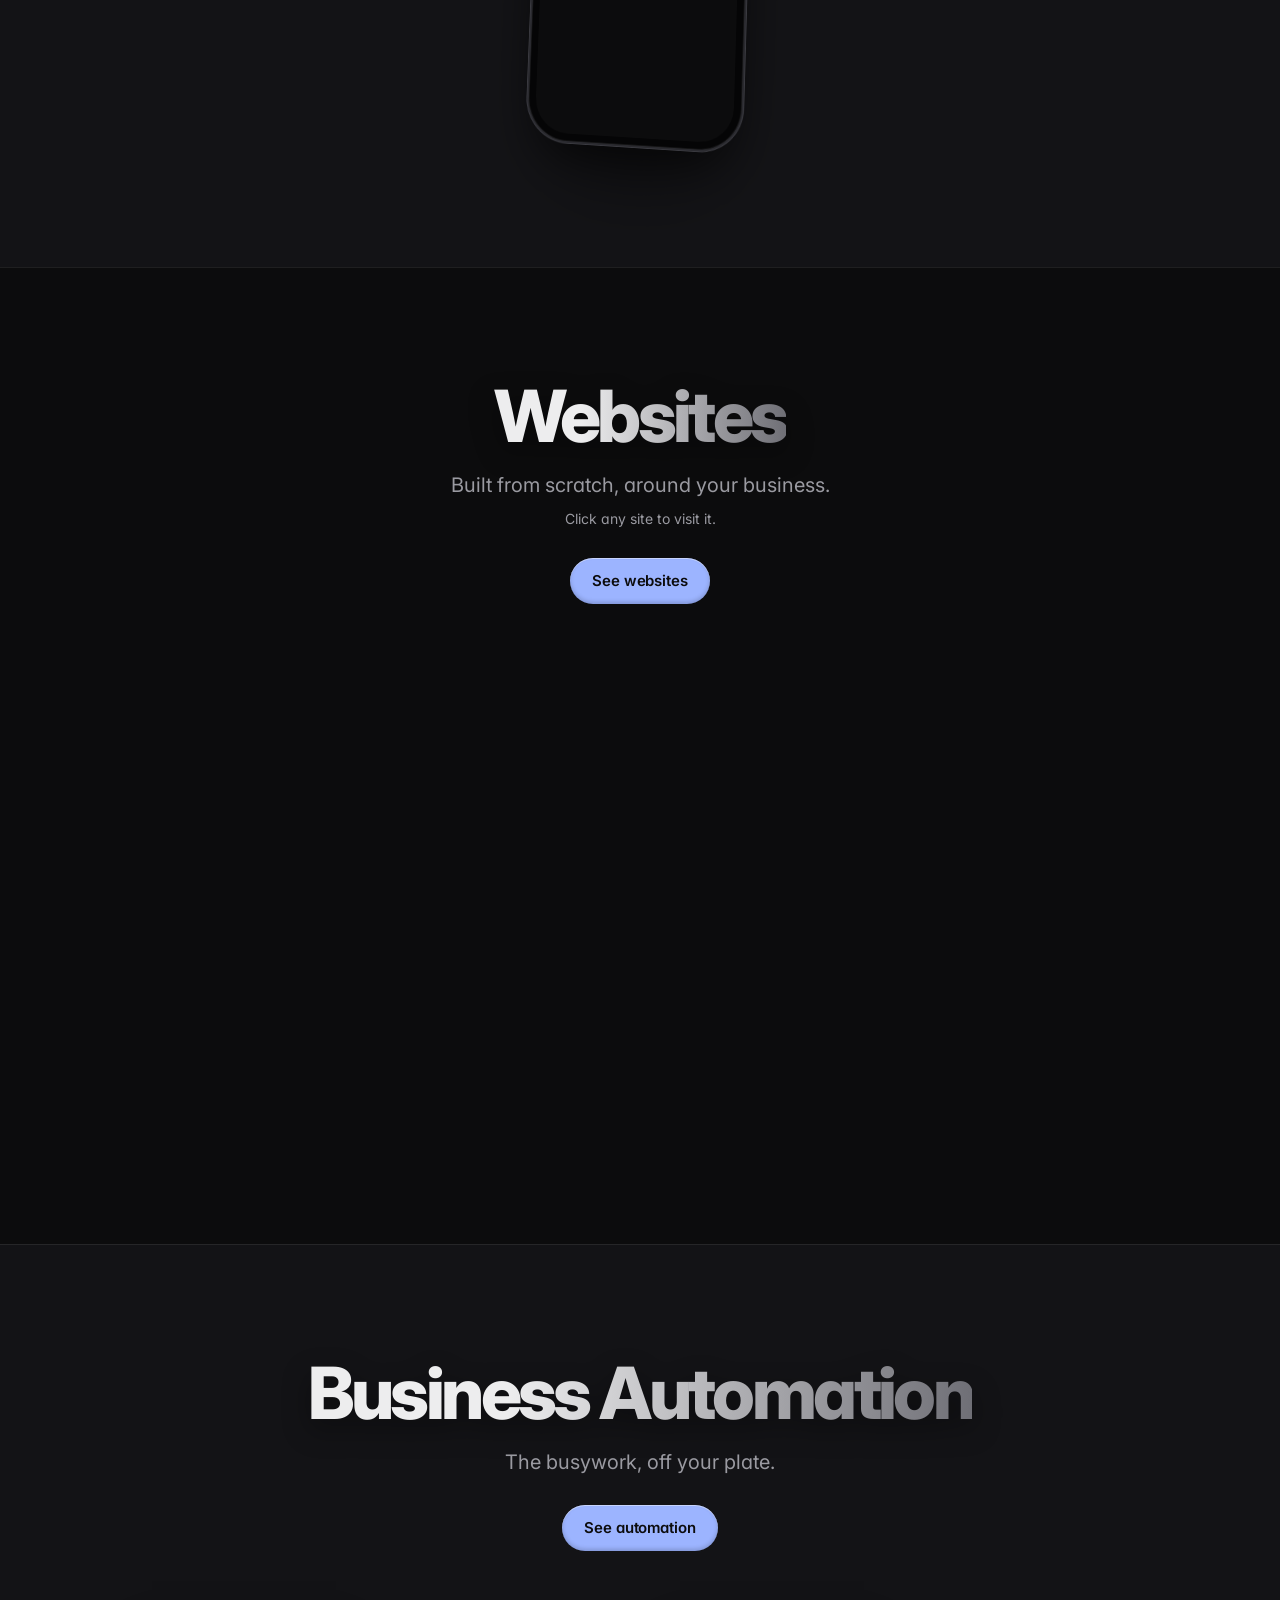
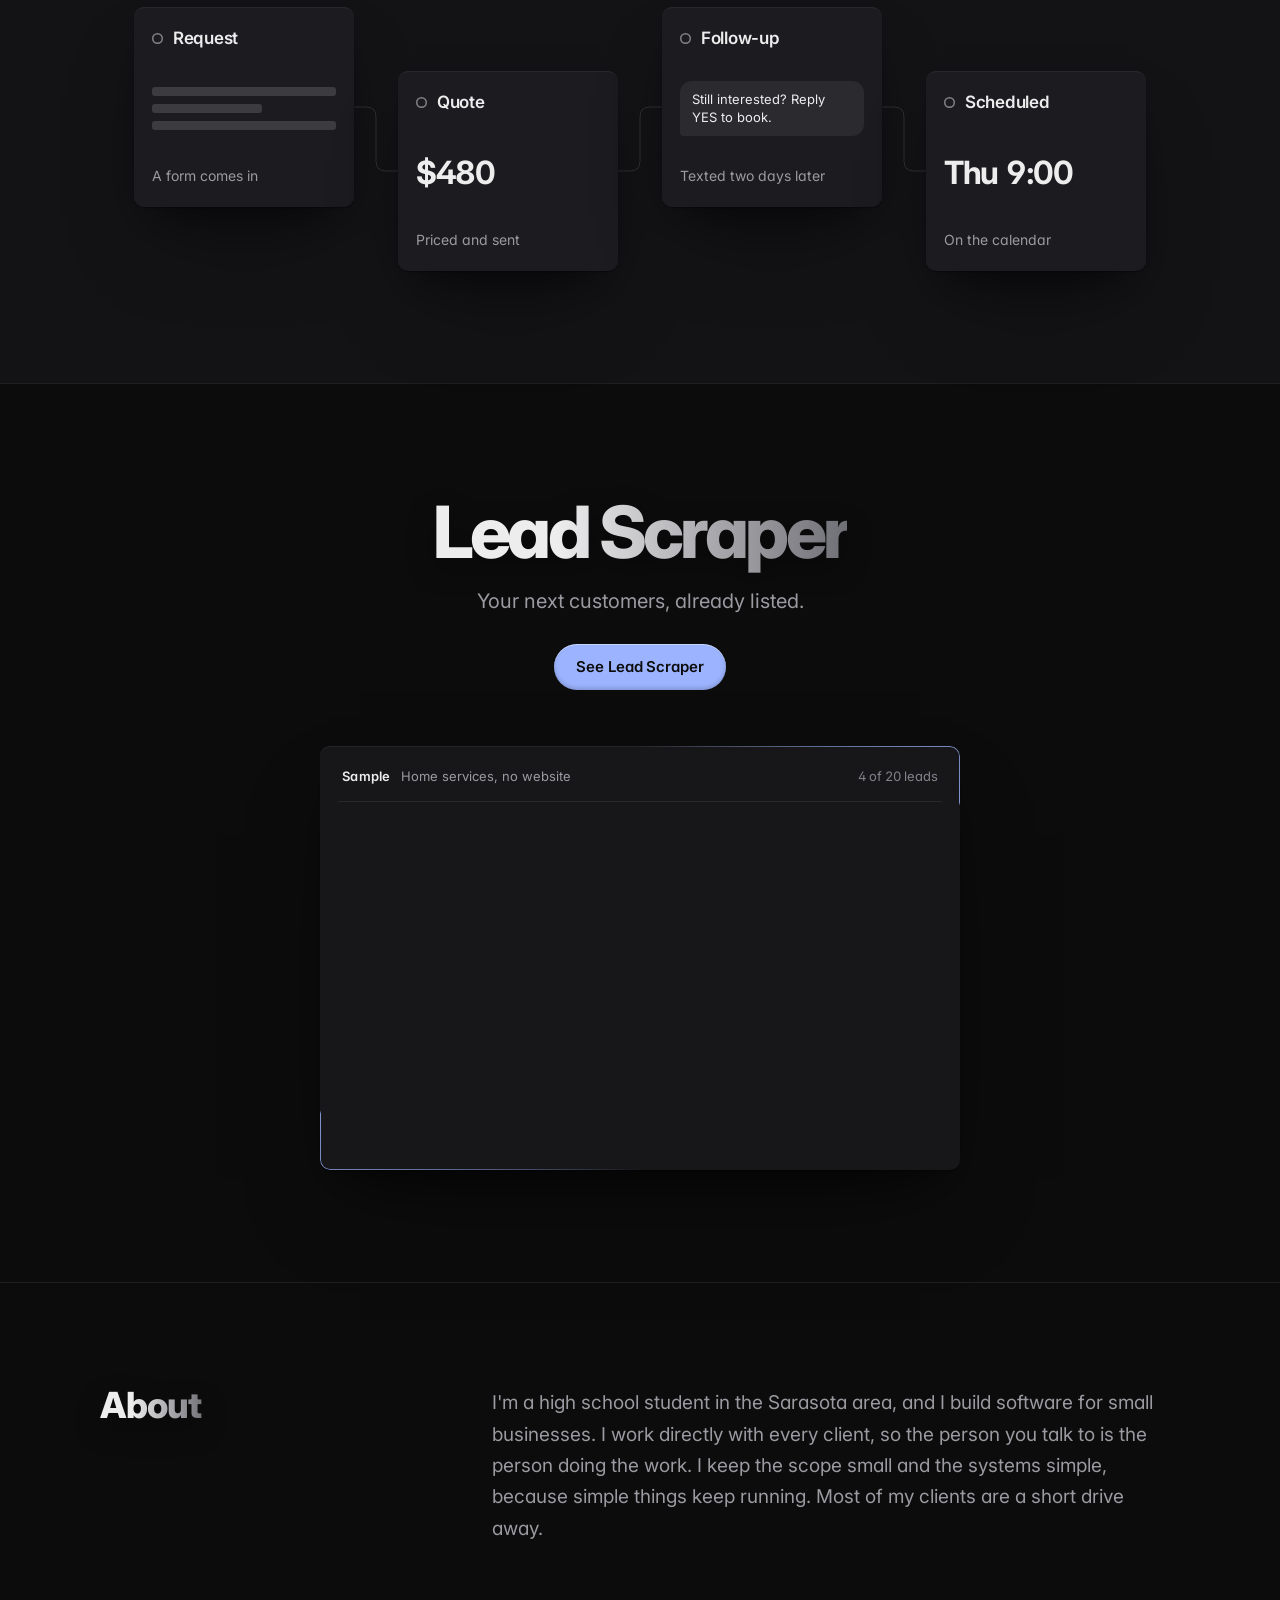
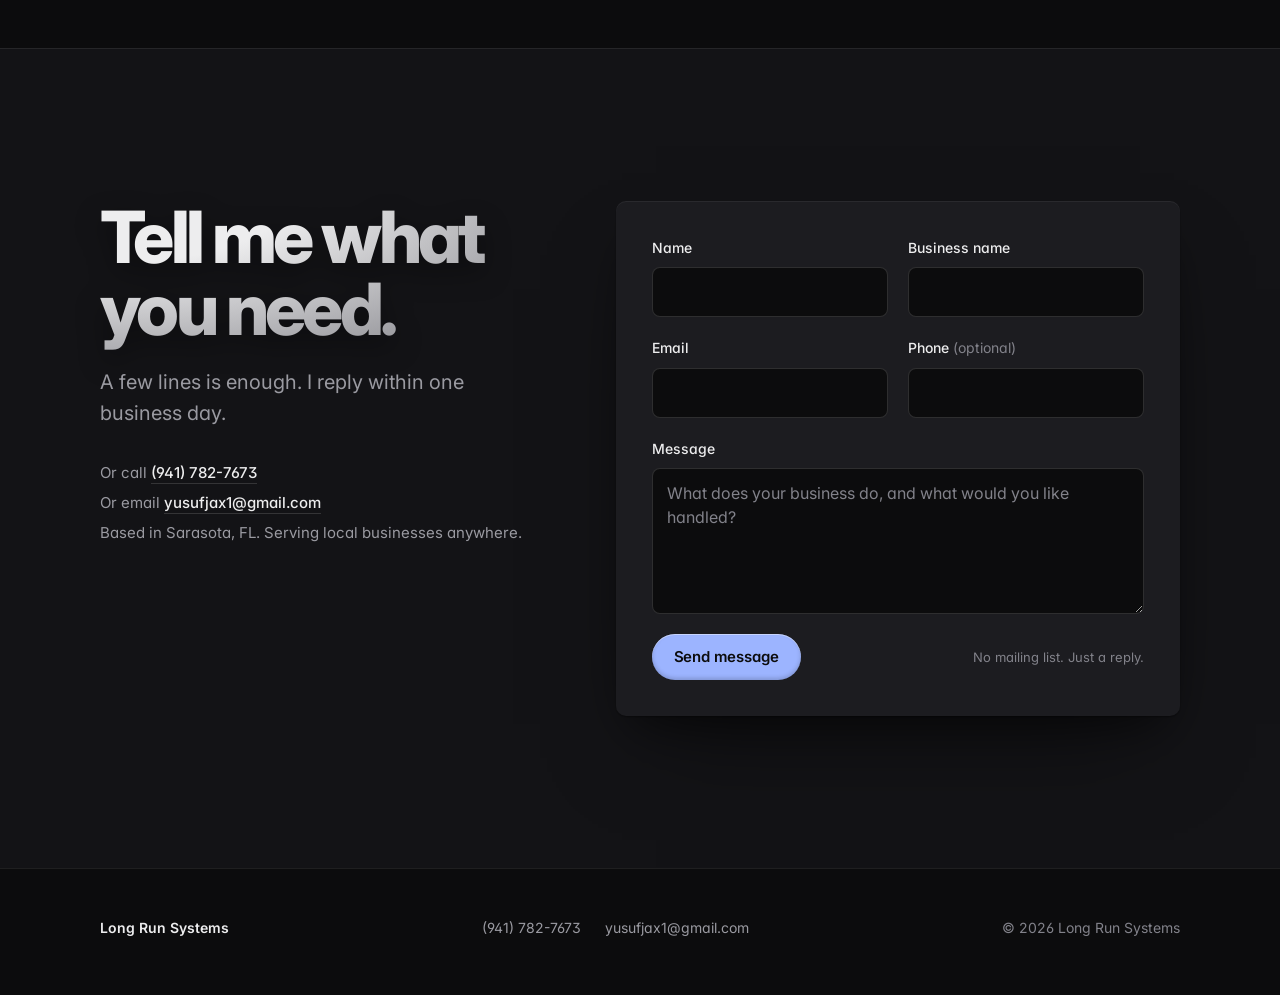
==== commit 42cbb3d6: "Portfolio page, vertical gallery, automation hero fit, glass hero boxes, website prices - Examples i" ====
--- a/index.html
+++ b/index.html
@@ -97,7 +97,7 @@
         <li class="nav-section"><a class="header-link" href="websites/">Websites</a></li>
         <li class="nav-section"><a class="header-link" href="automation/">Automation</a></li>
         <li class="nav-section"><a class="header-link" href="lead-scraper/">Lead Scraper</a></li>
-        <li class="nav-section"><a class="header-link" href="examples/">Examples</a></li>
+        <li class="nav-section"><a class="header-link" href="portfolio/">Portfolio</a></li>
         <li class="nav-section"><a class="header-link" href="faq/">FAQ</a></li>
         <li><a class="header-link" href="contact/">Get in touch</a></li>
       </ul>
--- a/styles.css
+++ b/styles.css
@@ -1842,7 +1842,19 @@
     container-type: inline-size; /* the automation boxes stack by this width */
   }
   .hero-fit { transform-origin: center; }
-  .hero-visual .flow { width: 340px; }
+  /* Automation: the whole column, with wider boxes set further apart than
+     the home page's narrow layout */
+  .hero-visual .flow {
+    --gap: 34px;
+    width: min(560px, 100cqw);
+    max-width: none;
+  }
+  .hero-visual .flow > .flow-node:nth-of-type(n) { width: 60%; }
+  .hero-visual .flow-node { padding: 18px 22px 20px; }
+  .hero-visual .flow-label { font-size: 1.125rem; }
+  .hero-visual .flow-value { font-size: 1.875rem; }
+  .hero-visual .flow-text { font-size: 0.875rem; }
+  .hero-visual .flow-detail { font-size: 0.9375rem; }
   .hero-visual .leads { width: min(560px, 100cqw); }
   /* The gallery fills the box; its keyboard links show over its foot */
   .hero-visual .cg { --cg-height: 100%; }
@@ -1851,6 +1863,30 @@
     left: 0;
     right: 0;
     bottom: 0;
+  }
+}
+
+/* ---------- Liquid glass: the automation hero's boxes and the Lead Scraper
+   hero's box only ----------
+   Same size, radius, layout, beam and animation as everywhere else; only
+   the surface changes. The hero smoke shows through, blurred (8px) and a
+   little more saturated, under a dark fill with a faint white tint so the
+   text stays readable. A 1px highlight on the inner top and left edges and
+   a soft outer shadow give it an edge. The beam (::after, z-index 2) draws
+   on top of the glass. Browsers without backdrop-filter keep the solid
+   panel above. */
+@supports ((-webkit-backdrop-filter: blur(8px)) or (backdrop-filter: blur(8px))) {
+  .hero-visual .flow-node,
+  .hero-visual .leads {
+    background:
+      linear-gradient(rgba(255, 255, 255, 0.05), rgba(255, 255, 255, 0.05)),
+      rgba(14, 14, 16, 0.5);
+    -webkit-backdrop-filter: blur(8px) saturate(140%);
+    backdrop-filter: blur(8px) saturate(140%);
+    box-shadow:
+      inset 1px 1px 0 rgba(255, 255, 255, 0.16),
+      0 1px 2px rgba(0, 0, 0, 0.25),
+      0 20px 44px -18px rgba(0, 0, 0, 0.55);
   }
 }
 
--- a/gallery.css
+++ b/gallery.css
@@ -58,6 +58,14 @@
 }
 .cg-end--l { left: 0; }
 .cg-end--r { right: 0; }
+/* Vertical gallery (data-direction="up"): the covers sit over the top and
+   bottom fades, and each tile's rounded corners are on its first and last
+   (top and bottom) strips. */
+.cg-end--t,
+.cg-end--b { left: 0; right: 0; bottom: auto; }
+.cg-end--b { top: auto; bottom: 0; }
+.cg--vertical .cg-slice:first-child { border-radius: var(--radius-sm, 8px) var(--radius-sm, 8px) 0 0; }
+.cg--vertical .cg-slice:last-child { border-radius: 0 0 var(--radius-sm, 8px) var(--radius-sm, 8px); }
 
 /* Plain links to the same sites, for keyboard and screen reader users.
    Hidden until one of them has focus, then shown under the gallery. */
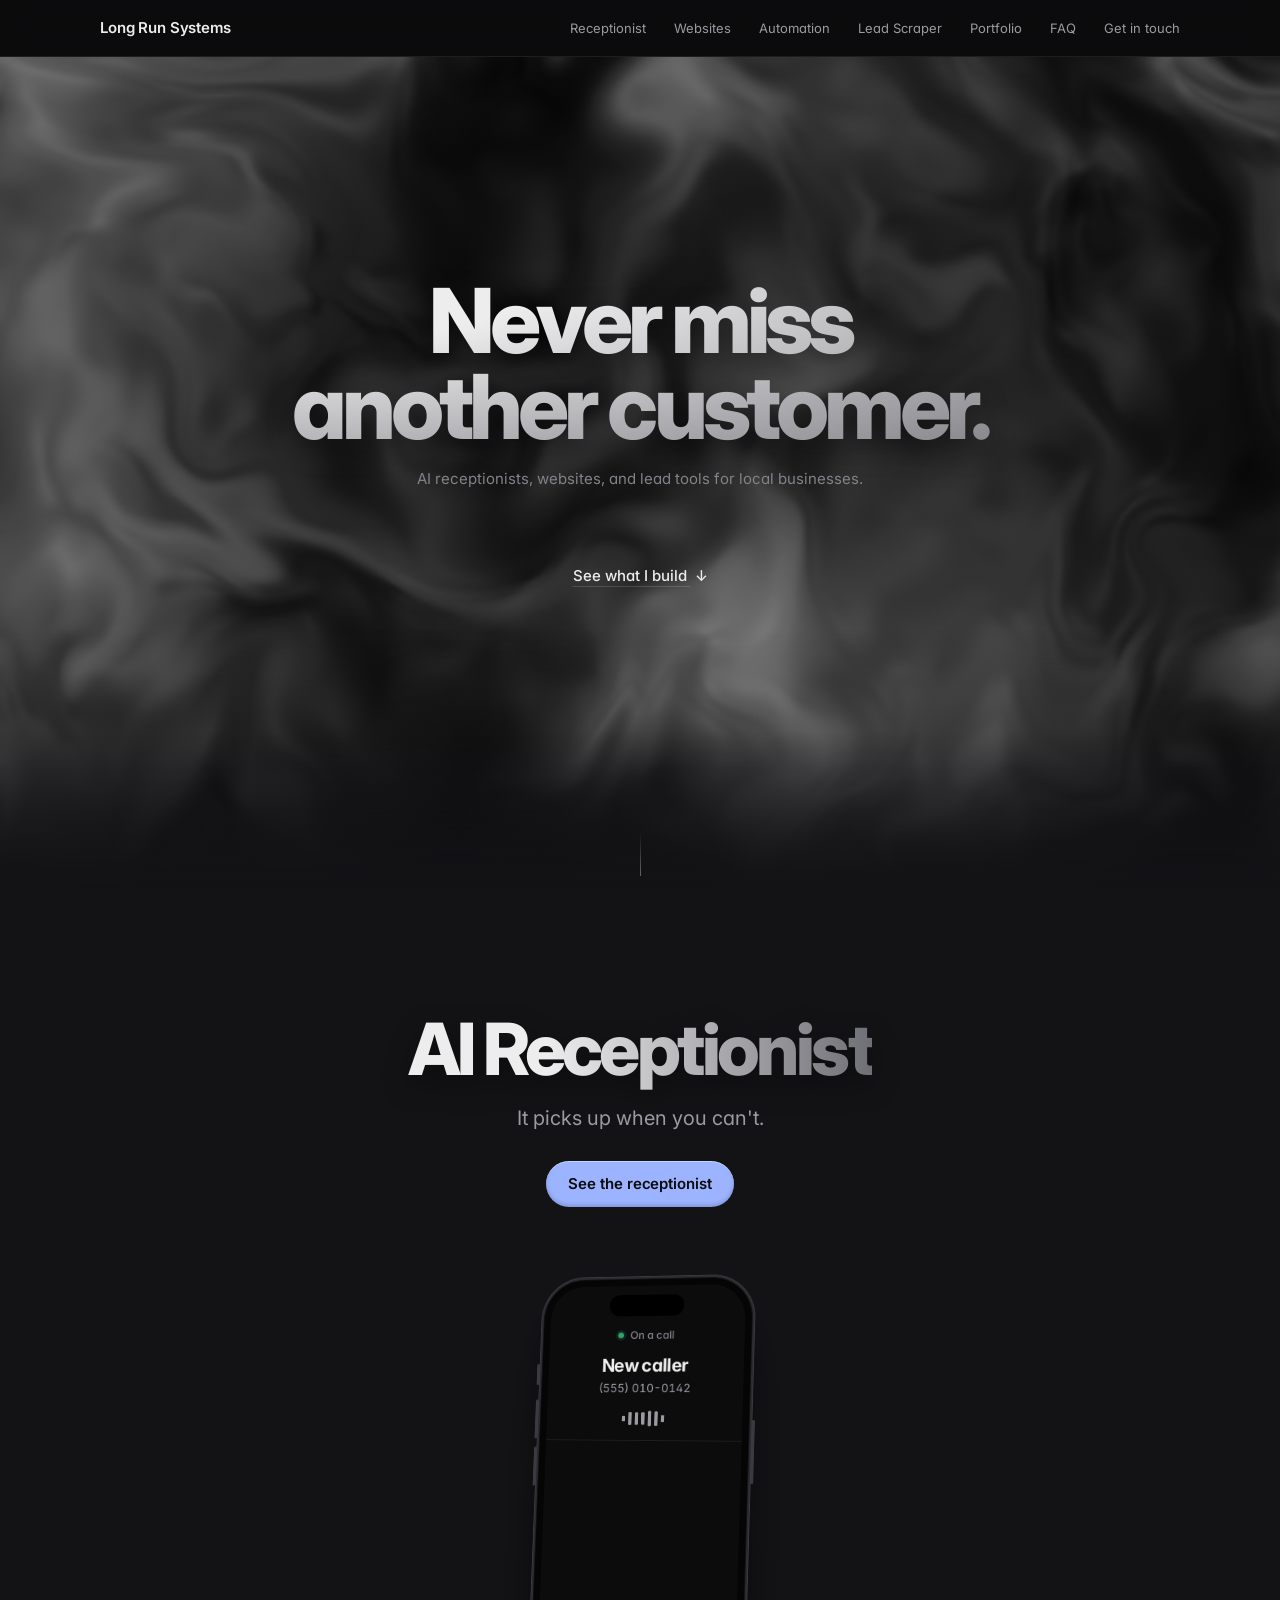
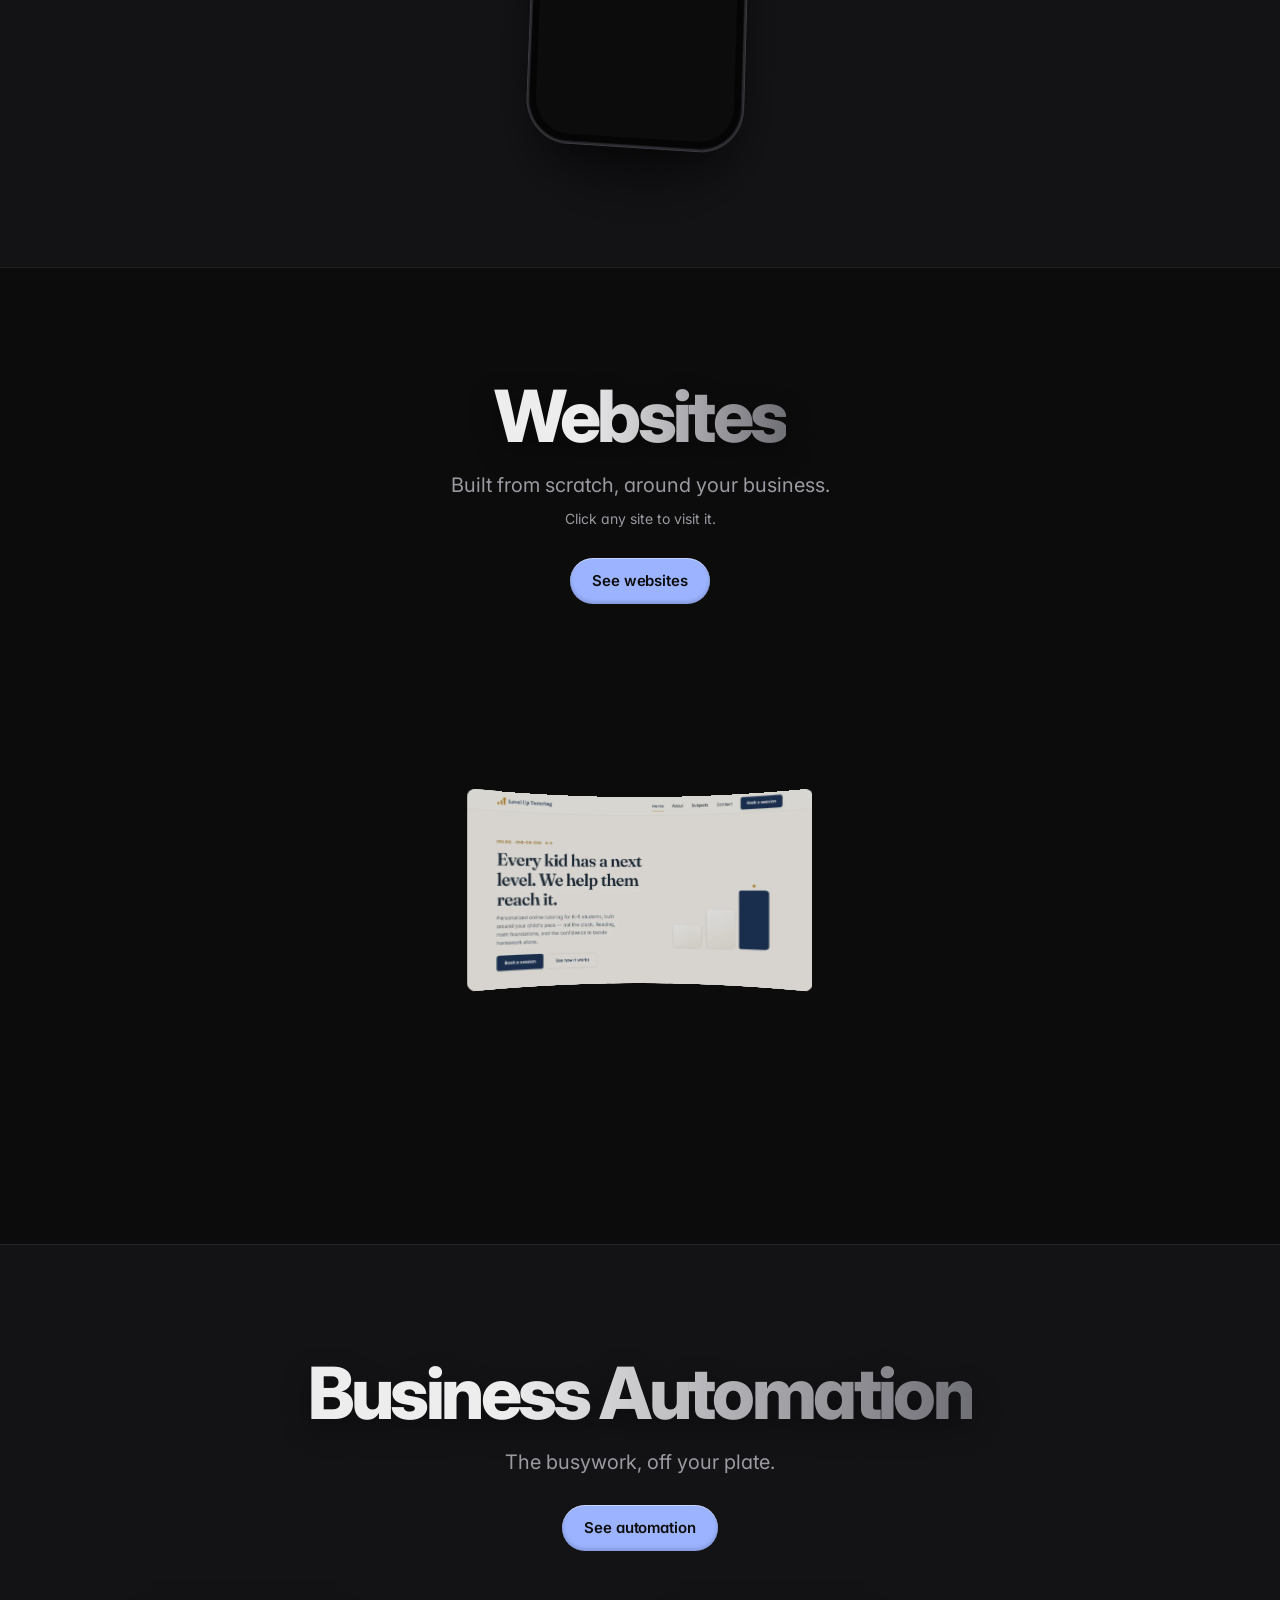
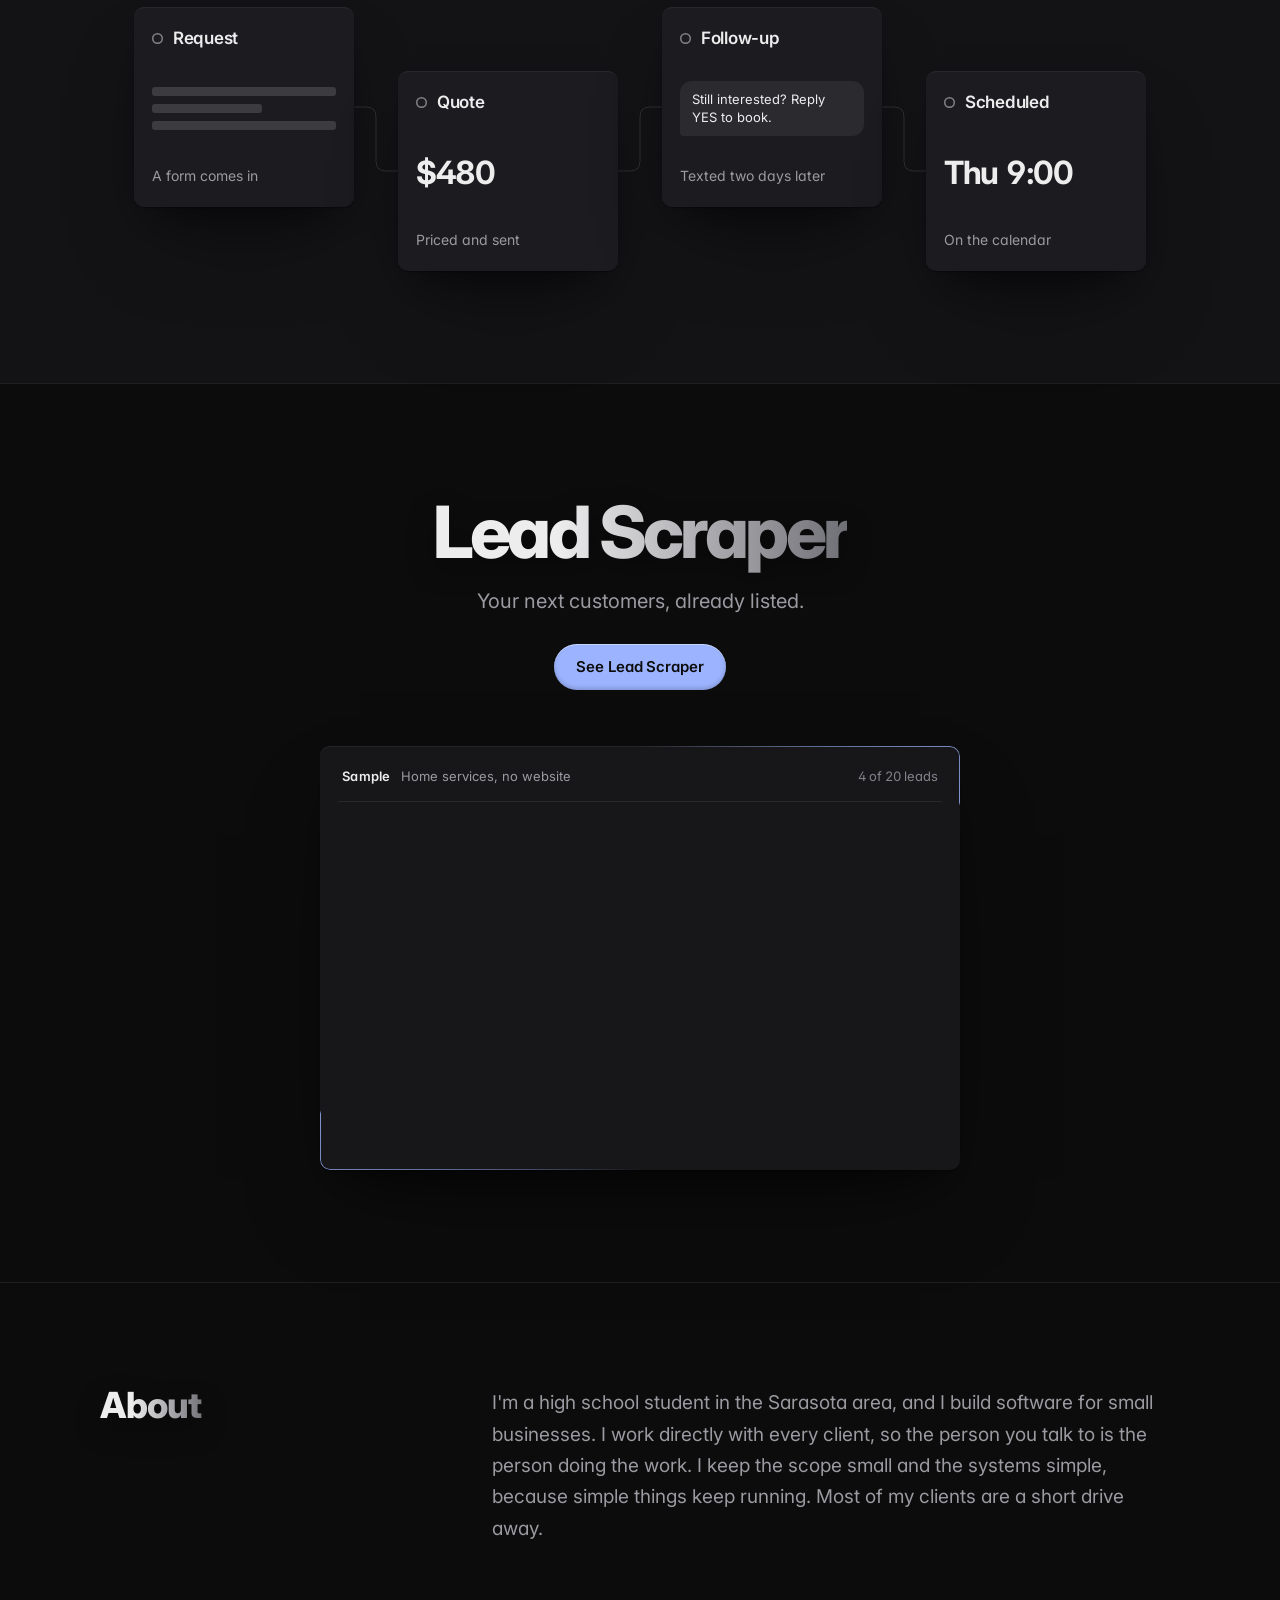
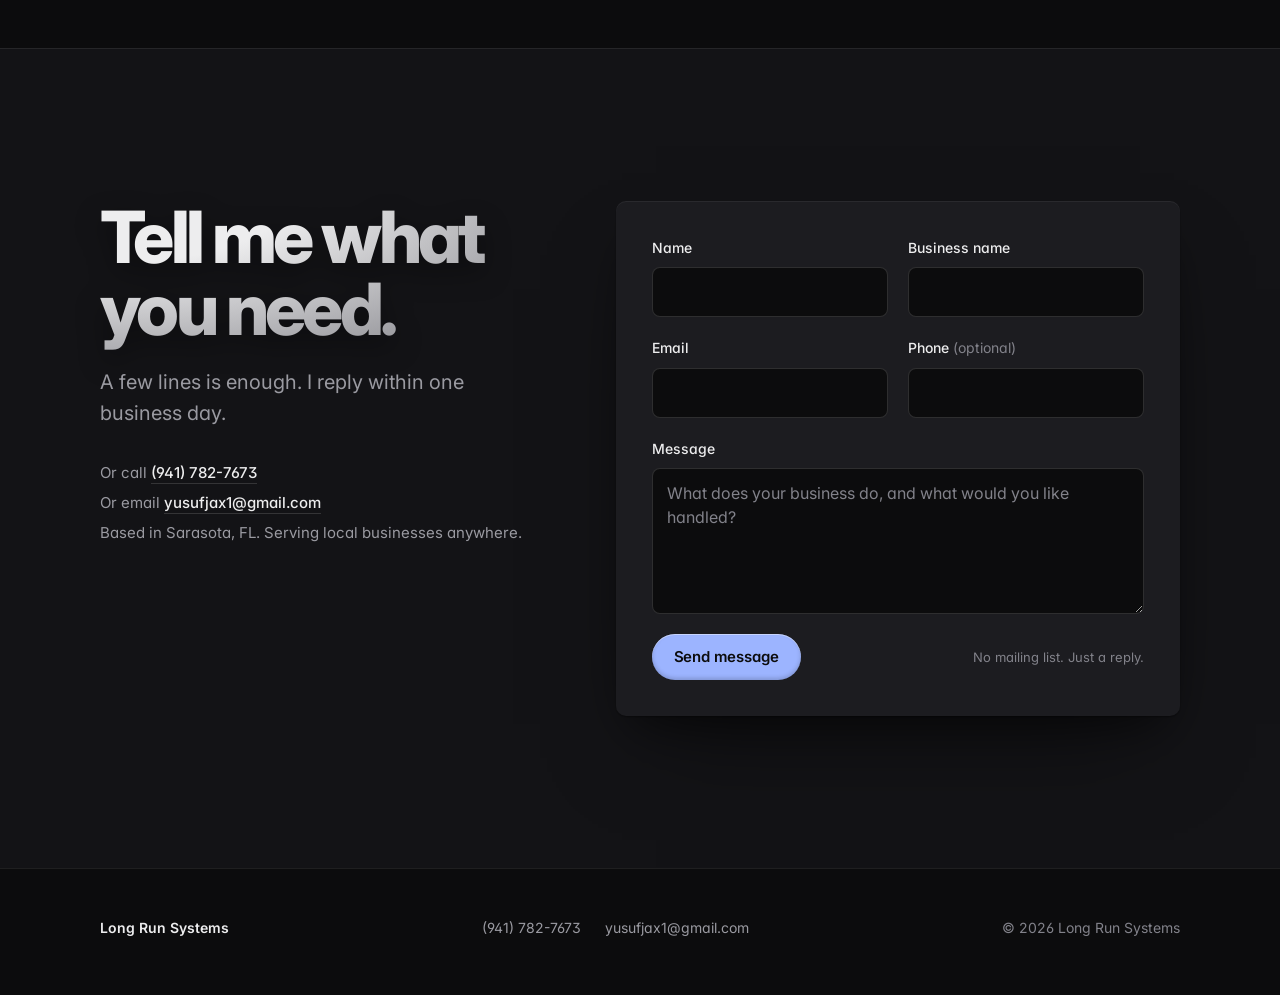
==== commit e1c856a1: "Gallery: thicker middle on phones and in the websites hero - Home gallery: the middle tile grows by " ====
--- a/index.html
+++ b/index.html
@@ -152,7 +152,7 @@
       </div>
     </div>
     <div class="showcase-visual showcase-visual--wide reveal">
-      <div class="cg" data-curved-gallery data-narrow="1.5" data-links-label="Example sites"></div>
+      <div class="cg" data-curved-gallery data-narrow="1.735" data-links-label="Example sites"></div>
     </div>
   </section>
 
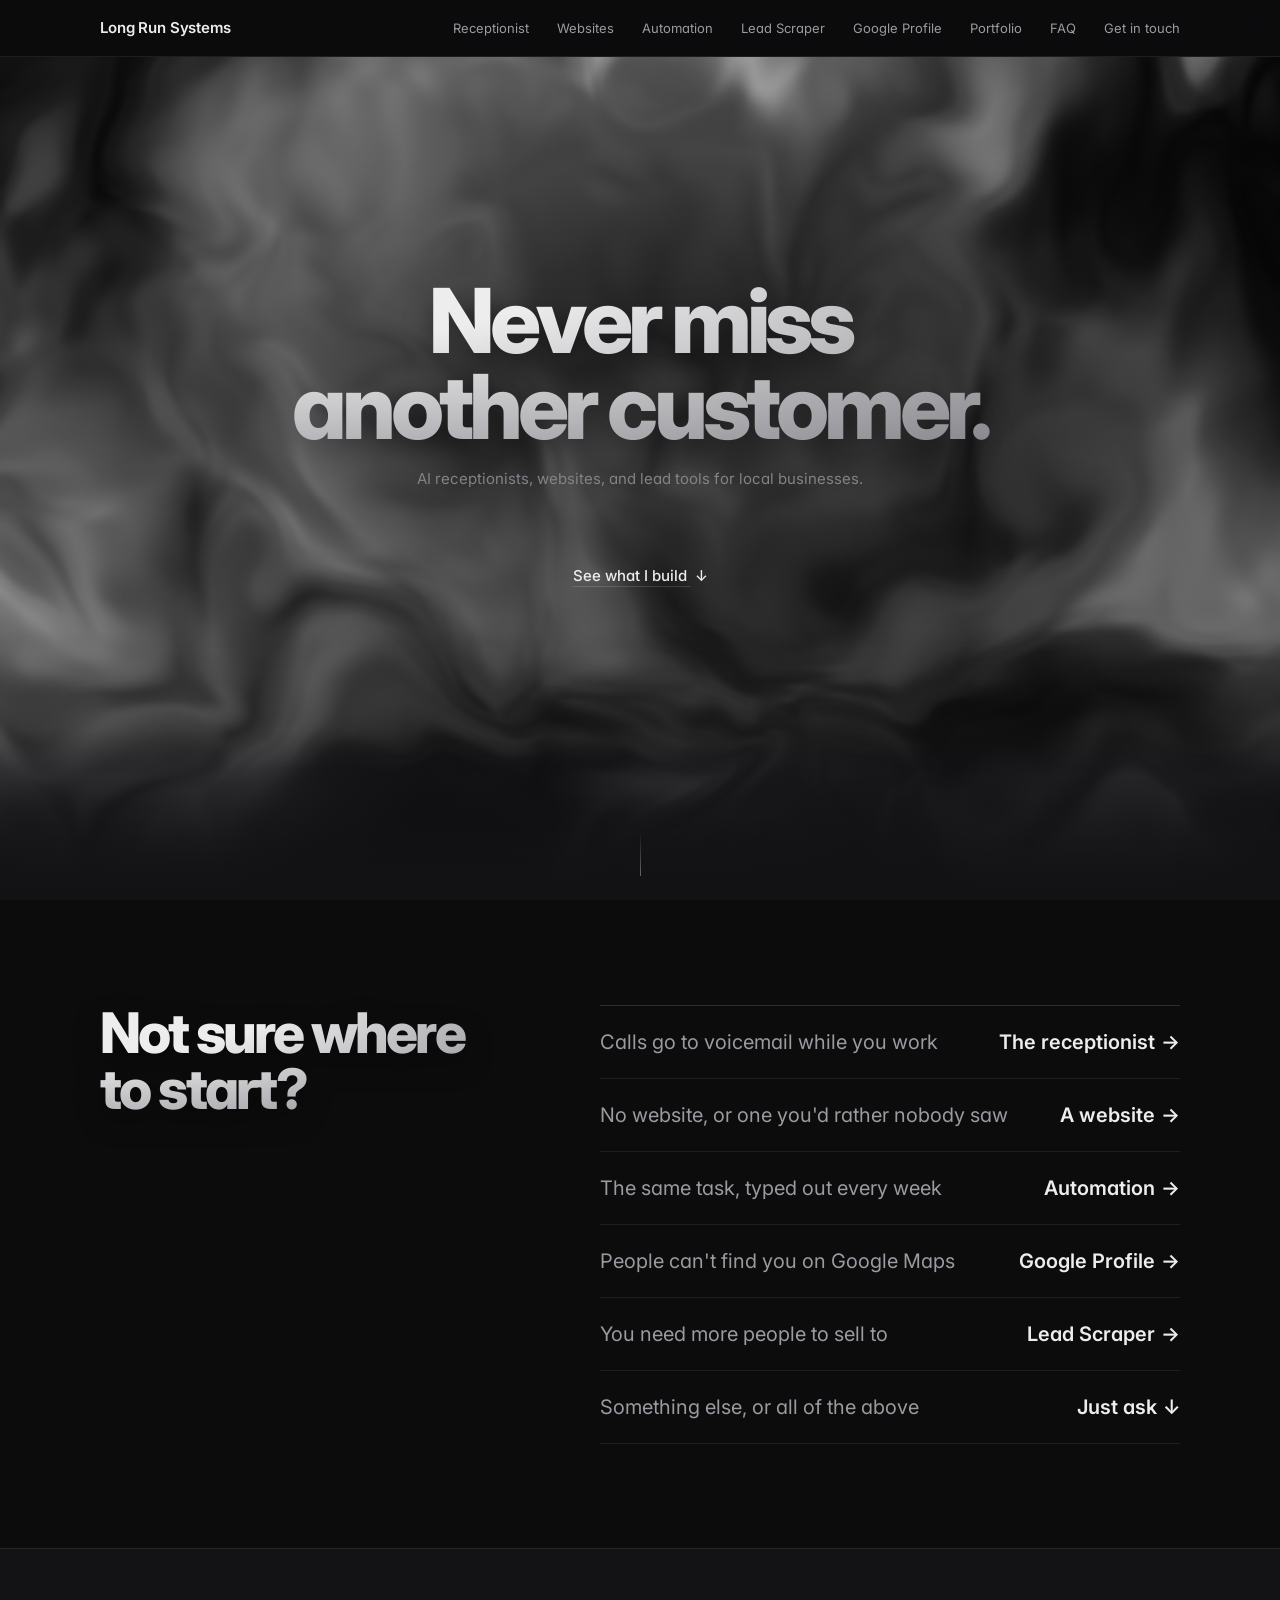
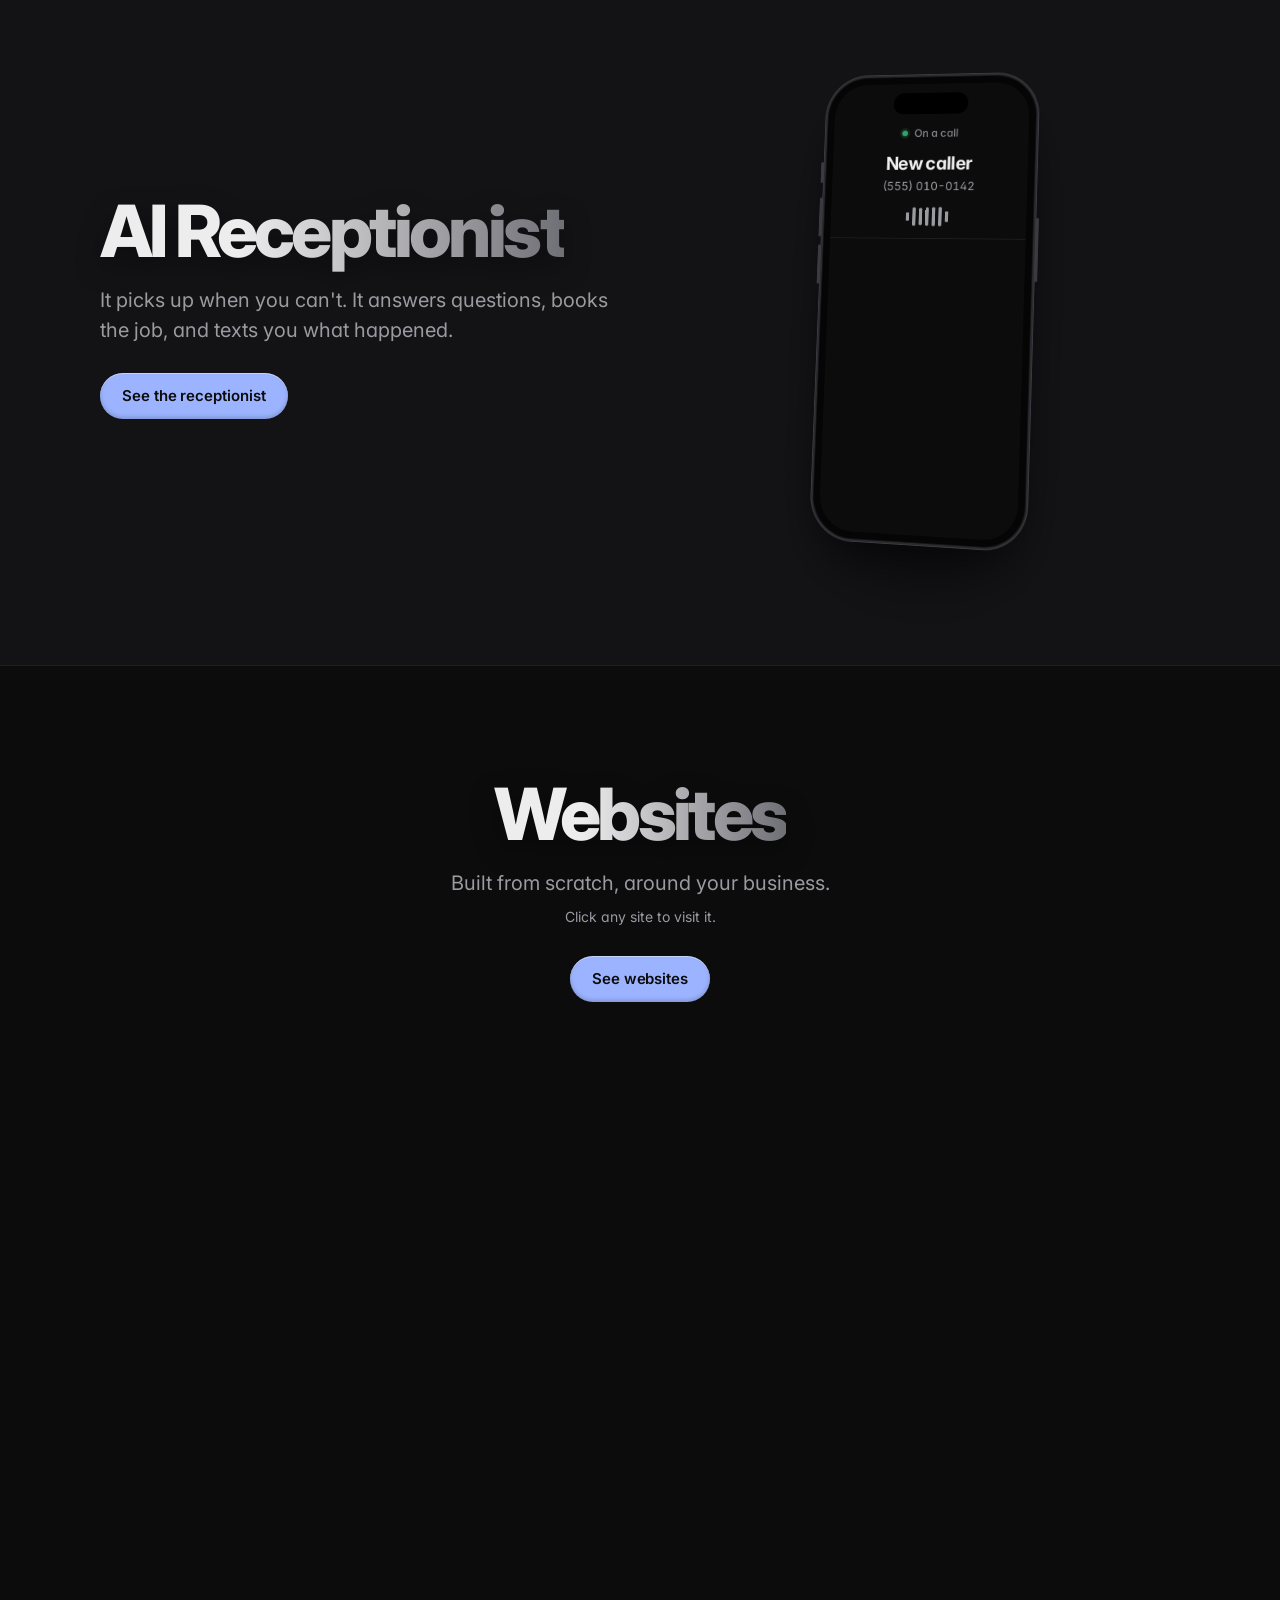
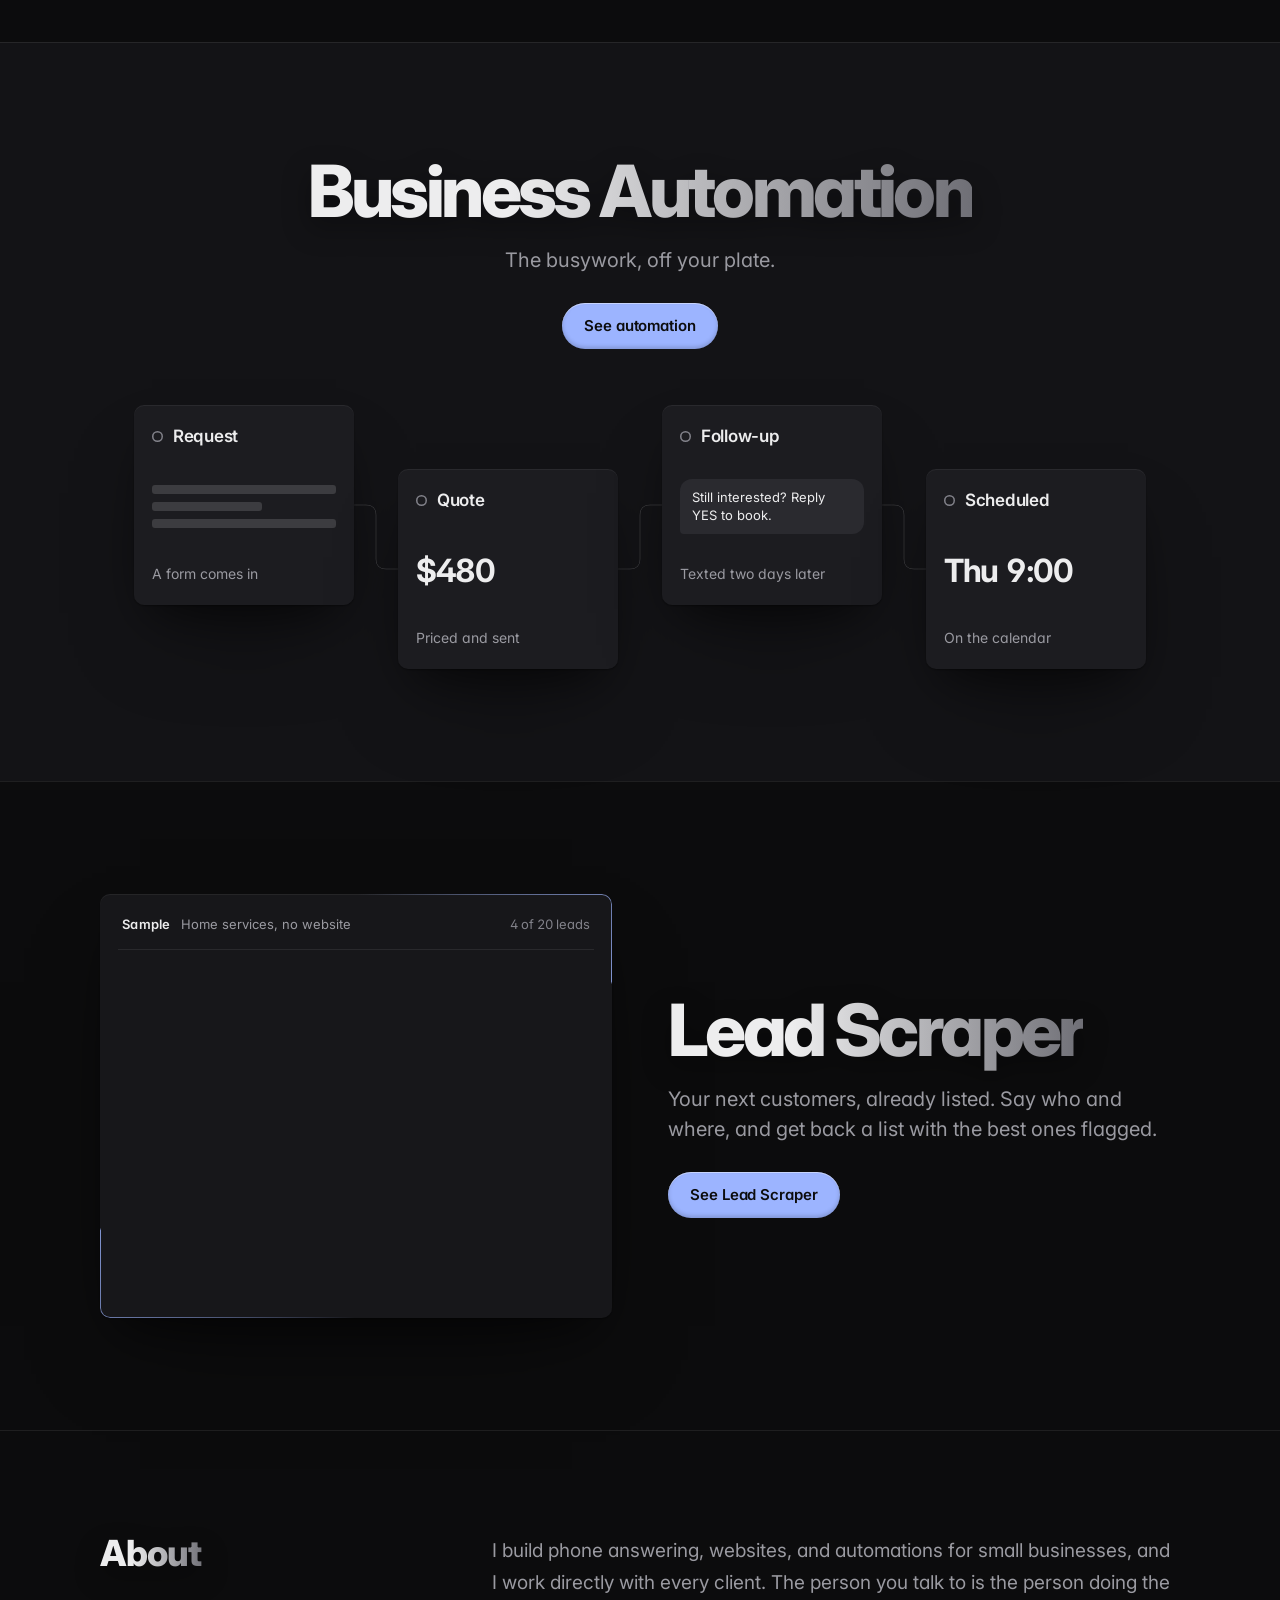
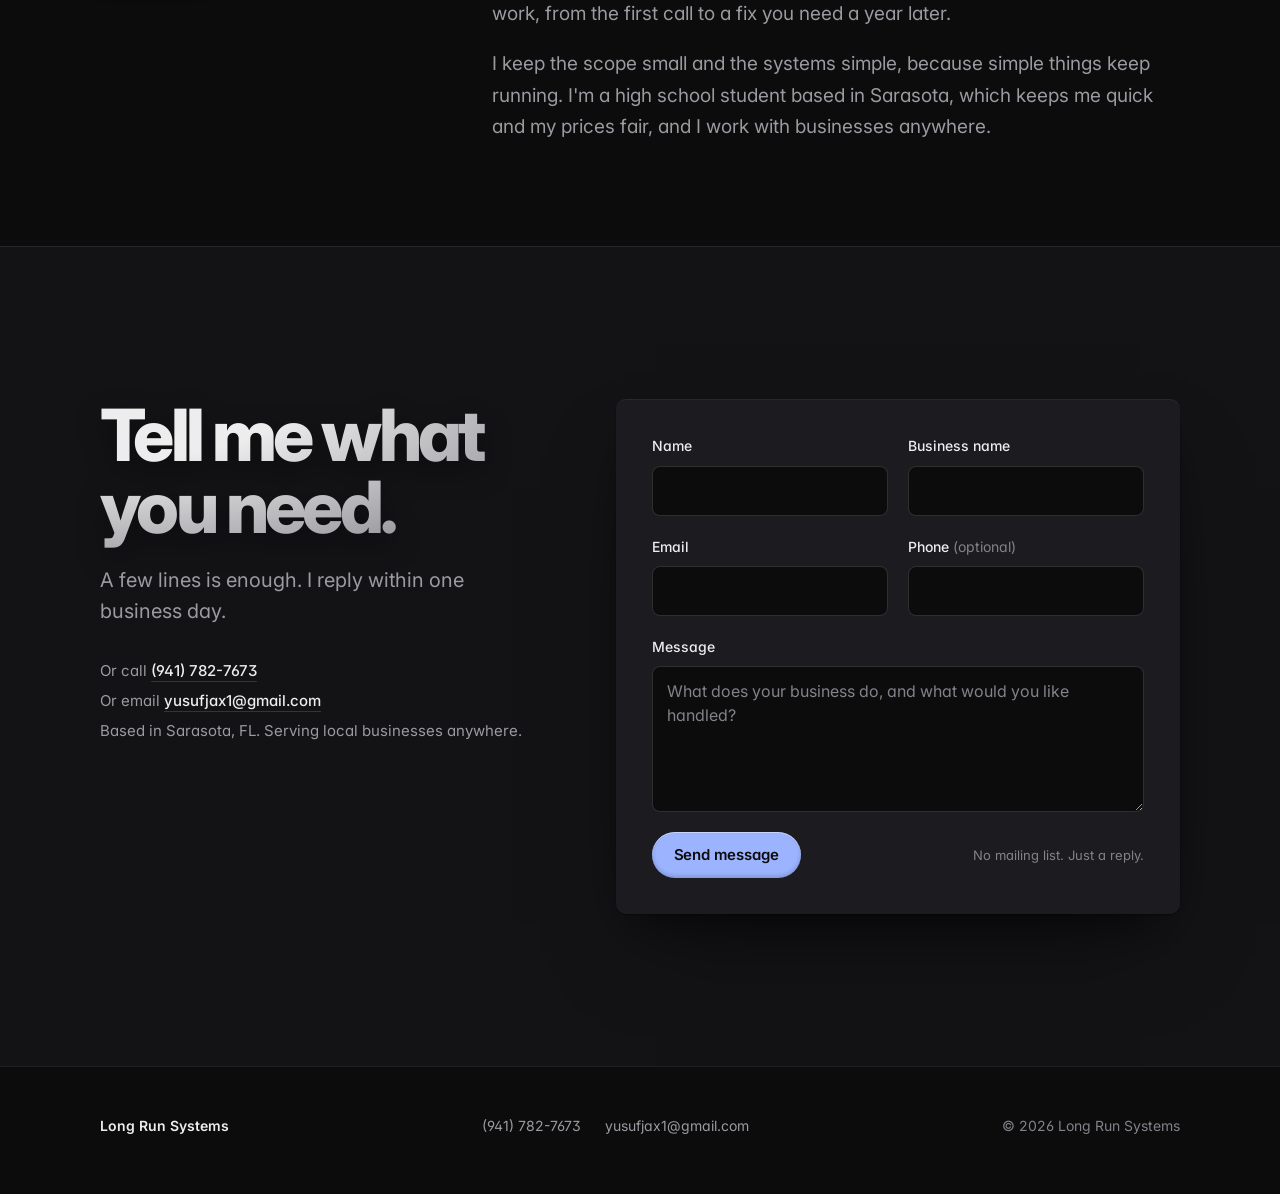
==== commit f8df59e8: "Redesign: replace box grids, add Google Profile page - craft.css: split layouts, annotated call, led" ====
--- a/index.html
+++ b/index.html
@@ -48,6 +48,7 @@
         "itemListElement": [
           { "@type": "Offer", "itemOffered": { "@type": "Service", "name": "AI Phone Receptionist", "url": "https://longrunsystems.com/receptionist/", "provider": { "@id": "https://longrunsystems.com/#business" } } },
           { "@type": "Offer", "itemOffered": { "@type": "Service", "name": "Custom Website Design", "url": "https://longrunsystems.com/websites/", "provider": { "@id": "https://longrunsystems.com/#business" } } },
+          { "@type": "Offer", "itemOffered": { "@type": "Service", "name": "Google Business Profile Setup", "url": "https://longrunsystems.com/google-profile/", "provider": { "@id": "https://longrunsystems.com/#business" } } },
           { "@type": "Offer", "itemOffered": { "@type": "Service", "name": "Business Automation", "url": "https://longrunsystems.com/automation/", "provider": { "@id": "https://longrunsystems.com/#business" } } }
         ]
       }
@@ -84,6 +85,7 @@
 <link href="https://fonts.googleapis.com/css2?family=Inter:wght@400;500;600;700;800&display=swap" rel="stylesheet">
 <link rel="stylesheet" href="styles.css">
 <link rel="stylesheet" href="gallery.css">
+<link rel="stylesheet" href="craft.css">
 </head>
 <body>
 <a class="skip-link" href="#main">Skip to content</a>
@@ -97,6 +99,7 @@
         <li class="nav-section"><a class="header-link" href="websites/">Websites</a></li>
         <li class="nav-section"><a class="header-link" href="automation/">Automation</a></li>
         <li class="nav-section"><a class="header-link" href="lead-scraper/">Lead Scraper</a></li>
+        <li class="nav-section"><a class="header-link" href="google-profile/">Google Profile</a></li>
         <li class="nav-section"><a class="header-link" href="portfolio/">Portfolio</a></li>
         <li class="nav-section"><a class="header-link" href="faq/">FAQ</a></li>
         <li><a class="header-link" href="contact/">Get in touch</a></li>
@@ -113,10 +116,26 @@
       <div class="reveal"><h1 id="hero-title">Never miss <span class="tone">another customer.</span></h1></div>
       <p class="hero-sub reveal">AI receptionists, websites, and lead tools for local businesses.</p>
       <div class="actions reveal">
-        <a class="quiet-link" href="#receptionist">See what I build <span class="arrow" aria-hidden="true">&darr;</span></a>
+        <a class="quiet-link" href="#start">See what I build <span class="arrow" aria-hidden="true">&darr;</span></a>
       </div>
     </div>
     <span class="scroll-cue" aria-hidden="true"></span>
+  </section>
+
+
+  <!-- WHERE TO START: for visitors who know the problem but not the fix -->
+  <section class="section section--snug" id="start" aria-labelledby="start-title">
+    <div class="container route">
+      <div class="reveal"><h2 id="start-title">Not sure <span class="tone">where to start?</span></h2></div>
+      <ul class="route-list reveal" role="list">
+        <li><a href="receptionist/"><span>Calls go to voicemail while you work</span><strong>The receptionist<span class="arrow" aria-hidden="true">&rarr;</span></strong></a></li>
+        <li><a href="websites/"><span>No website, or one you'd rather nobody saw</span><strong>A website<span class="arrow" aria-hidden="true">&rarr;</span></strong></a></li>
+        <li><a href="automation/"><span>The same task, typed out every week</span><strong>Automation<span class="arrow" aria-hidden="true">&rarr;</span></strong></a></li>
+        <li><a href="google-profile/"><span>People can't find you on Google Maps</span><strong>Google Profile<span class="arrow" aria-hidden="true">&rarr;</span></strong></a></li>
+        <li><a href="lead-scraper/"><span>You need more people to sell to</span><strong>Lead Scraper<span class="arrow" aria-hidden="true">&rarr;</span></strong></a></li>
+        <li><a href="#contact"><span>Something else, or all of the above</span><strong>Just ask<span class="arrow" aria-hidden="true">&darr;</span></strong></a></li>
+      </ul>
+    </div>
   </section>
 
   <!-- 2. AI RECEPTIONIST
@@ -125,13 +144,14 @@
        scenarios, examples and searches are in showcase.js, which plays them
        only while each one is on screen. -->
   <section class="section section--band showcase" id="receptionist" aria-labelledby="receptionist-title">
-    <div class="container center">
-      <div class="reveal"><h2 id="receptionist-title">AI Receptionist</h2></div>
-      <p class="showcase-line reveal">It picks up when you can't.</p>
-      <div class="actions showcase-actions reveal">
-        <a class="btn" href="receptionist/">See the receptionist</a>
-      </div>
-
+    <div class="container showcase-split">
+      <div>
+        <div class="reveal"><h2 id="receptionist-title">AI Receptionist</h2></div>
+        <p class="showcase-line reveal">It picks up when you can't. It answers questions, books the job, and texts you what happened.</p>
+        <div class="actions showcase-actions reveal">
+          <a class="btn" href="receptionist/">See the receptionist</a>
+        </div>
+      </div>
       <div class="showcase-visual reveal">
         <div class="phone-stage" data-play data-showcase="call" aria-hidden="true"></div>
       </div>
@@ -174,13 +194,14 @@
   <!-- 5. LEAD SCRAPER
        Sample data only: the names and 555 numbers are made up. -->
   <section class="section showcase" id="lead-scraper" aria-labelledby="lead-scraper-title">
-    <div class="container center">
-      <div class="reveal"><h2 id="lead-scraper-title">Lead Scraper</h2></div>
-      <p class="showcase-line reveal">Your next customers, already listed.</p>
-      <div class="actions showcase-actions reveal">
-        <a class="btn" href="lead-scraper/">See Lead Scraper</a>
-      </div>
-
+    <div class="container showcase-split showcase-split--flip">
+      <div>
+        <div class="reveal"><h2 id="lead-scraper-title">Lead Scraper</h2></div>
+        <p class="showcase-line reveal">Your next customers, already listed. Say who and where, and get back a list with the best ones flagged.</p>
+        <div class="actions showcase-actions reveal">
+          <a class="btn" href="lead-scraper/">See Lead Scraper</a>
+        </div>
+      </div>
       <div class="showcase-visual reveal">
         <div class="leads beam" data-play data-showcase="leads" aria-hidden="true"></div>
       </div>
@@ -192,7 +213,8 @@
     <div class="container about-grid">
       <div class="reveal"><h2 id="about-title">About</h2></div>
       <div class="about-text reveal">
-        <p>I'm a high school student in the Sarasota area, and I build software for small businesses. I work directly with every client, so the person you talk to is the person doing the work. I keep the scope small and the systems simple, because simple things keep running. Most of my clients are a short drive away.</p>
+        <p>I build phone answering, websites, and automations for small businesses, and I work directly with every client. The person you talk to is the person doing the work, from the first call to a fix you need a year later.</p>
+        <p>I keep the scope small and the systems simple, because simple things keep running. I'm a high school student based in Sarasota, which keeps me quick and my prices fair, and I work with businesses anywhere.</p>
       </div>
     </div>
   </section>
--- a/styles.css
+++ b/styles.css
@@ -1550,7 +1550,7 @@
   fill: none;
   stroke: var(--accent);
   stroke-width: 3;
-  stroke-linecap: round;
+  stroke-linecap: butt; /* butt, so the dash is cut clean at a box edge */
 }
 .flow-streak path:nth-child(1) { opacity: 0.25; }
 .flow-streak path:nth-child(2) { opacity: 0.55; }
--- a/craft.css
+++ b/craft.css
@@ -0,0 +1,495 @@
+/* ==========================================================================
+   craft.css: layouts that replace the repeated box grids.
+   Loaded after styles.css on every page. Uses the same tokens, so it follows
+   the dark bands and the light (.section--light) bands on its own.
+   No glows. Depth comes only from --panel-shadow, as elsewhere.
+   ========================================================================== */
+
+/* ---------- Split: copy on one side, one object on the other ----------
+   Left-aligned on purpose, so the page stops reading as a column of
+   centered blocks. .split--flip puts the object first on wide screens. */
+.split {
+  display: grid;
+  gap: clamp(48px, 7vw, 72px);
+  align-items: center;
+}
+.split-copy h2 { font-size: clamp(2rem, 6vw, 3.5rem); }
+.split-copy .lede { margin-top: 18px; }
+.split-object { display: flex; justify-content: center; }
+@media (min-width: 900px) {
+  .split { grid-template-columns: 1.08fr 1fr; gap: 64px; }
+  .split--flip { grid-template-columns: 1fr 1.08fr; }
+  .split--flip .split-object { order: -1; }
+  .split-object { justify-content: flex-end; }
+  .split--flip .split-object { justify-content: flex-start; }
+}
+
+/* Run-in points: the bold opening sentence carries the point, the rest of
+   the paragraph supports it. Replaces three boxes with one readable column. */
+.runin {
+  margin-top: 32px;
+  max-width: 31em;
+  display: grid;
+  gap: 18px;
+}
+.runin p {
+  color: var(--text-muted);
+  font-size: 1.0625rem;
+  line-height: 1.6;
+  text-wrap: pretty;
+}
+.runin strong { color: var(--text); font-weight: 600; }
+
+/* ---------- Object: lock screen content (inside .lock-phone) ---------- */
+.lock-date { font-size: 0.8125rem; color: rgba(255,255,255,0.62); font-weight: 500; }
+.lock-time {
+  font-size: 4rem;
+  line-height: 1;
+  font-weight: 700;
+  letter-spacing: -0.04em;
+  margin-top: 2px;
+}
+.lock-stack { display: grid; gap: 7px; margin-top: 30px; text-align: left; }
+.note {
+  padding: 10px 12px;
+  border-radius: 16px;
+  background: rgba(255, 255, 255, 0.09);
+  font-size: 0.75rem;
+  line-height: 1.35;
+}
+.note b { display: flex; justify-content: space-between; font-weight: 600; font-size: 0.75rem; }
+.note b i { font-style: normal; font-weight: 400; color: rgba(255,255,255,0.5); }
+.note span { color: rgba(255,255,255,0.68); }
+.note:nth-child(2) { opacity: 0.86; }
+.note:nth-child(3) { opacity: 0.7; }
+.note:nth-child(4) { opacity: 0.54; }
+
+/* ---------- Object: search result page ---------- */
+.serp {
+  width: min(440px, 100%);
+  padding: 18px 20px 22px;
+  border-radius: var(--radius);
+  background: #ffffff;
+  color: #202124;
+  box-shadow: var(--panel-shadow);
+  text-align: left;
+  font-size: 0.8125rem;
+}
+.serp-bar {
+  display: flex;
+  align-items: center;
+  gap: 10px;
+  padding: 9px 14px;
+  border-radius: 999px;
+  border: 1px solid #dfe1e5;
+  color: #3c4043;
+}
+.serp-bar svg { width: 14px; height: 14px; flex: none; stroke: #9aa0a6; }
+.serp-hit { padding: 16px 0 0; }
+.serp-hit + .serp-hit { margin-top: 14px; border-top: 1px solid #eceef1; }
+.serp-url { color: #4d5156; font-size: 0.75rem; }
+.serp-title { color: #1a0dab; font-size: 1rem; line-height: 1.3; margin-top: 2px; }
+.serp-desc { color: #4d5156; margin-top: 4px; line-height: 1.45; }
+.serp-stars { color: #e7711b; letter-spacing: 1px; }
+.serp-hit--stale .serp-title { color: #681da8; }
+.serp-hit--stale { opacity: 0.78; }
+
+/* ---------- Object: the same email, sent again and again ---------- */
+.inbox {
+  width: min(440px, 100%);
+  border-radius: var(--radius);
+  background: var(--panel);
+  box-shadow: var(--panel-shadow);
+  text-align: left;
+  overflow: hidden;
+}
+.inbox-head {
+  display: flex;
+  justify-content: space-between;
+  padding: 14px 18px;
+  font-size: 0.8125rem;
+  font-weight: 600;
+  border-bottom: 1px solid var(--line);
+}
+.inbox-head span { color: var(--text-faint); font-weight: 400; }
+.inbox-row {
+  display: grid;
+  grid-template-columns: 1fr auto;
+  gap: 2px 12px;
+  padding: 11px 18px;
+  font-size: 0.8125rem;
+  border-bottom: 1px solid var(--line);
+}
+.inbox-row:last-child { border-bottom: 0; }
+.inbox-row b { font-weight: 600; }
+.inbox-row i { font-style: normal; color: var(--text-faint); font-size: 0.75rem; }
+.inbox-row span { grid-column: 1 / -1; color: var(--text-muted); white-space: nowrap; overflow: hidden; text-overflow: ellipsis; }
+.inbox-row:nth-child(n+5) { opacity: 0.7; }
+.inbox-row:nth-child(n+6) { opacity: 0.45; }
+.inbox-row:nth-child(n+7) { opacity: 0.25; }
+
+/* ---------- Object: a half-finished lead spreadsheet ---------- */
+.sheet {
+  width: min(460px, 100%);
+  border-radius: var(--radius-sm);
+  background: #ffffff;
+  color: #202124;
+  box-shadow: var(--panel-shadow);
+  overflow: hidden;
+  font-size: 0.75rem;
+  text-align: left;
+}
+.sheet-bar { padding: 8px 12px; background: #f1f3f4; color: #5f6368; border-bottom: 1px solid #dadce0; }
+.sheet table { width: 100%; border-collapse: collapse; table-layout: fixed; }
+.sheet th, .sheet td {
+  border: 1px solid #e3e5e8;
+  padding: 6px 8px;
+  white-space: nowrap;
+  overflow: hidden;
+  text-overflow: ellipsis;
+}
+.sheet th { background: #f8f9fa; color: #5f6368; font-weight: 500; text-align: left; }
+.sheet th:first-child, .sheet td:first-child { width: 28px; text-align: center; color: #80868b; background: #f8f9fa; }
+.sheet .s-x { text-decoration: line-through; color: #9aa0a6; }
+.sheet .s-q { color: #b06000; }
+.sheet .s-sel { outline: 2px solid #1a73e8; outline-offset: -2px; }
+.sheet .s-hl { background: #fef7e0; }
+
+/* ---------- Annotated call: the transcript with notes in the margins ----------
+   Three columns on wide screens: notes, call, notes. Each line of the call is
+   one grid row, and a note sits in the same row as the line it explains.
+   On narrow screens the notes drop under their line. */
+.annotated {
+  display: grid;
+  grid-template-columns: 1fr;
+  max-width: 980px;
+  margin: 56px auto 0;
+  text-align: left;
+}
+.annotated .line { display: flex; padding: 5px 0; }
+.annotated .line--caller { justify-content: flex-end; }
+.annotated .line--tool { justify-content: center; padding: 10px 0; }
+.annotated .say {
+  max-width: 82%;
+  padding: 10px 14px;
+  border-radius: 18px;
+  font-size: 0.9375rem;
+  line-height: 1.45;
+  background: var(--panel);
+  box-shadow: var(--panel-shadow);
+}
+.annotated .line--caller .say { background: var(--text); color: var(--bg); border-bottom-right-radius: 6px; }
+.annotated .line--agent .say { border-bottom-left-radius: 6px; }
+.annotated .line--tool .say {
+  font-size: 0.8125rem;
+  font-weight: 600;
+  padding: 6px 12px;
+  border-radius: 999px;
+  color: var(--ok);
+  background: color-mix(in srgb, var(--ok) 12%, var(--panel));
+  box-shadow: none;
+}
+.annotated .aside {
+  position: relative;
+  margin: 2px 0 14px;
+  padding-left: 14px;
+  border-left: 1px solid var(--line-strong);
+  color: var(--text-muted);
+  font-size: 0.875rem;
+  line-height: 1.45;
+}
+.annotated .aside b { display: block; color: var(--text); font-weight: 600; }
+.annotated-foot {
+  max-width: 34em;
+  margin: 40px auto 0;
+  color: var(--text-muted);
+  font-size: 0.9375rem;
+}
+@media (min-width: 900px) {
+  .annotated {
+    grid-template-columns: minmax(0, 1fr) minmax(0, 420px) minmax(0, 1fr);
+    column-gap: 40px;
+  }
+  .annotated .line { grid-column: 2; }
+  .annotated .aside { grid-row: var(--r); }
+  .annotated .aside {
+    grid-column: 1;
+    align-self: center;
+    margin: 0;
+    padding: 0 0 0 0;
+    border-left: 0;
+    text-align: right;
+    max-width: 15em;
+    justify-self: end;
+  }
+  .annotated .aside--r { grid-column: 3; text-align: left; justify-self: start; }
+  /* the hairline that ties a note to its line */
+  .annotated .aside::after {
+    content: "";
+    position: absolute;
+    top: 50%;
+    right: -32px;
+    width: 22px;
+    border-top: 1px solid var(--line-strong);
+  }
+  .annotated .aside--r::after { right: auto; left: -32px; }
+}
+
+/* ---------- Ledger: heading in the left column, points down the right ----------
+   For "what you get" lists. Hairlines, no panels. */
+.ledger { display: grid; gap: 40px; text-align: left; }
+.ledger-head h2 { font-size: clamp(2rem, 6vw, 3.5rem); }
+.ledger-head .lede { margin-top: 18px; font-size: 1.0625rem; }
+.ledger-list { margin: 0; padding: 0; list-style: none; border-top: 1px solid var(--line-strong); }
+.ledger-list li {
+  display: grid;
+  gap: 4px;
+  padding: 20px 0 22px;
+  border-bottom: 1px solid var(--line);
+}
+.ledger-list h3 { font-size: 1.125rem; }
+.ledger-list p { color: var(--text-muted); font-size: 0.9875rem; line-height: 1.6; }
+@media (min-width: 900px) {
+  .ledger { grid-template-columns: 0.85fr 1.15fr; gap: 72px; align-items: start; }
+  .ledger-head { position: sticky; top: calc(var(--header-h) + 40px); }
+  .ledger-list li { grid-template-columns: 13em 1fr; gap: 24px; align-items: baseline; }
+}
+
+/* ---------- The week: the process told as one paragraph ----------
+   Replaces numbered steps. Day words in full color, the rest toned down. */
+.week { position: relative; text-align: left; }
+.week h2 { font-size: clamp(2rem, 6vw, 3.5rem); }
+.week-text {
+  position: relative;
+  z-index: 1;
+  max-width: 21em;
+  margin-top: 28px;
+  color: var(--text-tone);
+  font-size: clamp(1.5rem, 3.6vw, 2.375rem);
+  line-height: 1.22;
+  font-weight: 700;
+  letter-spacing: -0.03em;
+  text-wrap: pretty;
+}
+.week-text b { color: var(--text); font-weight: 700; }
+.week-note {
+  position: relative;
+  z-index: 1;
+  margin-top: 24px;
+  max-width: 32em;
+  color: var(--text-muted);
+}
+
+/* One oversized figure per page, low contrast, cut off by the edge.
+   Fills the space without adding anything to read. */
+.ghost {
+  position: absolute;
+  right: -0.06em;
+  bottom: -0.18em;
+  z-index: 0;
+  font-size: clamp(7rem, 22vw, 17rem);
+  line-height: 0.8;
+  font-weight: 800;
+  letter-spacing: -0.06em;
+  color: color-mix(in srgb, var(--text) 5%, transparent);
+  pointer-events: none;
+  user-select: none;
+  white-space: nowrap;
+}
+.has-ghost { position: relative; overflow: hidden; }
+
+/* ---------- Home: where to start ---------- */
+.route { display: grid; gap: 32px; text-align: left; }
+.route h2 { font-size: clamp(2rem, 6vw, 3.5rem); }
+.route-list { margin: 0; padding: 0; list-style: none; border-top: 1px solid var(--line-strong); }
+.route-list a {
+  display: grid;
+  grid-template-columns: 1fr auto;
+  align-items: baseline;
+  gap: 16px;
+  padding: 20px 0;
+  border-bottom: 1px solid var(--line);
+  color: var(--text-muted);
+  font-size: clamp(1.0625rem, 2.2vw, 1.25rem);
+}
+.route-list a strong { color: var(--text); font-weight: 600; white-space: nowrap; }
+.route-list a .arrow { margin-left: 6px; }
+.route-list a:hover strong { color: var(--accent); }
+.route-list a:hover .arrow { transform: translateX(3px); }
+@media (min-width: 900px) {
+  .route { grid-template-columns: 0.85fr 1.15fr; gap: 72px; align-items: start; }
+}
+
+/* ---------- Home: showcases that alternate sides ----------
+   The phone and the lead list sit beside their copy instead of under it. */
+.showcase-split { display: grid; gap: 8px; text-align: center; }
+.showcase-split .showcase-line { margin-left: auto; margin-right: auto; }
+.showcase-split .actions { justify-content: center; }
+@media (min-width: 960px) {
+  .showcase-split { grid-template-columns: 1fr 1fr; gap: 56px; align-items: center; text-align: left; }
+  .showcase-split .showcase-line { margin-left: 0; }
+  .showcase-split .actions { justify-content: flex-start; }
+  .showcase-split .showcase-visual { margin-top: 0; }
+  .showcase-split--flip > .showcase-visual { order: -1; }
+}
+
+/* ---------- Lock screen inside the site's iPhone ----------
+   Same .iphone body as the call screen, tilted the other way so the two
+   phones on the receptionist page don't read as copies. */
+.lock-phone {
+  width: 258px;
+  height: 560px;
+  perspective: 1400px;
+  transform: scale(var(--lock-s, 1));
+  transform-origin: center;
+}
+.lock-phone .iphone { transform: rotateX(4deg) rotateY(12deg) rotateZ(-2deg); }
+.lock-phone .iphone-screen {
+  padding: 58px 12px 20px;
+  background: linear-gradient(180deg, #26262b 0%, #141416 55%, #0c0c0d 100%);
+  color: #f2f2f3;
+}
+@media (max-width: 899px) {
+  .lock-phone { --lock-s: 0.86; margin: -40px 0; }
+}
+
+/* ---------- Deck: example sites as stacked browser windows ---------- */
+.deck {
+  position: relative;
+  width: min(560px, 100%);
+  aspect-ratio: 16 / 10.4;
+  margin: 0 auto;
+}
+.deck-card {
+  position: absolute;
+  inset: 0 auto auto 0;
+  width: 88%;
+  border-radius: var(--radius);
+  overflow: hidden;
+  background: #1c1c20;
+  box-shadow: var(--panel-shadow);
+  transition: transform 900ms cubic-bezier(0.65, 0, 0.35, 1), opacity 900ms cubic-bezier(0.65, 0, 0.35, 1), filter 900ms cubic-bezier(0.65, 0, 0.35, 1);
+  will-change: transform;
+}
+.deck-card img { width: 100%; height: auto; aspect-ratio: 16 / 9; object-fit: cover; }
+.deck-bar {
+  display: flex;
+  align-items: center;
+  gap: 12px;
+  padding: 9px 12px;
+  background: #232328;
+  border-bottom: 1px solid rgba(255, 255, 255, 0.06);
+}
+.deck-dots { display: flex; gap: 6px; flex: none; }
+.deck-dots i { width: 9px; height: 9px; border-radius: 50%; background: #3a3a40; }
+.deck-url {
+  flex: 1;
+  padding: 3px 10px;
+  border-radius: 6px;
+  background: #18181b;
+  color: #9a9aa1;
+  font-size: 0.75rem;
+  white-space: nowrap;
+  overflow: hidden;
+  text-overflow: ellipsis;
+}
+.deck-card[data-pos="0"] { z-index: 4; transform: translate(12%, 14%); }
+.deck-card[data-pos="1"] { z-index: 3; transform: translate(6%, 7%) scale(0.95); filter: brightness(0.5); }
+.deck-card[data-pos="2"] { z-index: 2; transform: translate(0, 0) scale(0.9); filter: brightness(0.3); }
+.deck-card[data-pos="3"] { z-index: 1; transform: translate(0, 0) scale(0.85); filter: brightness(0.2); opacity: 0; }
+.deck-card[data-pos="out"] { z-index: 5; transform: translate(46%, 22%) rotate(4deg); opacity: 0; }
+.deck-card[data-pos="0"]:hover { transform: translate(12%, 12.5%); box-shadow: var(--panel-shadow-lift); }
+.hero-visual .deck { width: min(600px, 100cqw); }
+
+/* ---------- Object: a Google Maps business profile ----------
+   The hero version is complete and alive (the review count ticks up and a
+   new review slides in on a loop); .gbp--empty is the half-finished one. */
+.gbp {
+  width: min(400px, 100%);
+  border-radius: var(--radius);
+  overflow: hidden;
+  background: #ffffff;
+  color: #202124;
+  box-shadow: var(--panel-shadow);
+  text-align: left;
+  font-size: 0.8125rem;
+}
+.hero-visual .gbp { width: min(420px, 100cqw); }
+.gbp-map {
+  position: relative;
+  height: 128px;
+  background: #e8eef0;
+  overflow: hidden;
+}
+.gbp-road { position: absolute; background: #ffffff; }
+.gbp-road--a { left: -10%; right: -10%; top: 58%; height: 10px; transform: rotate(-8deg); }
+.gbp-road--b { top: -10%; bottom: -10%; left: 34%; width: 8px; transform: rotate(14deg); }
+.gbp-road--c { top: -10%; bottom: -10%; left: 76%; width: 6px; background: #f6d88a; transform: rotate(-4deg); }
+.gbp-pin {
+  position: absolute;
+  z-index: 1;
+  left: 50%;
+  top: 44%;
+  width: 22px;
+  height: 22px;
+  margin: -22px 0 0 -11px;
+  border-radius: 50% 50% 50% 0;
+  background: #ea4335;
+  transform: rotate(-45deg);
+  box-shadow: 0 2px 4px rgba(0, 0, 0, 0.25);
+}
+.gbp-pin::after {
+  content: "";
+  position: absolute;
+  inset: 7px;
+  border-radius: 50%;
+  background: #a50e0e;
+}
+.gbp-map--flat { height: 96px; filter: grayscale(1); opacity: 0.8; }
+.gbp-body { padding: 16px 18px 18px; }
+.gbp-name { font-size: 1.25rem; line-height: 1.25; color: #202124; }
+.gbp-rating { margin-top: 4px; color: #70757a; display: flex; align-items: center; gap: 6px; }
+.gbp-rating b { color: #202124; font-weight: 500; }
+.gbp-stars { color: #fbbc04; letter-spacing: 1px; }
+.gbp-stars--low { background: linear-gradient(90deg, #fbbc04 74%, #dadce0 74%); -webkit-background-clip: text; background-clip: text; color: transparent; }
+.gbp-meta { margin-top: 2px; color: #70757a; }
+.gbp-open { color: #188038; }
+.gbp-missing { color: #b3261e; }
+.gbp-actions { display: flex; gap: 8px; margin-top: 14px; flex-wrap: wrap; }
+.gbp-actions span {
+  padding: 6px 12px;
+  border-radius: 999px;
+  border: 1px solid #dadce0;
+  color: #1a73e8;
+  font-weight: 500;
+}
+.gbp-actions span:first-child { background: #1a73e8; border-color: #1a73e8; color: #ffffff; }
+.gbp-claim { margin-top: 16px; padding-top: 14px; border-top: 1px solid #eceef1; color: #5f6368; }
+.gbp-claim u { color: #1a73e8; text-decoration: none; font-weight: 500; }
+.gbp--empty .gbp-actions span:first-child { background: none; color: #1a73e8; border-color: #dadce0; }
+
+.gbp-review {
+  margin-top: 16px;
+  padding: 12px 14px;
+  border-radius: var(--radius-sm);
+  background: #f1f3f4;
+  color: #3c4043;
+  line-height: 1.45;
+}
+.gbp-review-head { display: flex; justify-content: space-between; margin-bottom: 4px; }
+.gbp-review-head b { font-weight: 600; color: #202124; }
+/* Review count: (86) then (87) as the review arrives */
+.gbp-count { display: inline-grid; }
+.gbp-count span { grid-area: 1 / 1; }
+@media (prefers-reduced-motion: no-preference) {
+  .gbp-review { animation: gbp-review 7s cubic-bezier(0.65, 0, 0.35, 1) infinite; }
+  .gbp-count span:first-child { animation: gbp-old 7s steps(1) infinite; }
+  .gbp-count span:last-child { animation: gbp-new 7s steps(1) infinite; }
+}
+@keyframes gbp-review {
+  0%, 12% { opacity: 0; transform: translateY(10px); }
+  22%, 86% { opacity: 1; transform: none; }
+  96%, 100% { opacity: 0; transform: translateY(-6px); }
+}
+@keyframes gbp-old { 0% { opacity: 1; } 20% { opacity: 0; } 94% { opacity: 1; } }
+@keyframes gbp-new { 0% { opacity: 0; } 20% { opacity: 1; } 94% { opacity: 0; } }
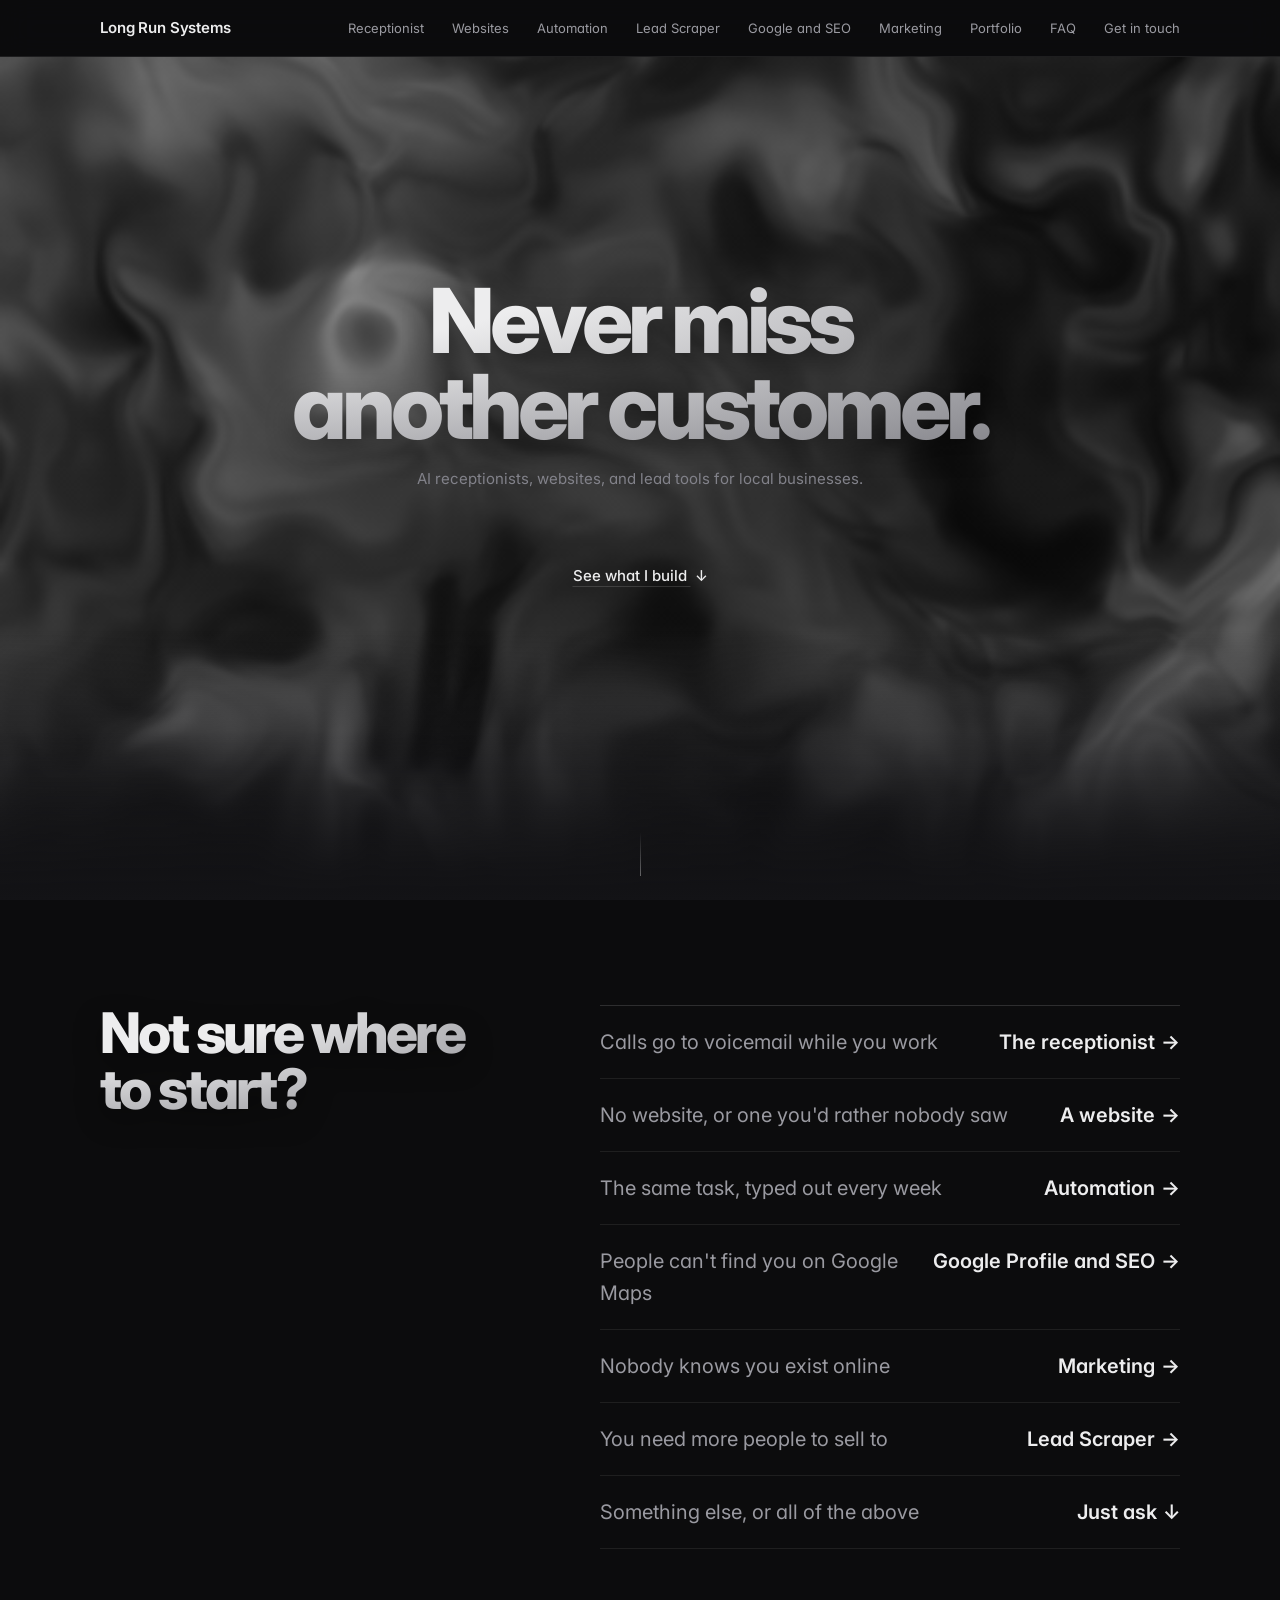
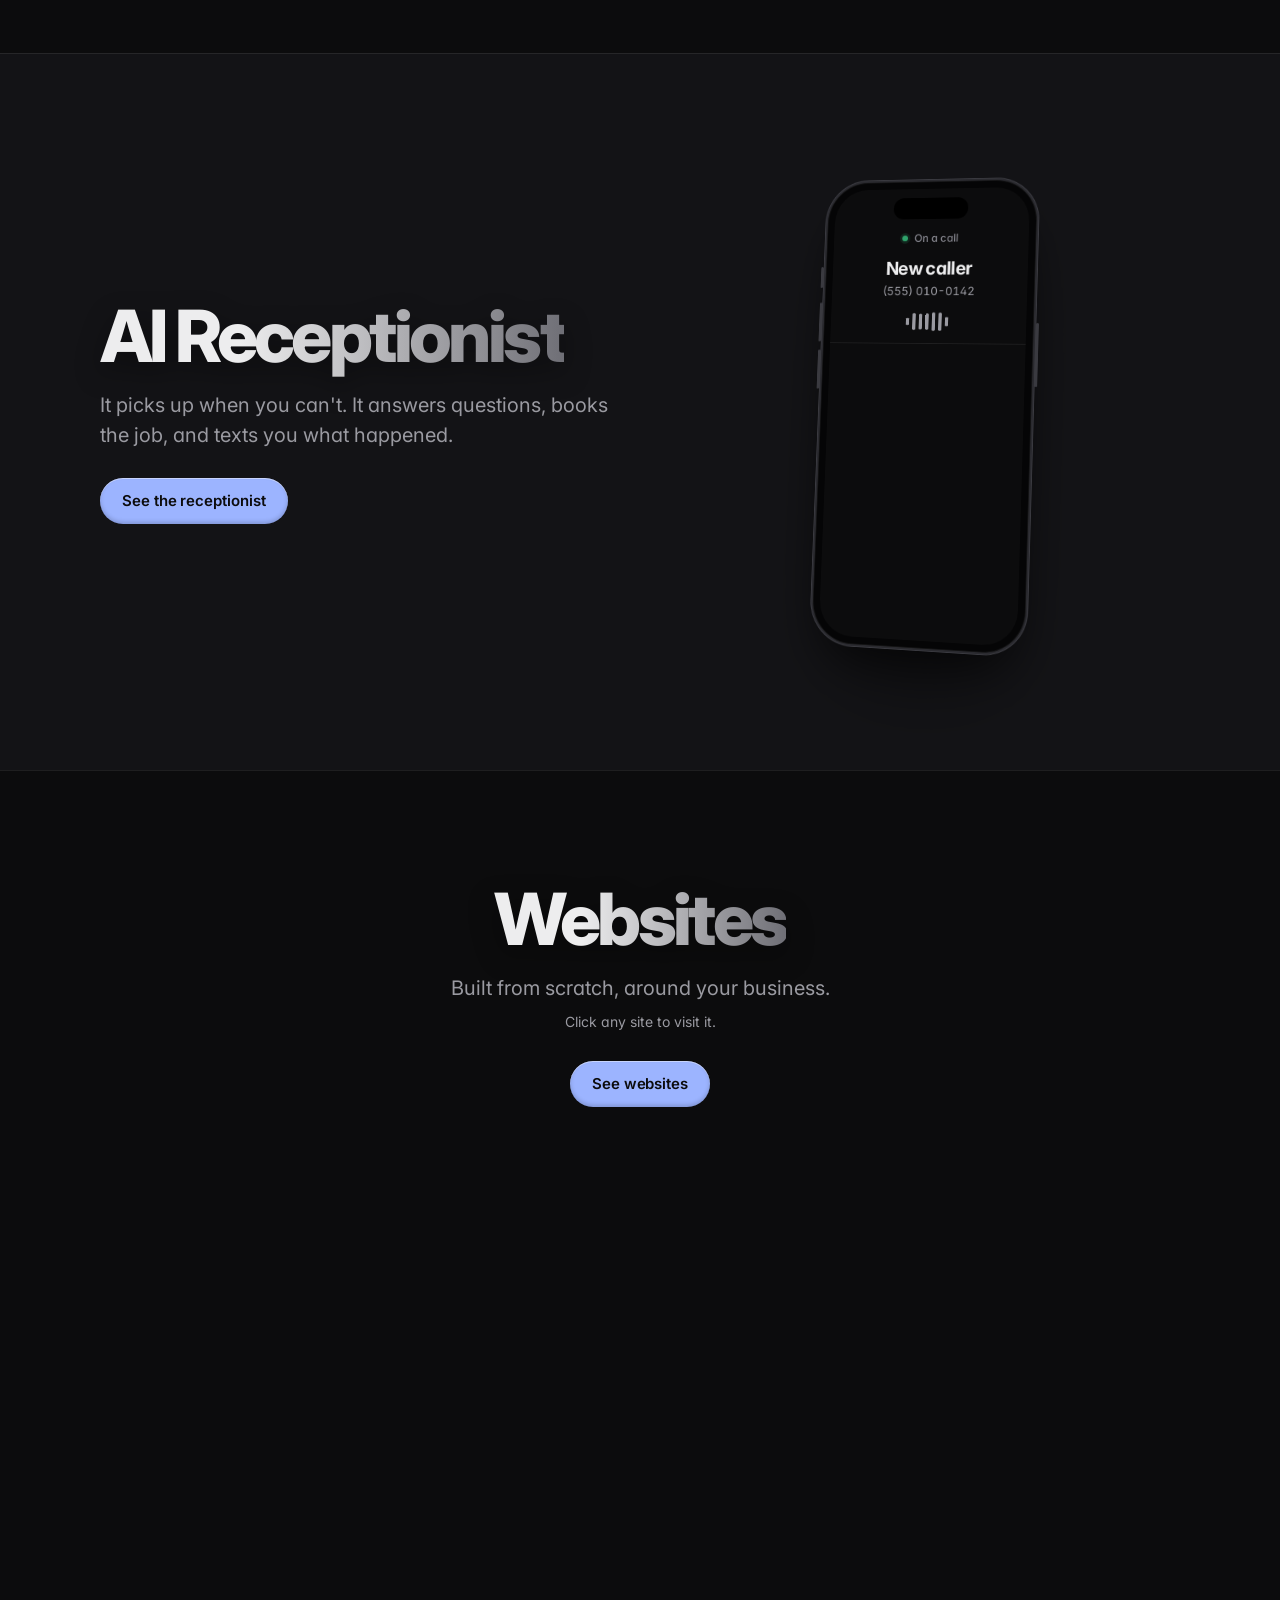
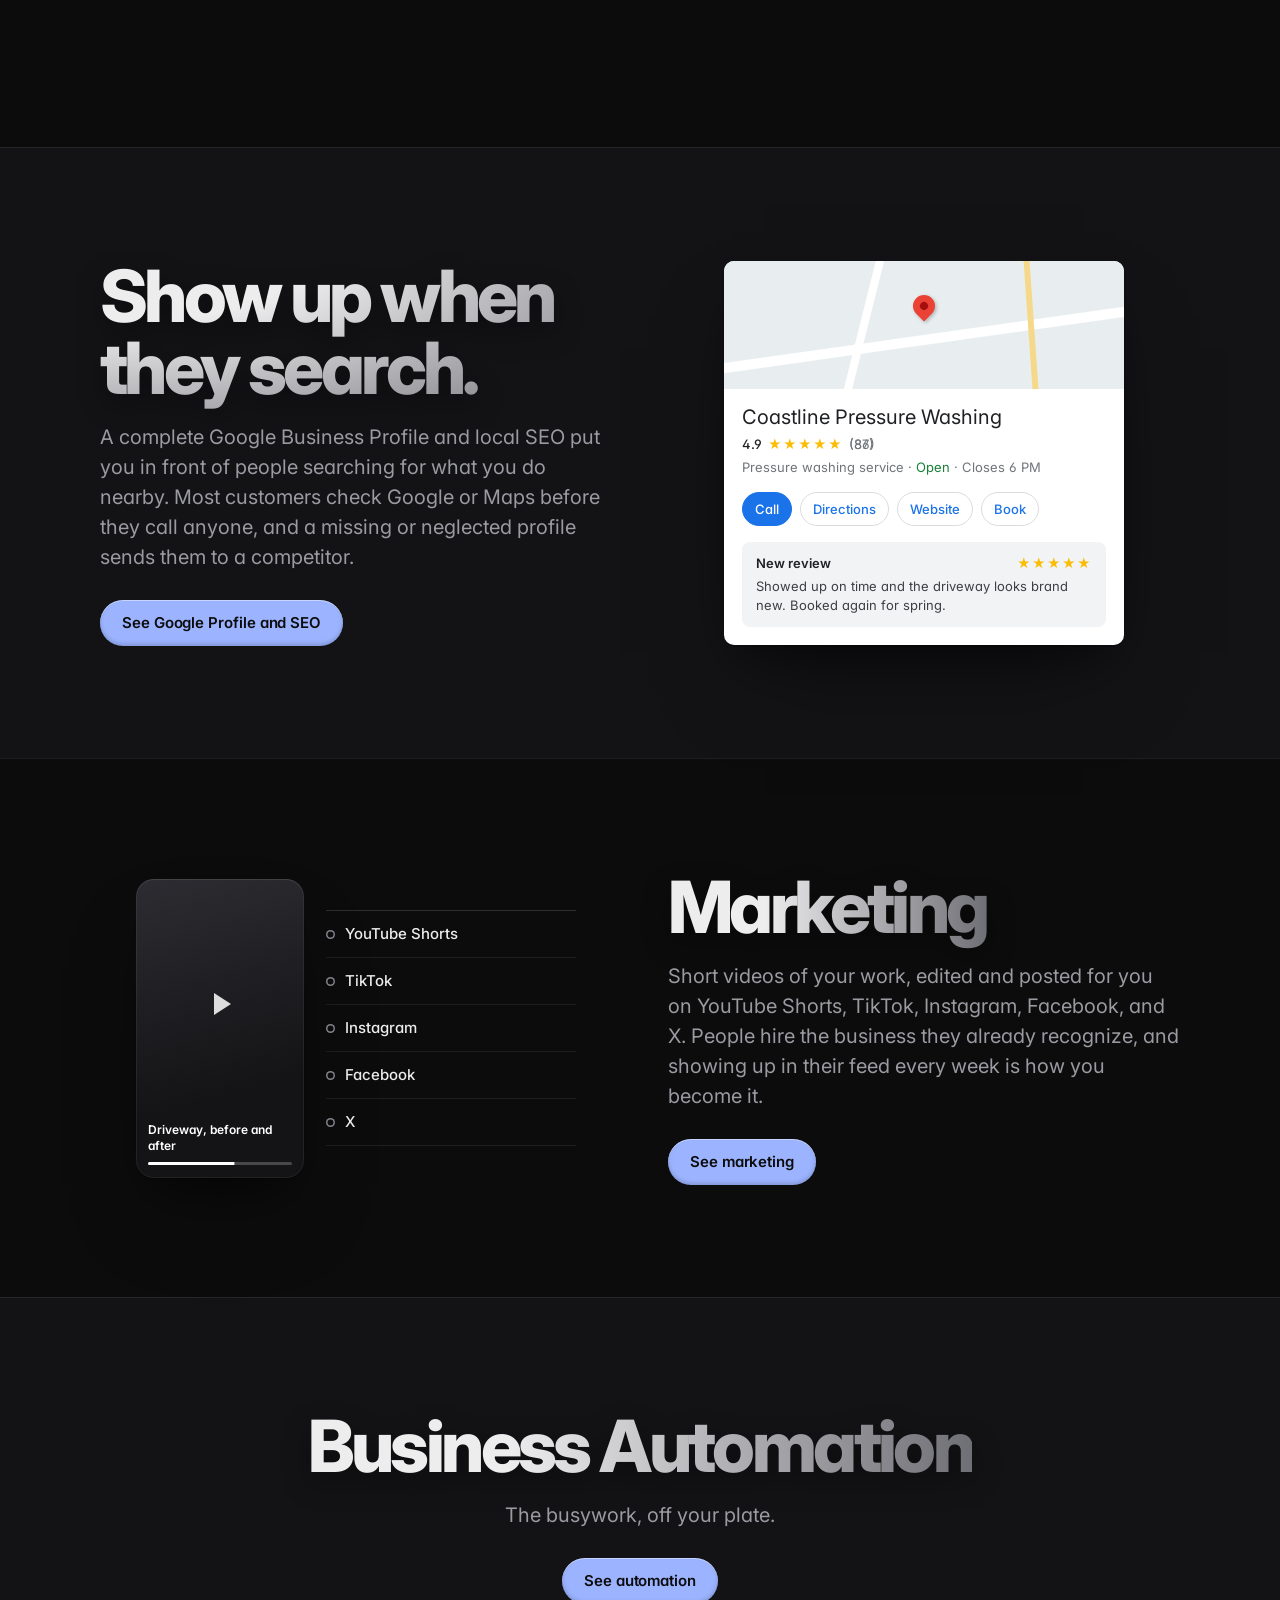
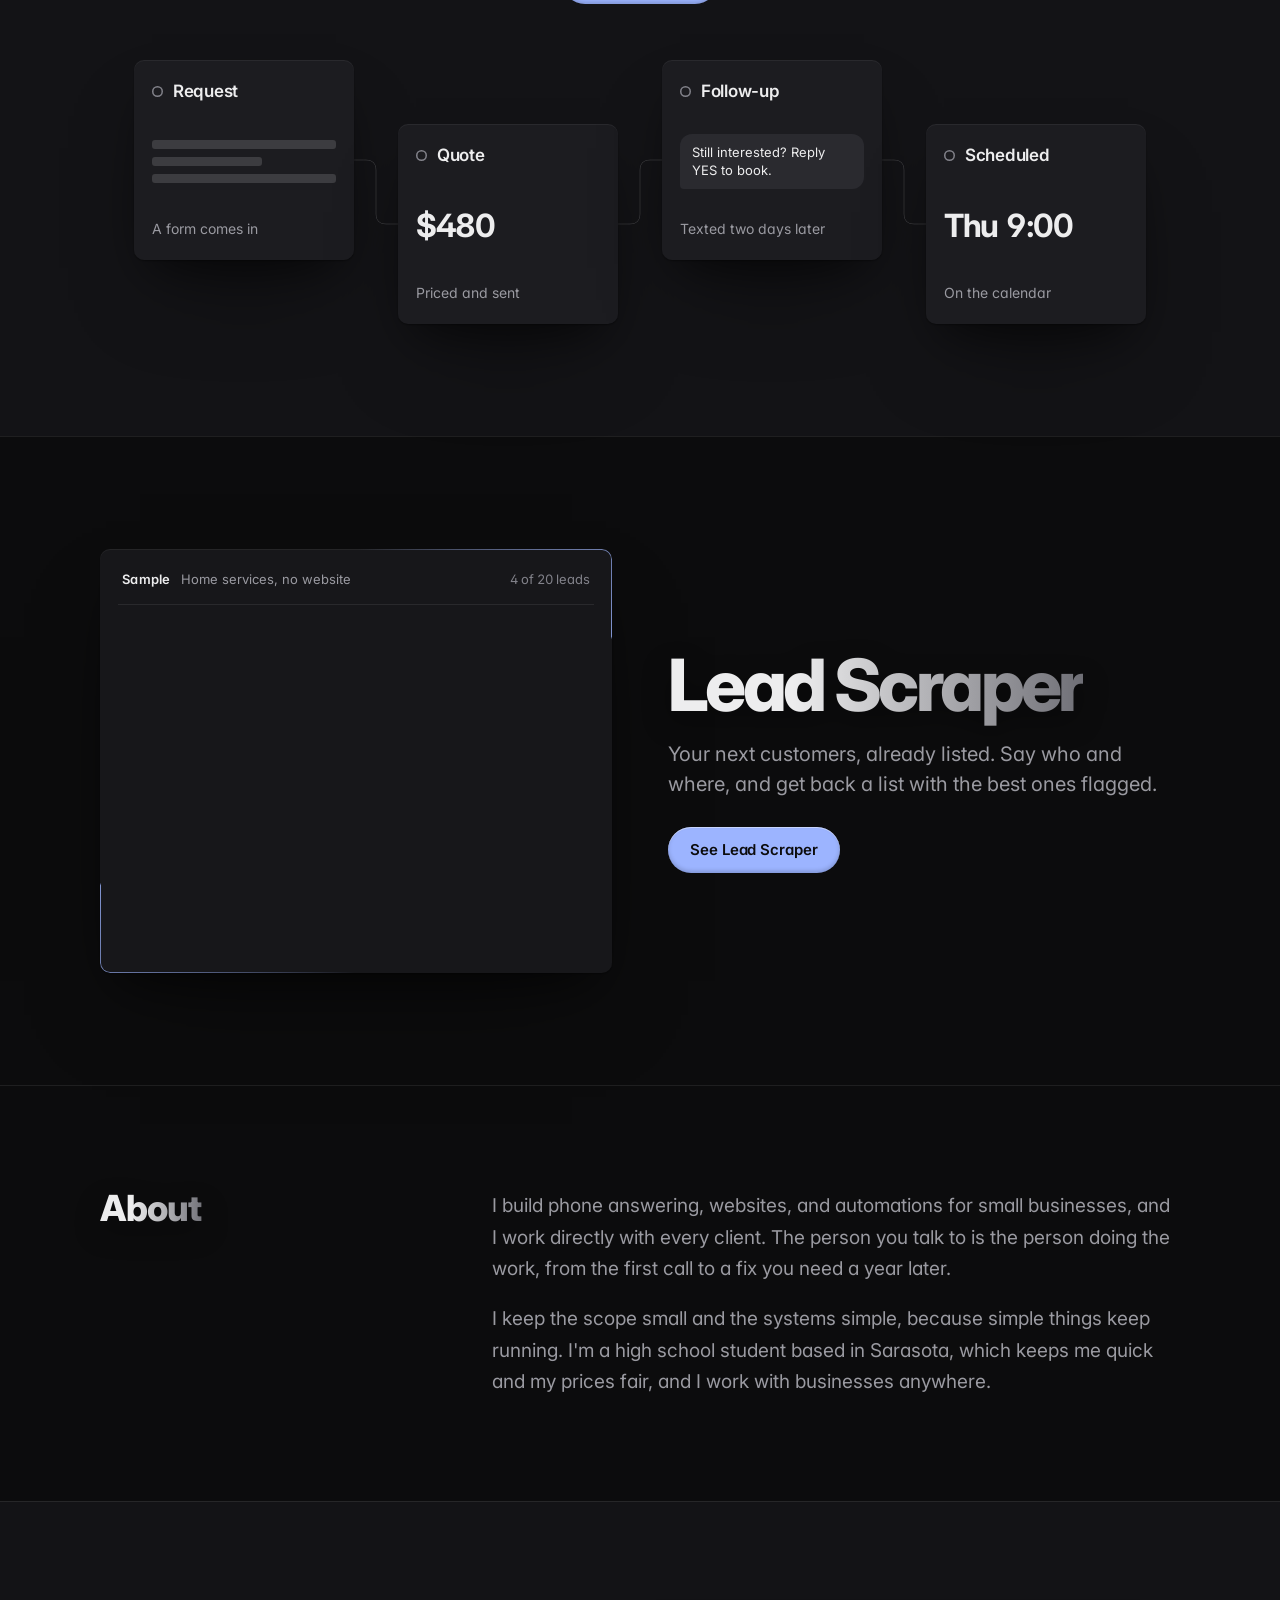
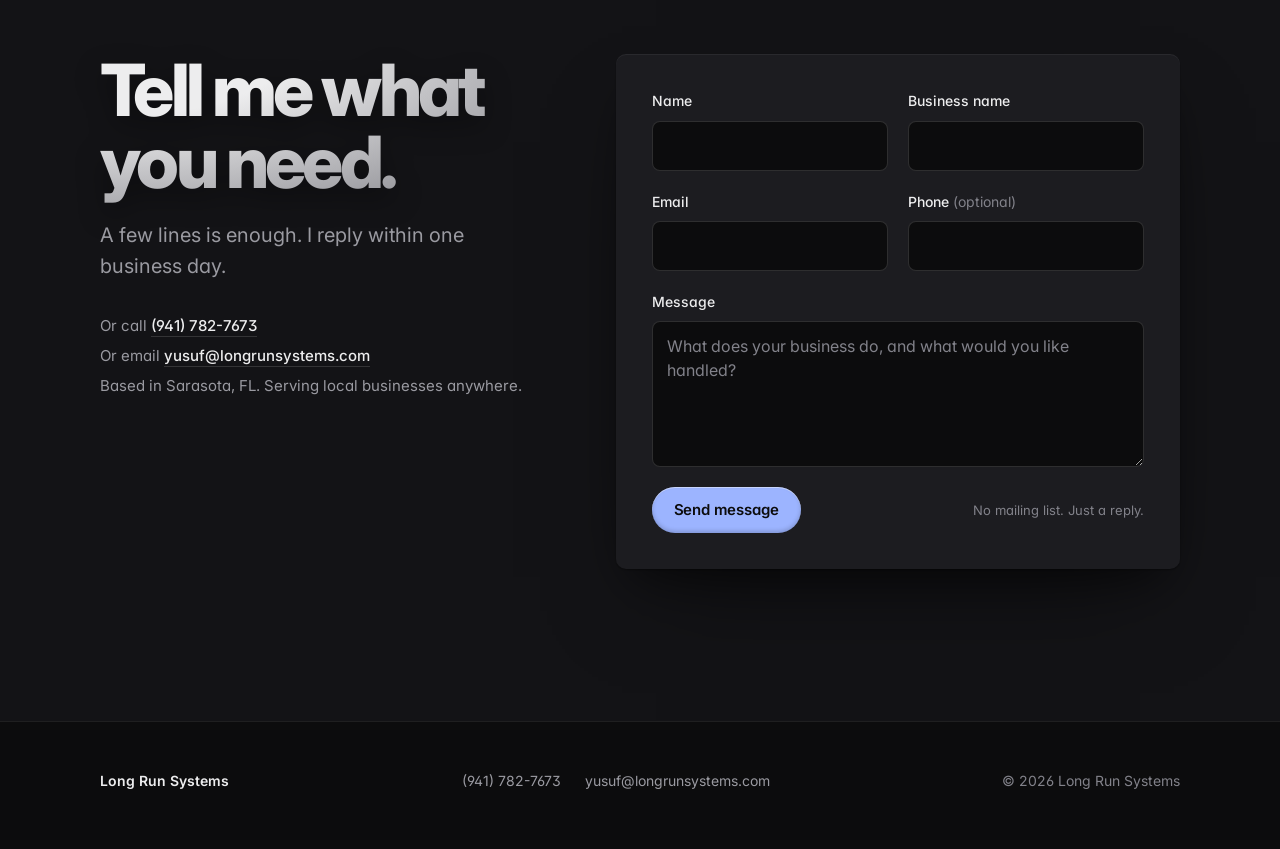
==== commit 4684e432: "Google Profile and SEO, new Marketing page, SEO on websites, new email - Google Profile becomes Goog" ====
--- a/index.html
+++ b/index.html
@@ -3,8 +3,8 @@
 <head>
 <meta charset="utf-8">
 <meta name="viewport" content="width=device-width, initial-scale=1, viewport-fit=cover">
-<title>Long Run Systems | AI Receptionist, Websites &amp; Lead Gen</title>
-<meta name="description" content="Phone answering, websites, automation, and lead finding for local businesses. Set up once, running from then on.">
+<title>Long Run Systems | Websites, SEO, Marketing &amp; AI Answering</title>
+<meta name="description" content="AI receptionists, websites, Google Profile and local SEO, video marketing, automation, and lead finding for local businesses. Set up once, running from then on.">
 <meta name="theme-color" content="#0c0c0d">
 <link rel="canonical" href="https://longrunsystems.com/">
 <link rel="icon" href="favicon.svg" type="image/svg+xml">
@@ -12,11 +12,11 @@
 <meta property="og:site_name" content="Long Run Systems">
 <meta property="og:locale" content="en_US">
 <meta property="og:url" content="https://longrunsystems.com/">
-<meta property="og:title" content="Long Run Systems | AI Receptionist, Websites &amp; Lead Gen">
-<meta property="og:description" content="Phone answering, websites, automation, and lead finding for local businesses. Set up once, running from then on.">
+<meta property="og:title" content="Long Run Systems | Websites, SEO, Marketing &amp; AI Answering">
+<meta property="og:description" content="AI receptionists, websites, Google Profile and local SEO, video marketing, automation, and lead finding for local businesses. Set up once, running from then on.">
 <meta name="twitter:card" content="summary">
-<meta name="twitter:title" content="Long Run Systems | AI Receptionist, Websites &amp; Lead Gen">
-<meta name="twitter:description" content="Phone answering, websites, automation, and lead finding for local businesses. Set up once, running from then on.">
+<meta name="twitter:title" content="Long Run Systems | Websites, SEO, Marketing &amp; AI Answering">
+<meta name="twitter:description" content="AI receptionists, websites, Google Profile and local SEO, video marketing, automation, and lead finding for local businesses. Set up once, running from then on.">
 <script type="application/ld+json">
 {
   "@context": "https://schema.org",
@@ -99,7 +99,8 @@
         <li class="nav-section"><a class="header-link" href="websites/">Websites</a></li>
         <li class="nav-section"><a class="header-link" href="automation/">Automation</a></li>
         <li class="nav-section"><a class="header-link" href="lead-scraper/">Lead Scraper</a></li>
-        <li class="nav-section"><a class="header-link" href="google-profile/">Google Profile</a></li>
+        <li class="nav-section"><a class="header-link" href="google-profile/">Google and SEO</a></li>
+        <li class="nav-section"><a class="header-link" href="marketing/">Marketing</a></li>
         <li class="nav-section"><a class="header-link" href="portfolio/">Portfolio</a></li>
         <li class="nav-section"><a class="header-link" href="faq/">FAQ</a></li>
         <li><a class="header-link" href="contact/">Get in touch</a></li>
@@ -131,7 +132,8 @@
         <li><a href="receptionist/"><span>Calls go to voicemail while you work</span><strong>The receptionist<span class="arrow" aria-hidden="true">&rarr;</span></strong></a></li>
         <li><a href="websites/"><span>No website, or one you'd rather nobody saw</span><strong>A website<span class="arrow" aria-hidden="true">&rarr;</span></strong></a></li>
         <li><a href="automation/"><span>The same task, typed out every week</span><strong>Automation<span class="arrow" aria-hidden="true">&rarr;</span></strong></a></li>
-        <li><a href="google-profile/"><span>People can't find you on Google Maps</span><strong>Google Profile<span class="arrow" aria-hidden="true">&rarr;</span></strong></a></li>
+        <li><a href="google-profile/"><span>People can't find you on Google Maps</span><strong>Google Profile and SEO<span class="arrow" aria-hidden="true">&rarr;</span></strong></a></li>
+        <li><a href="marketing/"><span>Nobody knows you exist online</span><strong>Marketing<span class="arrow" aria-hidden="true">&rarr;</span></strong></a></li>
         <li><a href="lead-scraper/"><span>You need more people to sell to</span><strong>Lead Scraper<span class="arrow" aria-hidden="true">&rarr;</span></strong></a></li>
         <li><a href="#contact"><span>Something else, or all of the above</span><strong>Just ask<span class="arrow" aria-hidden="true">&darr;</span></strong></a></li>
       </ul>
@@ -176,7 +178,64 @@
     </div>
   </section>
 
-  <!-- 4. BUSINESS AUTOMATION -->
+  <!-- 4. GOOGLE PROFILE AND SEO -->
+  <section class="section section--band showcase" id="google-profile" aria-labelledby="google-profile-title">
+    <div class="container showcase-split">
+      <div>
+        <div class="reveal"><h2 id="google-profile-title">Show up when they search.</h2></div>
+        <p class="showcase-line reveal">A complete Google Business Profile and local SEO put you in front of people searching for what you do nearby. Most customers check Google or Maps before they call anyone, and a missing or neglected profile sends them to a competitor.</p>
+        <div class="actions showcase-actions reveal">
+          <a class="btn" href="google-profile/">See Google Profile and SEO</a>
+        </div>
+      </div>
+      <div class="showcase-visual reveal">
+        <div class="gbp" aria-hidden="true">
+          <div class="gbp-map"><span class="gbp-pin"></span><span class="gbp-road gbp-road--a"></span><span class="gbp-road gbp-road--b"></span><span class="gbp-road gbp-road--c"></span></div>
+          <div class="gbp-body">
+            <p class="gbp-name">Coastline Pressure Washing</p>
+            <p class="gbp-rating"><b>4.9</b> <span class="gbp-stars">&#9733;&#9733;&#9733;&#9733;&#9733;</span> <span class="gbp-count"><span>(86)</span><span>(87)</span></span></p>
+            <p class="gbp-meta">Pressure washing service &middot; <span class="gbp-open">Open</span> &middot; Closes 6 PM</p>
+            <div class="gbp-actions"><span>Call</span><span>Directions</span><span>Website</span><span>Book</span></div>
+            <div class="gbp-review">
+              <p class="gbp-review-head"><b>New review</b> <span class="gbp-stars">&#9733;&#9733;&#9733;&#9733;&#9733;</span></p>
+              <p>Showed up on time and the driveway looks brand new. Booked again for spring.</p>
+            </div>
+          </div>
+        </div>
+      </div>
+    </div>
+  </section>
+
+  <!-- 5. MARKETING -->
+  <section class="section showcase" id="marketing" aria-labelledby="marketing-title">
+    <div class="container showcase-split showcase-split--flip">
+      <div>
+        <div class="reveal"><h2 id="marketing-title">Marketing</h2></div>
+        <p class="showcase-line reveal">Short videos of your work, edited and posted for you on YouTube Shorts, TikTok, Instagram, Facebook, and X. People hire the business they already recognize, and showing up in their feed every week is how you become it.</p>
+        <div class="actions showcase-actions reveal">
+          <a class="btn" href="marketing/">See marketing</a>
+        </div>
+      </div>
+      <div class="showcase-visual reveal">
+        <div class="reel" aria-hidden="true">
+          <div class="reel-video">
+            <span class="reel-play"></span>
+            <p class="reel-caption">Driveway, before and after</p>
+            <span class="reel-bar"><span></span></span>
+          </div>
+          <ul class="reel-posts" role="list">
+            <li><span class="reel-mark"></span>YouTube Shorts<span class="reel-state">Posted</span></li>
+            <li><span class="reel-mark"></span>TikTok<span class="reel-state">Posted</span></li>
+            <li><span class="reel-mark"></span>Instagram<span class="reel-state">Posted</span></li>
+            <li><span class="reel-mark"></span>Facebook<span class="reel-state">Posted</span></li>
+            <li><span class="reel-mark"></span>X<span class="reel-state">Posted</span></li>
+          </ul>
+        </div>
+      </div>
+    </div>
+  </section>
+
+  <!-- 6. BUSINESS AUTOMATION -->
   <section class="section section--band showcase" id="automation" aria-labelledby="automation-title">
     <div class="container center">
       <div class="reveal"><h2 id="automation-title">Business Automation</h2></div>
@@ -191,7 +250,7 @@
     </div>
   </section>
 
-  <!-- 5. LEAD SCRAPER
+  <!-- 7. LEAD SCRAPER
        Sample data only: the names and 555 numbers are made up. -->
   <section class="section showcase" id="lead-scraper" aria-labelledby="lead-scraper-title">
     <div class="container showcase-split showcase-split--flip">
@@ -208,7 +267,7 @@
     </div>
   </section>
 
-  <!-- 6. ABOUT -->
+  <!-- 8. ABOUT -->
   <section class="section section--snug" id="about" aria-labelledby="about-title">
     <div class="container about-grid">
       <div class="reveal"><h2 id="about-title">About</h2></div>
@@ -219,7 +278,7 @@
     </div>
   </section>
 
-  <!-- 7. CONTACT -->
+  <!-- 9. CONTACT -->
   <section class="section section--band" id="contact" aria-labelledby="contact-title">
     <div class="container contact-grid">
       <div>
@@ -227,7 +286,7 @@
         <p class="lede reveal">A few lines is enough. I reply within one business day.</p>
         <div class="contact-aside reveal">
           <p>Or call <a href="tel:+19417827673">(941) 782-7673</a></p>
-          <p>Or email <a href="mailto:yusufjax1@gmail.com">yusufjax1@gmail.com</a></p>
+          <p>Or email <a href="mailto:yusuf@longrunsystems.com">yusuf@longrunsystems.com</a></p>
           <p>Based in Sarasota, FL. Serving local businesses anywhere.</p>
         </div>
       </div>
@@ -274,13 +333,13 @@
 
 </main>
 
-<!-- 8. FOOTER -->
+<!-- 10. FOOTER -->
 <footer class="site-footer">
   <div class="container footer-row">
     <p class="footer-name">Long Run Systems</p>
     <div class="footer-links">
       <a href="tel:+19417827673">(941) 782-7673</a>
-      <a href="mailto:yusufjax1@gmail.com">yusufjax1@gmail.com</a>
+      <a href="mailto:yusuf@longrunsystems.com">yusuf@longrunsystems.com</a>
     </div>
     <p class="copyright">&copy; <span id="year">2026</span> Long Run Systems</p>
   </div>
--- a/styles.css
+++ b/styles.css
@@ -132,9 +132,9 @@
 }
 .site-nav .nav-section { display: none; }
 
-/* ---------- Mobile menu (built by script.js, phones only) ---------- */
+/* ---------- Mobile menu (built by script.js, below 1024px, where the full nav no longer fits on one line) ---------- */
 .menu-toggle { display: none; }
-@media (max-width: 879px) {
+@media (max-width: 1023px) {
   .js .site-nav { display: none; }
   .js .menu-toggle { display: inline-flex; }
 }
@@ -239,7 +239,7 @@
 .menu-open .site-header,
 .menu-open main,
 .menu-open .site-footer { touch-action: none; }
-@media (min-width: 880px) {
+@media (min-width: 1024px) {
   .site-nav .nav-section { display: block; }
 }
 .wordmark {
--- a/craft.css
+++ b/craft.css
@@ -493,3 +493,132 @@
 }
 @keyframes gbp-old { 0% { opacity: 1; } 20% { opacity: 0; } 94% { opacity: 1; } }
 @keyframes gbp-new { 0% { opacity: 0; } 20% { opacity: 1; } 94% { opacity: 0; } }
+
+/* ---------- Object: a short video posting everywhere (Marketing) ----------
+   A vertical clip plays (the bar fills), then the five platforms tick off
+   one by one and clear again while the next clip plays. */
+.reel {
+  display: grid;
+  grid-template-columns: auto minmax(0, 1fr);
+  align-items: center;
+  gap: 22px;
+  width: min(440px, 100%);
+  text-align: left;
+}
+.reel-video {
+  position: relative;
+  width: clamp(132px, 34vw, 168px);
+  aspect-ratio: 9 / 16;
+  border-radius: 18px;
+  overflow: hidden;
+  background: linear-gradient(165deg, #2c2c32, #141416 70%);
+  box-shadow: var(--panel-shadow), inset 0 0 0 1px rgba(255, 255, 255, 0.06);
+}
+.reel-play {
+  position: absolute;
+  left: 50%;
+  top: 42%;
+  width: 0;
+  height: 0;
+  margin: -11px 0 0 -6px;
+  border-left: 17px solid rgba(255, 255, 255, 0.85);
+  border-top: 11px solid transparent;
+  border-bottom: 11px solid transparent;
+}
+.reel-caption {
+  position: absolute;
+  left: 12px;
+  right: 12px;
+  bottom: 24px;
+  color: #ffffff;
+  font-size: 0.75rem;
+  font-weight: 600;
+  line-height: 1.3;
+}
+.reel-bar {
+  position: absolute;
+  left: 12px;
+  right: 12px;
+  bottom: 13px;
+  height: 3px;
+  border-radius: 2px;
+  background: rgba(255, 255, 255, 0.22);
+  overflow: hidden;
+}
+.reel-bar span {
+  display: block;
+  height: 100%;
+  background: #ffffff;
+  transform: scaleX(0.6);
+  transform-origin: left;
+}
+.reel-posts { margin: 0; padding: 0; list-style: none; border-top: 1px solid var(--line-strong); }
+.reel-posts li {
+  display: flex;
+  align-items: center;
+  gap: 10px;
+  padding: 11px 0;
+  border-bottom: 1px solid var(--line);
+  color: var(--text);
+  font-size: 0.9375rem;
+  font-weight: 500;
+  white-space: nowrap;
+}
+.reel-mark {
+  position: relative;
+  flex: none;
+  width: 9px;
+  height: 9px;
+  border-radius: 50%;
+  box-shadow: inset 0 0 0 1.5px var(--text-faint);
+}
+.reel-mark::after {
+  content: "";
+  position: absolute;
+  inset: 0;
+  border-radius: 50%;
+  background: var(--ok, #2fa36b);
+}
+.reel-state { margin-left: auto; color: var(--text-muted); font-size: 0.8125rem; font-weight: 400; }
+@media (prefers-reduced-motion: no-preference) {
+  .reel-bar span { animation: reel-play 8s linear infinite; }
+  .reel-mark::after,
+  .reel-state { animation: reel-post 8s ease infinite both; }
+  .reel-posts li:nth-child(2) > * { animation-delay: 0.45s; }
+  .reel-posts li:nth-child(3) > * { animation-delay: 0.9s; }
+  .reel-posts li:nth-child(4) > * { animation-delay: 1.35s; }
+  .reel-posts li:nth-child(5) > * { animation-delay: 1.8s; }
+  .reel-posts li:nth-child(2) .reel-mark::after { animation-delay: 0.45s; }
+  .reel-posts li:nth-child(3) .reel-mark::after { animation-delay: 0.9s; }
+  .reel-posts li:nth-child(4) .reel-mark::after { animation-delay: 1.35s; }
+  .reel-posts li:nth-child(5) .reel-mark::after { animation-delay: 1.8s; }
+}
+@keyframes reel-play {
+  0% { transform: scaleX(0); }
+  45%, 100% { transform: scaleX(1); }
+}
+@keyframes reel-post {
+  0%, 46% { opacity: 0; transform: scale(0.6); }
+  52%, 90% { opacity: 1; transform: none; }
+  96%, 100% { opacity: 0; transform: none; }
+}
+
+/* ---------- Object: a social account that went quiet (Marketing) ---------- */
+.feed {
+  width: min(360px, 100%);
+  padding: 20px;
+  border-radius: var(--radius);
+  background: var(--panel);
+  box-shadow: var(--panel-shadow);
+  text-align: left;
+}
+.feed-head { display: flex; align-items: center; gap: 14px; }
+.feed-avatar { flex: none; width: 48px; height: 48px; border-radius: 50%; background: var(--line-strong); }
+.feed-name { color: var(--text); font-weight: 600; }
+.feed-stats { color: var(--text-muted); font-size: 0.875rem; }
+.feed-stats b { color: var(--text); font-weight: 600; }
+.feed-grid { display: grid; grid-template-columns: repeat(3, 1fr); gap: 4px; margin-top: 18px; }
+.feed-grid span { aspect-ratio: 1; border-radius: 4px; background: rgba(255, 255, 255, 0.1); }
+.feed-grid .feed-empty { background: none; border: 1px dashed var(--line-strong); }
+.feed-note { margin-top: 16px; color: var(--text-muted); font-size: 0.875rem; }
+.feed-note span { color: #ff9b9b; }
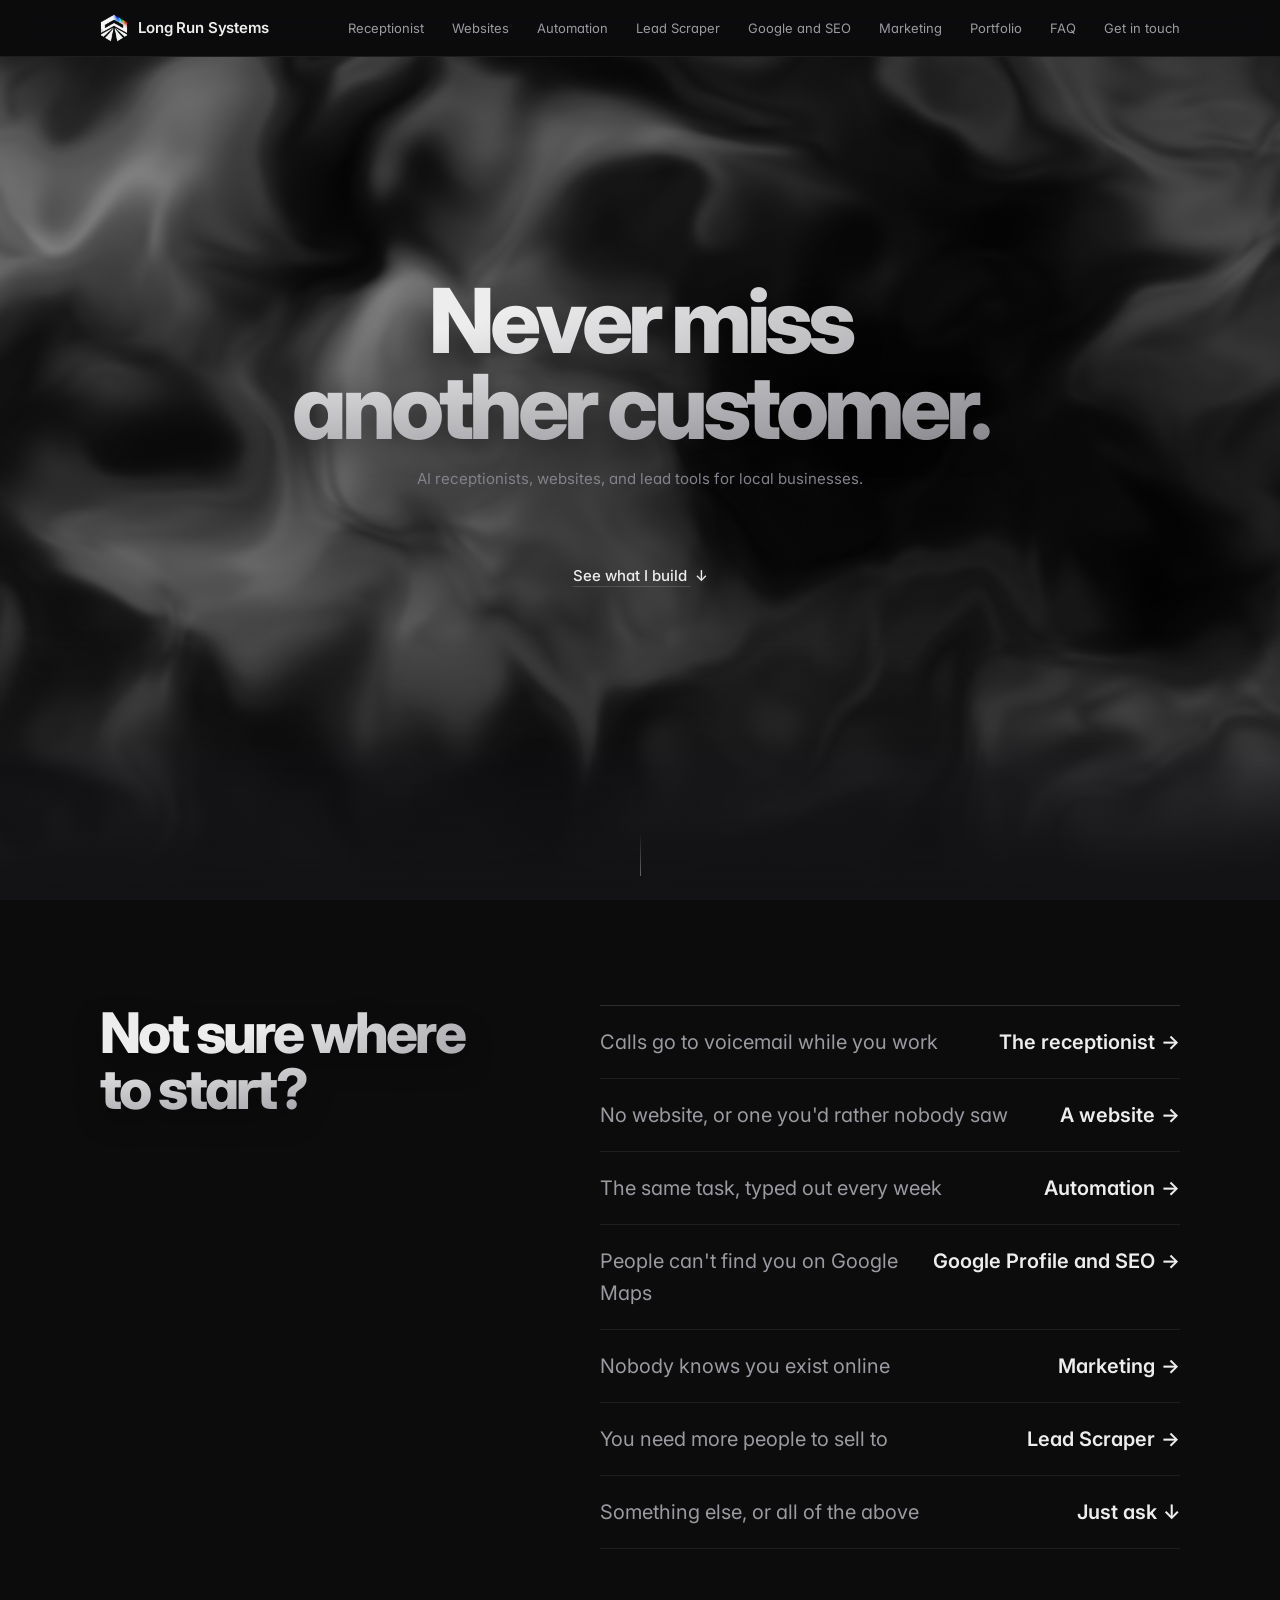
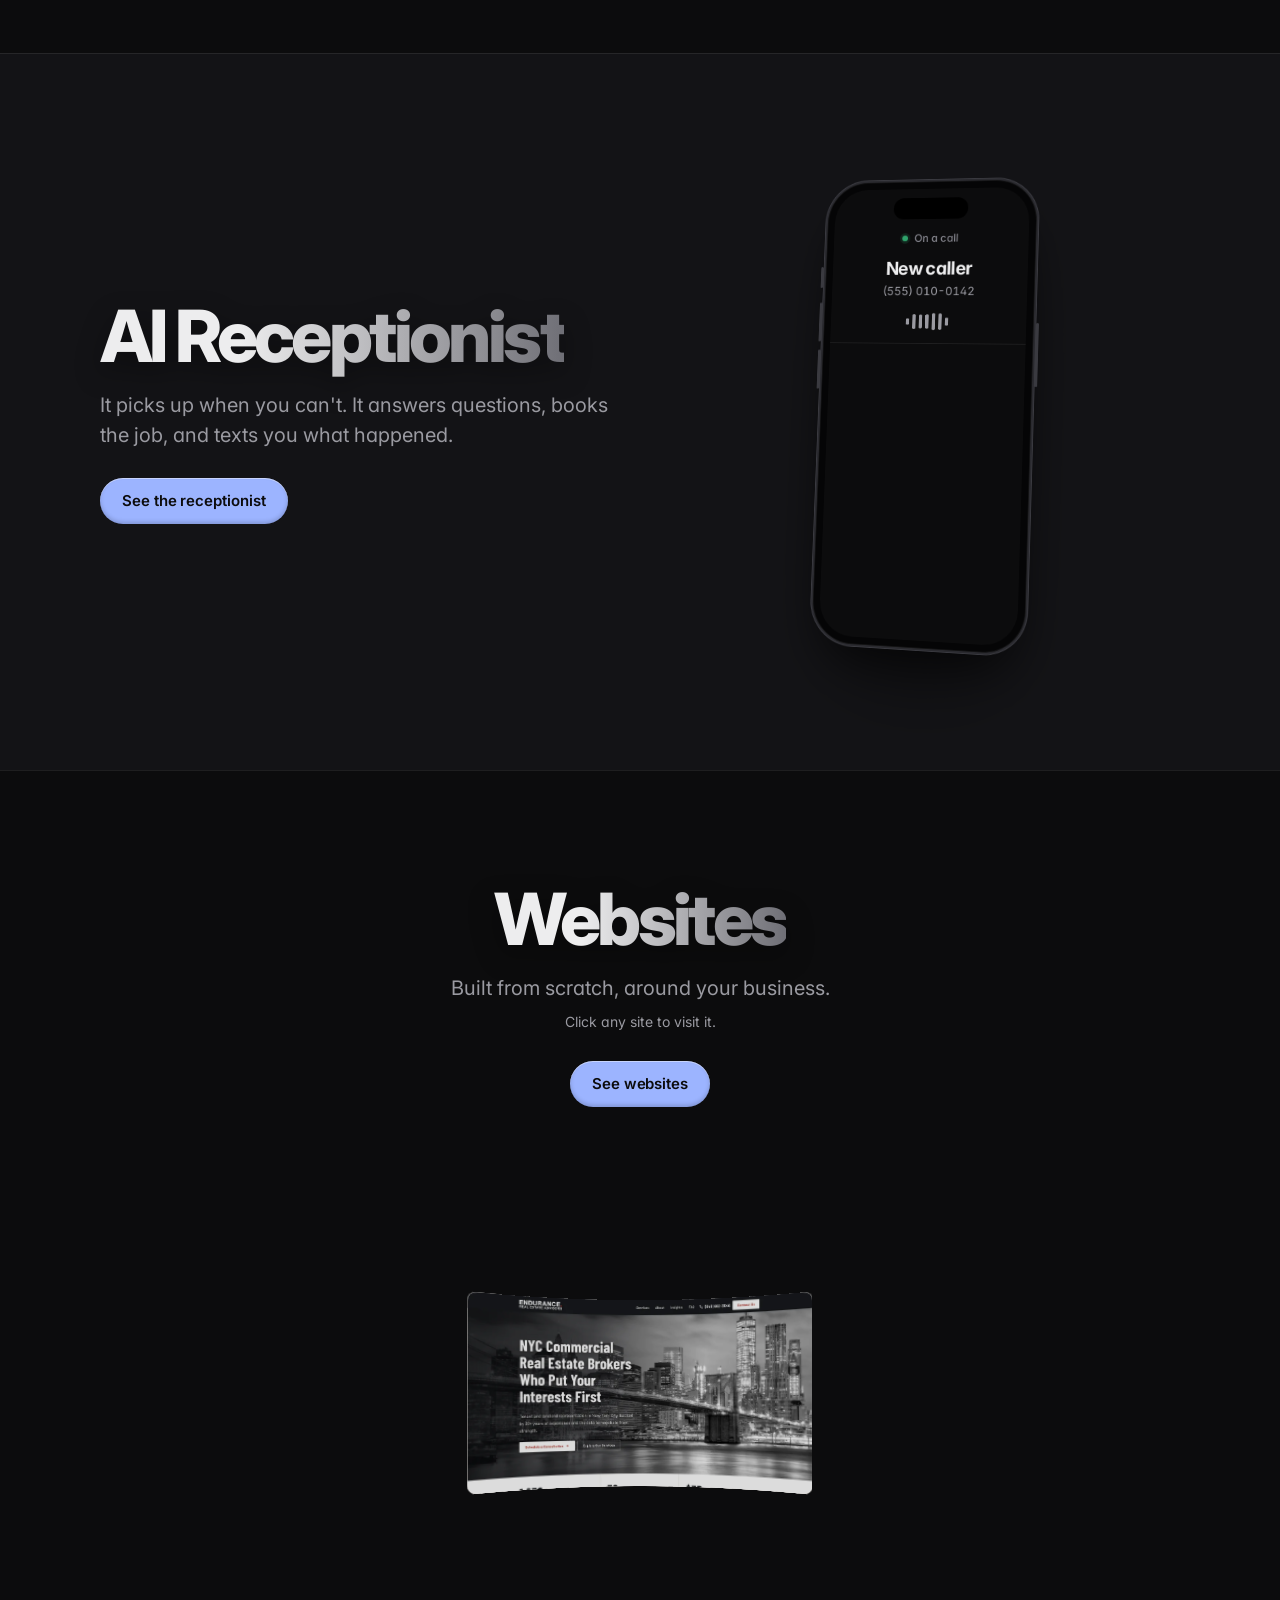
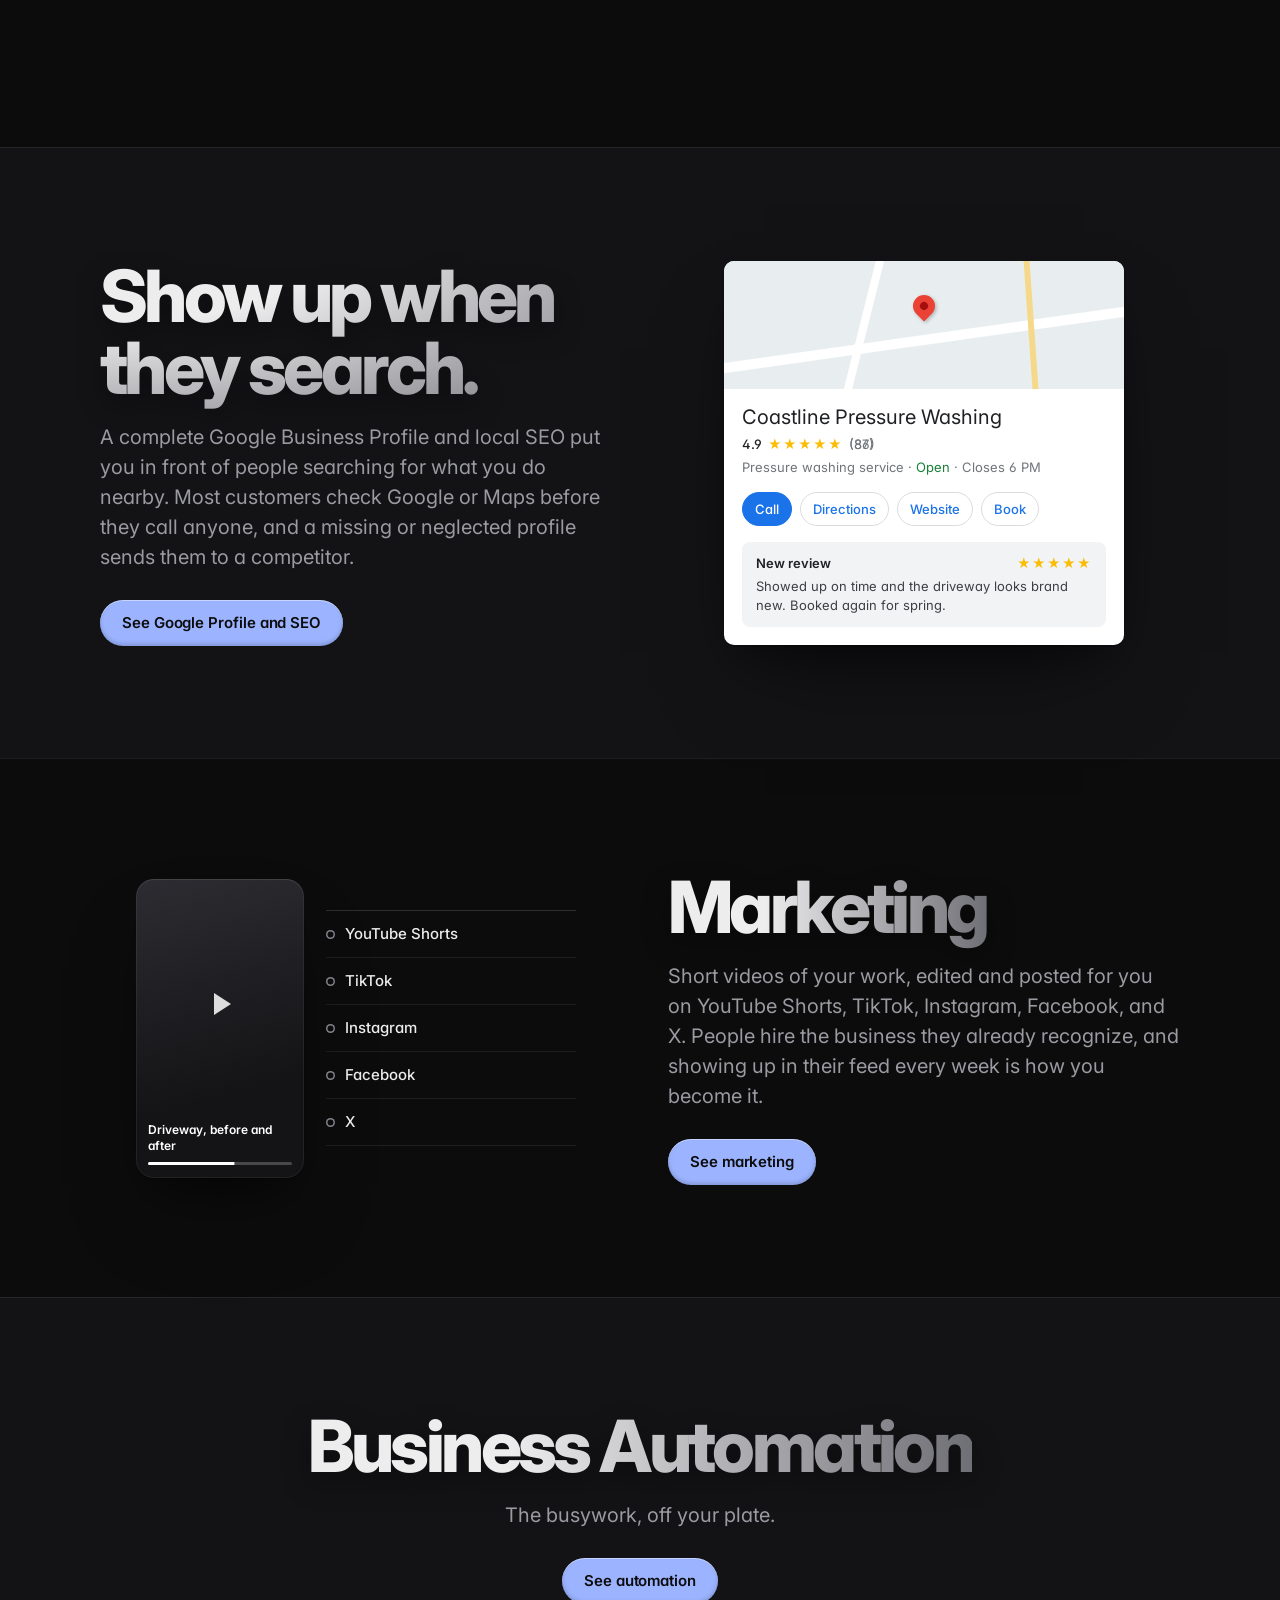
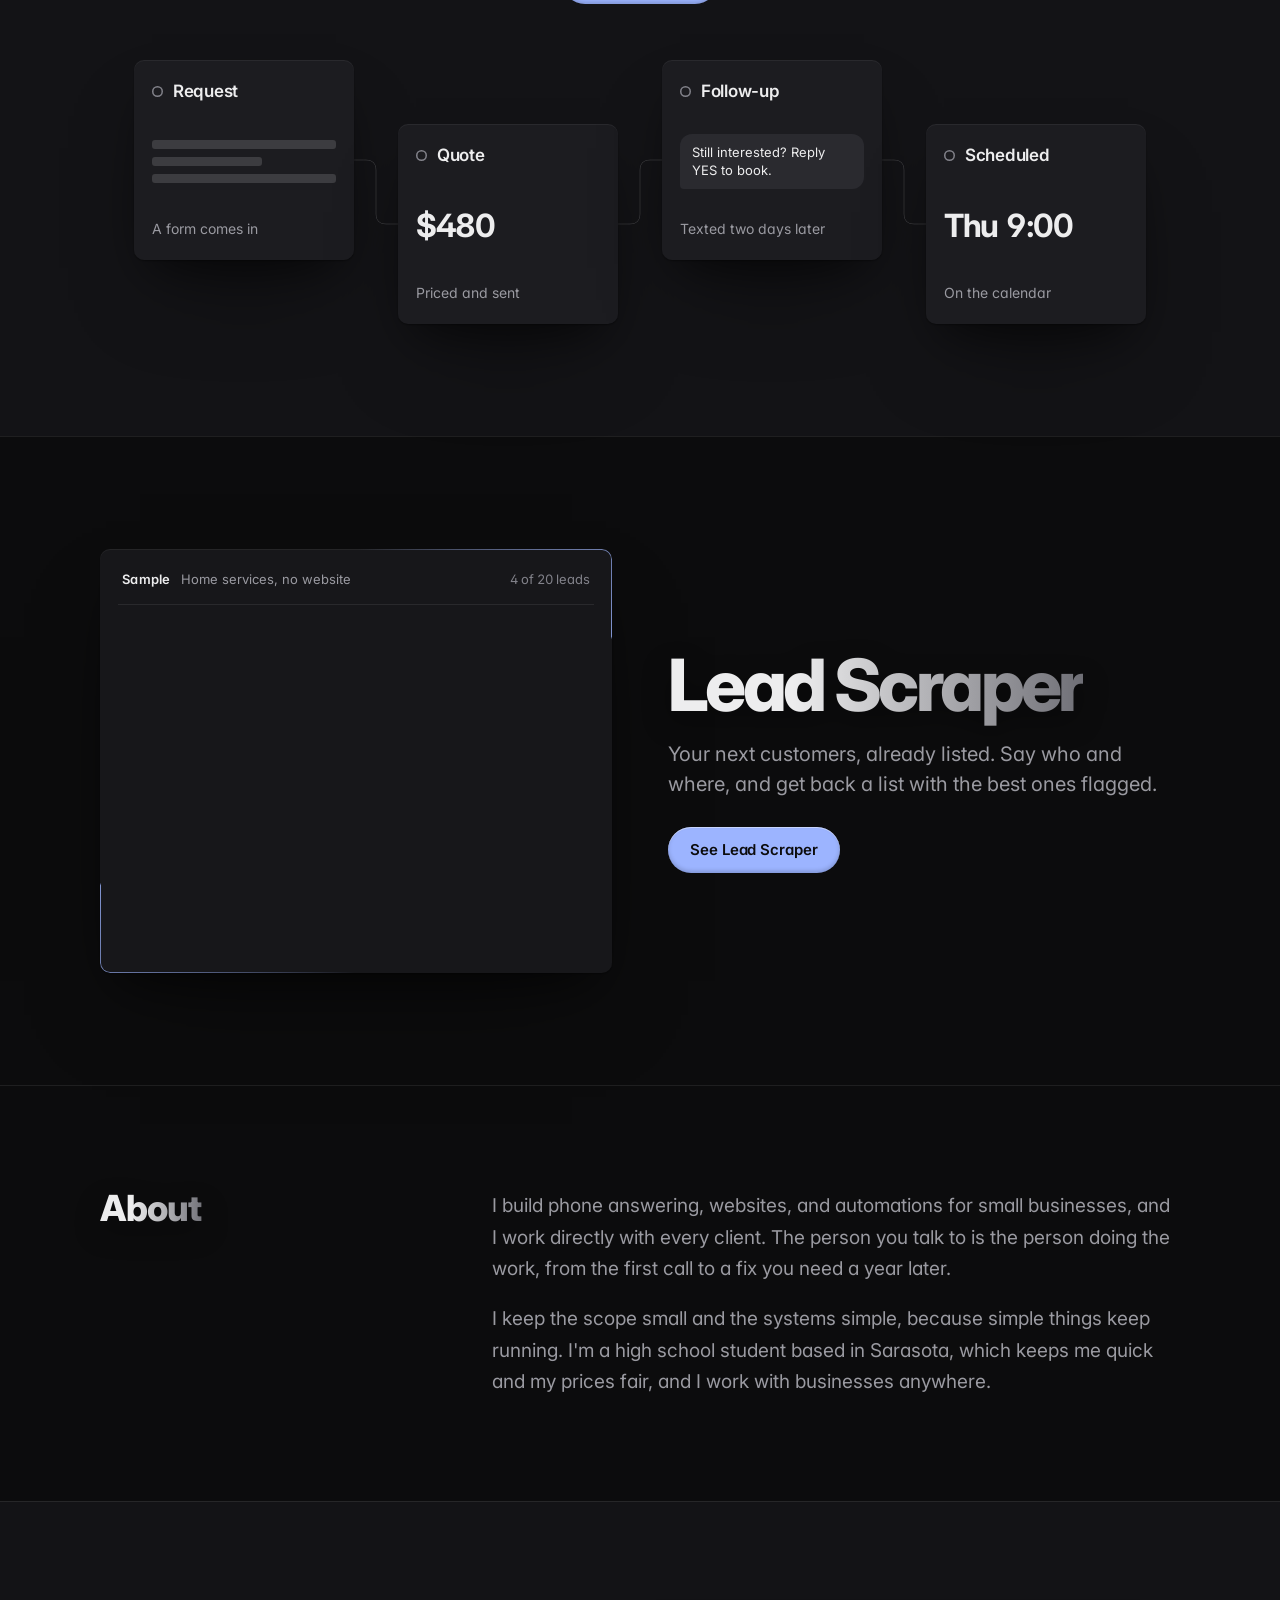
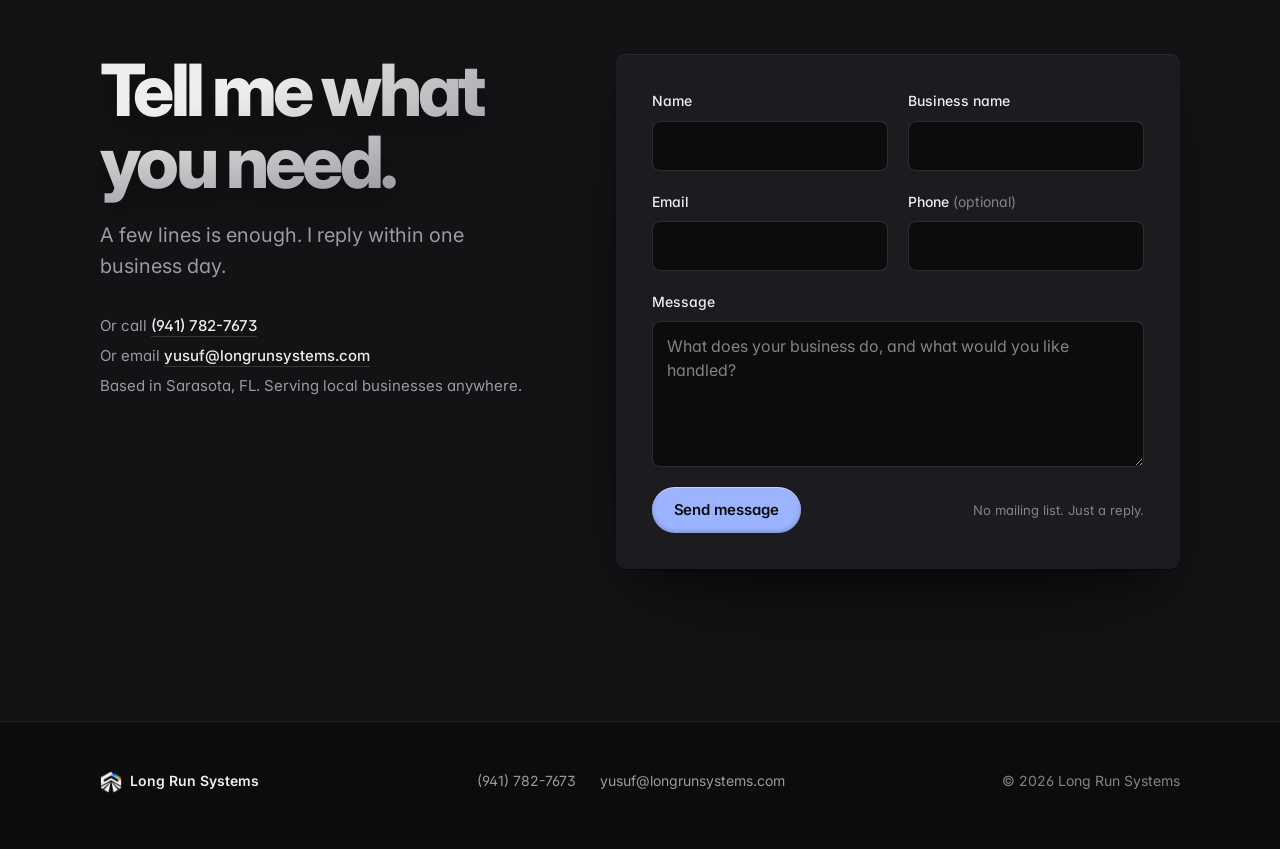
==== commit c9b2eacb: "Add the Long Run Systems logo - Logo as transparent PNGs: assets/brand/logo.png (original colors) an" ====
--- a/index.html
+++ b/index.html
@@ -7,7 +7,10 @@
 <meta name="description" content="AI receptionists, websites, Google Profile and local SEO, video marketing, automation, and lead finding for local businesses. Set up once, running from then on.">
 <meta name="theme-color" content="#0c0c0d">
 <link rel="canonical" href="https://longrunsystems.com/">
-<link rel="icon" href="favicon.svg" type="image/svg+xml">
+<link rel="icon" href="favicon-32.png" type="image/png" sizes="32x32">
+<link rel="icon" href="assets/brand/icon-192.png" type="image/png" sizes="192x192">
+<link rel="apple-touch-icon" href="apple-touch-icon.png">
+<link rel="manifest" href="site.webmanifest">
 <meta property="og:type" content="website">
 <meta property="og:site_name" content="Long Run Systems">
 <meta property="og:locale" content="en_US">
@@ -32,6 +35,8 @@
     {
       "@type": ["ProfessionalService", "LocalBusiness"],
       "@id": "https://longrunsystems.com/#business",
+      "logo": "https://longrunsystems.com/assets/brand/logo.png",
+      "image": "https://longrunsystems.com/assets/brand/logo.png",
       "name": "Long Run Systems",
       "url": "https://longrunsystems.com/",
       "telephone": "+1-941-782-7673",
@@ -92,7 +97,7 @@
 
 <header class="site-header">
   <div class="container">
-    <a class="wordmark" href="./">Long Run Systems</a>
+    <a class="wordmark" href="./"><img class="wordmark-logo" src="assets/brand/logo-light-96.png" width="28" height="28" alt="">Long Run Systems</a>
     <nav aria-label="Primary">
       <ul class="site-nav" role="list">
         <li class="nav-section"><a class="header-link" href="receptionist/">Receptionist</a></li>
@@ -336,7 +341,7 @@
 <!-- 10. FOOTER -->
 <footer class="site-footer">
   <div class="container footer-row">
-    <p class="footer-name">Long Run Systems</p>
+    <p class="footer-name"><img class="footer-logo" src="assets/brand/logo-light-96.png" width="22" height="22" alt="" loading="lazy">Long Run Systems</p>
     <div class="footer-links">
       <a href="tel:+19417827673">(941) 782-7673</a>
       <a href="mailto:yusuf@longrunsystems.com">yusuf@longrunsystems.com</a>
--- a/styles.css
+++ b/styles.css
@@ -242,12 +242,23 @@
 @media (min-width: 1024px) {
   .site-nav .nav-section { display: block; }
 }
+/* Just above the breakpoint the full nav and the logo only fit with the
+   links set a little closer together */
+@media (min-width: 1024px) and (max-width: 1199px) {
+  .site-nav { gap: 20px; }
+}
 .wordmark {
+  display: inline-flex;
+  align-items: center;
+  gap: 10px;
   color: var(--text);
   font-weight: 600;
   font-size: 0.9375rem;
   letter-spacing: -0.01em;
 }
+/* The logo mark: assets/brand/logo-light-96.png (the light version, for the
+   dark site; assets/brand/logo.png is the original colors) */
+.wordmark-logo { flex: none; width: 28px; height: 28px; }
 .wordmark:hover { color: var(--text); }
 .header-link {
   display: inline-flex;
@@ -2116,7 +2127,8 @@
     justify-content: space-between;
   }
 }
-.footer-name { color: var(--text); font-weight: 600; }
+.footer-name { display: inline-flex; align-items: center; gap: 8px; color: var(--text); font-weight: 600; }
+.footer-logo { flex: none; width: 22px; height: 22px; }
 .footer-links {
   display: flex;
   flex-wrap: wrap;
